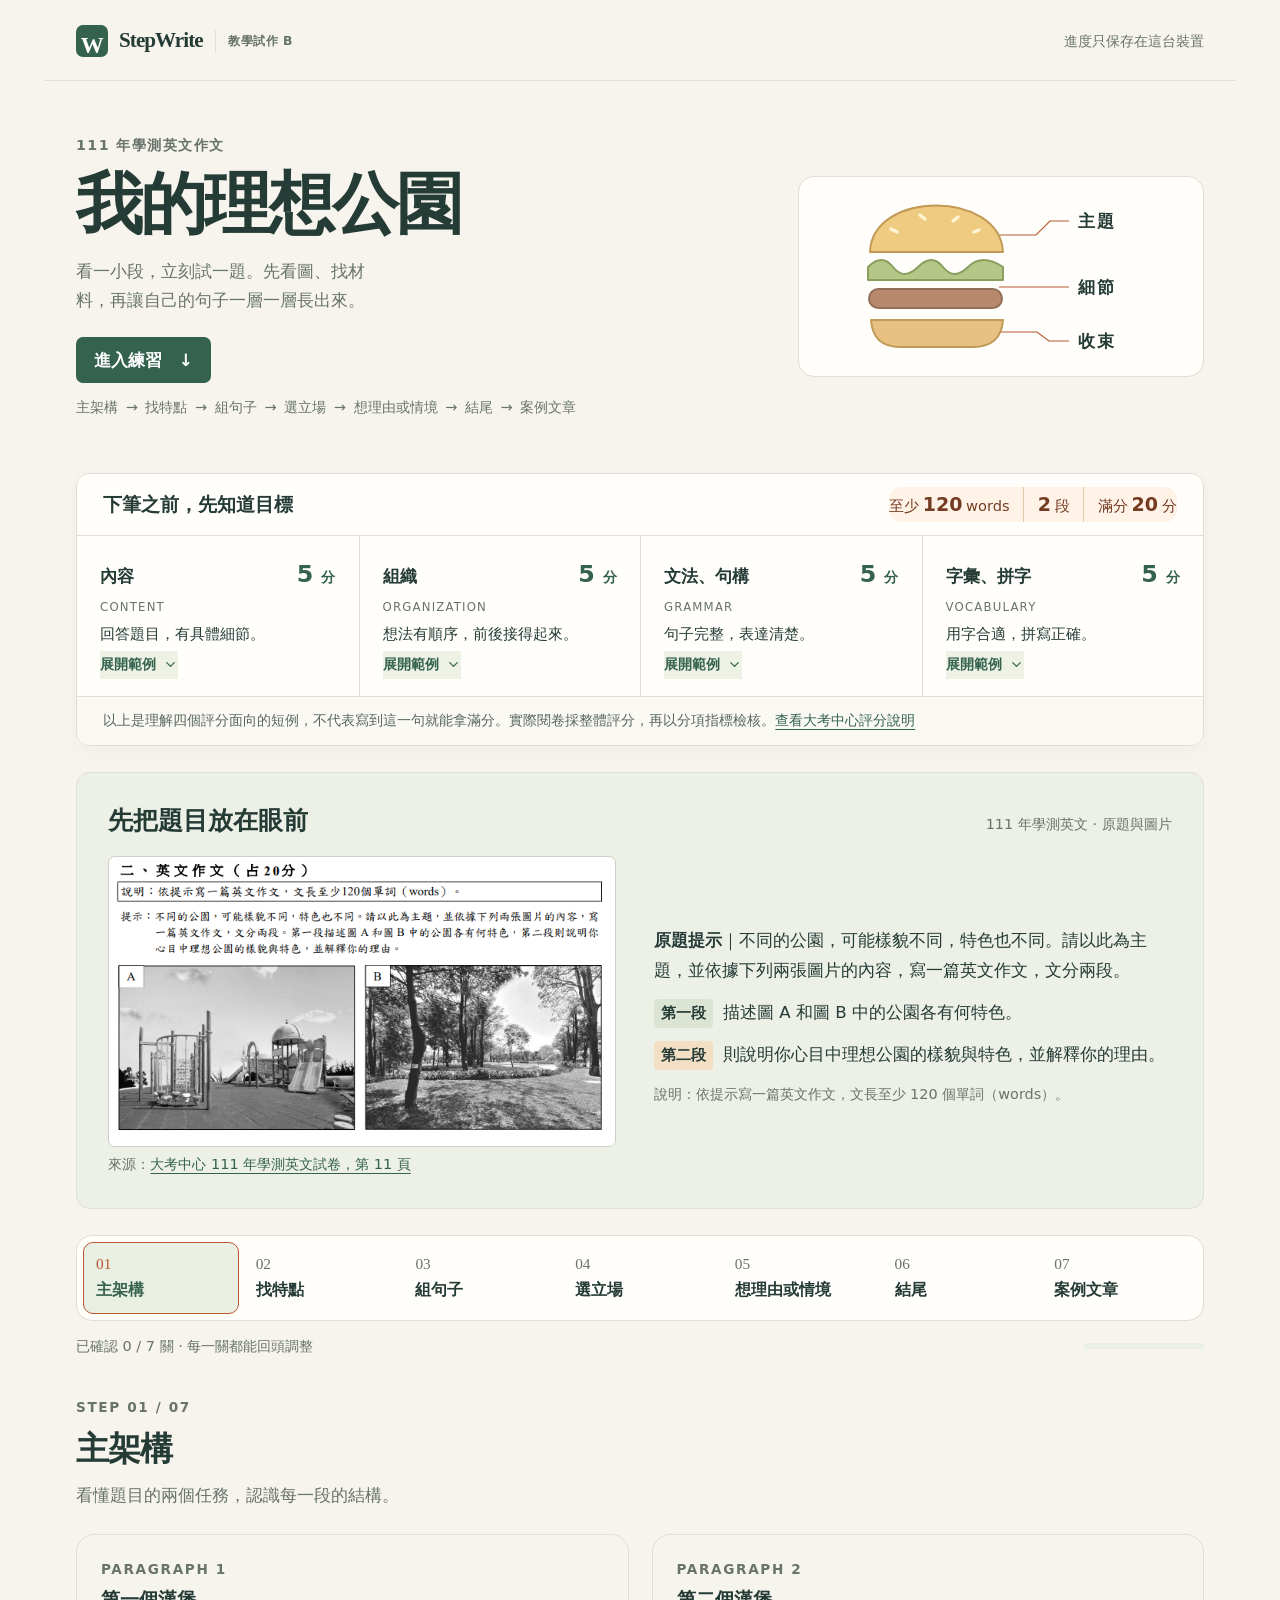
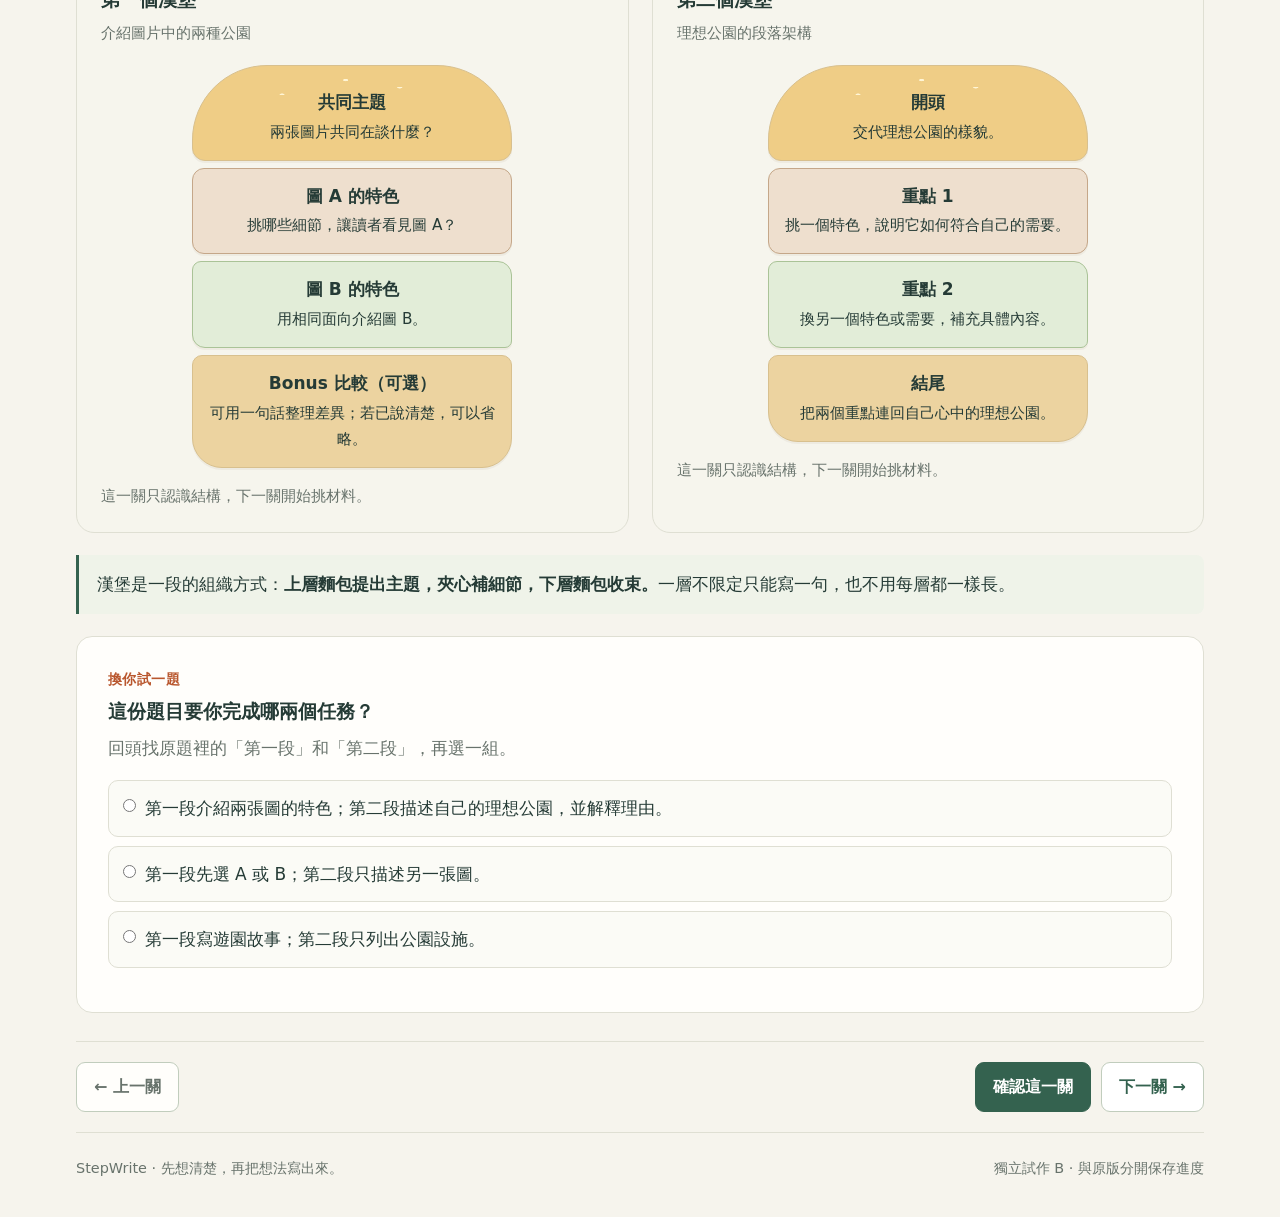
==== burger-lab.html @ 7f8b976a "整合七關漢堡作文教材並將首頁改為四個分頁" ====
<!doctype html>
<html lang="zh-Hant">
<head>
<meta charset="utf-8">
<meta name="viewport" content="width=device-width,initial-scale=1">
<meta name="description" content="用 111 年學測公園題，從看圖、5W1H 選材到兩段漢堡，逐步寫出自己的英文作文。">
<title>StepWrite 試作 B｜看一小段，立刻試一題</title>
<style>
:root {
  color-scheme: light;
  --paper: #f6f4ed;
  --white: #fffefb;
  --surface-light: #faf9f4;
  --surface-strong: #e9efe3;
  --ink: #253b36;
  --muted: #68736c;
  --green: #34624f;
  --orange: #b9572e;
  --line: #dfdfd3;
  --outline: #b85e32;
  --point-one-bg: #eedfce;
  --point-one-border: #c5a789;
  --point-two-bg: #e2edd8;
  --point-two-border: #aac397;
  --shadow: 0 6px 20px #23372d08;
  font: 17px Inter, "Noto Sans TC", "Microsoft JhengHei", system-ui, sans-serif;
}
*{box-sizing:border-box}
body{margin:0;background:var(--paper);color:var(--ink);line-height:1.75}
button,input,textarea{font:inherit}
button{cursor:pointer}
a{color:var(--green);text-underline-offset:4px}
button,a,input,textarea,summary{outline-offset:4px}
 :focus-visible{outline:3px solid #b85e32}
::selection{background:#e6ca94;color:#263c32}
[hidden]{display:none!important}
h1,h2,h3,h4,p{margin:0}
h1,h2,h3,h4{line-height:1.4}
button{color:inherit}
header,.wrap{max-width:1192px;margin:auto;padding-left:32px;padding-right:32px}
header{display:flex;align-items:center;justify-content:space-between;gap:16px;padding-top:22px;padding-bottom:20px;border-bottom:1px solid var(--line)}
.brand{display:flex;align-items:center;gap:10px;font-weight:850;letter-spacing:-.5px}
.brand-mark{display:grid;place-items:center;width:34px;height:34px;border-radius:11px 11px 6px 6px;background:var(--green);color:white;font-family:Georgia,serif;font-size:23px}
.edition,.eyebrow{font-size:.73rem;font-weight:800;letter-spacing:.12em;color:var(--muted)}
.edition{border:1px solid var(--line);border-radius:20px;padding:3px 11px;letter-spacing:.04em}
.save{font-size:.75rem;color:var(--muted);text-align:right}
.hero{padding:36px 0 24px;display:flex;justify-content:space-between;gap:24px;align-items:center}
.hero h1{font-size:clamp(1.8rem,4vw,2.65rem);letter-spacing:-.04em;margin:8px 0 12px}
.hero h1 em{font-style:normal;color:var(--orange)}
.hero p{color:var(--muted);max-width:650px}
.hero-art{width:148px;flex:0 0 148px;transform:rotate(-6deg)}
.exam-rules{background:var(--white);border:1px solid var(--line);border-radius:18px;overflow:hidden;box-shadow:var(--shadow);margin-bottom:26px}
.rule-top{padding:15px 22px;display:flex;flex-wrap:wrap;justify-content:space-between;gap:12px;border-bottom:1px solid var(--line)}
.rule-top strong{font-size:.92rem}
.rule-badges{display:flex;gap:18px;font-size:.85rem}
.rule-badges b{font-size:1.03rem}
.scores{display:grid;grid-template-columns:repeat(4,1fr);padding:16px 22px;gap:20px}
.score{border-right:1px solid var(--line);padding-right:12px}
.score:last-child{border:0}
.score-top{display:flex;align-items:baseline;justify-content:space-between;gap:8px}
.score strong{font-size:.9rem}
.score b{font-family:Georgia,serif;font-size:1.4rem;color:var(--green)}
.score small,.score p{display:block;font-size:.74rem;color:var(--muted)}
.score small{font-size:.65rem;letter-spacing:.07em;margin-bottom:6px}
.score:after{content:"";display:block;height:3px;background:#dce5d5;margin-top:12px;border-radius:5px}
.rules-note{border-top:1px solid var(--line);padding:9px 22px;font-size:.77rem;background:#faf9f4}
.rules-note summary{cursor:pointer;font-weight:700}
.rules-note p{margin-top:10px;color:var(--muted)}
.lesson-shell{min-width:0}
.reference{padding:23px 28px;background:#edf0e7;border-bottom:1px solid var(--line);scroll-margin-top:16px}
.section-label{display:flex;align-items:center;justify-content:space-between;gap:10px;margin-bottom:14px}
.section-label h2{font-size:1rem}
.section-label small{font-size:.72rem;color:var(--muted)}
.reference-grid{display:grid;grid-template-columns:1.02fr 1fr;align-items:center;gap:26px}
.original{display:block;width:100%;border:1px solid #cbd0c5;border-radius:7px;background:white}
.source{font-size:.69rem;margin-top:6px;color:var(--muted)}
.prompt{font-size:.86rem;line-height:1.9}
.prompt .task{display:block;margin-top:8px}
.prompt .task b{background:#dce5d4;padding:2px 6px;border-radius:4px;margin-right:5px;white-space:nowrap}
.prompt .task + .task b{background:#f3dfc4}
.lesson-nav{display:grid;grid-template-columns:repeat(7,minmax(0,1fr));padding:6px;border:1px solid var(--line);border-radius:16px;background:#fffefb;gap:4px}
.step-tab{min-width:0;border:1px solid transparent;border-radius:10px;background:transparent;padding:10px 12px;text-align:left;line-height:1.5}
.step-tab .num{display:block;font-family:Georgia,serif;font-size:.86rem;color:var(--muted);margin-bottom:3px}
.step-tab .name{font-weight:800;font-size:.82rem}
.step-tab:hover{background:#f6f7ef}
.step-tab[aria-selected=true]{background:var(--surface-strong);color:var(--green);border-color:var(--orange)}
.step-tab[aria-selected=true] .num{color:var(--orange)}
.step-tab.done .num:after{content:" ✓";color:var(--green)}
.progress-line{display:flex;justify-content:space-between;align-items:center;gap:1rem;padding:12px 0;font-size:.72rem;color:var(--muted)}
progress{width:120px;height:6px;flex-shrink:0;appearance:none;border:0;border-radius:8px;background:var(--surface-strong);accent-color:var(--green)}
progress::-webkit-progress-bar{background:var(--surface-strong);border-radius:8px}
progress::-webkit-progress-value{background:var(--green);border-radius:8px}
progress::-moz-progress-bar{background:var(--green);border-radius:8px}
.lesson-content{padding:24px 0 6px}
.stage-heading{margin-bottom:24px}
.stage-heading h2{font-size:clamp(1.35rem,3vw,1.75rem);letter-spacing:-.03em;margin:7px 0}
.stage-heading p{color:var(--muted);font-size:.9rem;max-width:780px}
.work-grid{display:grid;grid-template-columns:minmax(0,1fr) 300px;gap:28px;align-items:start}
.work-grid>*,.field,.observation-card{min-width:0}
.activity{min-width:0}
.card{padding:clamp(18px,2.4vw,32px);border:1px solid var(--line);background:var(--white);border-radius:16px;margin-bottom:22px}
.card h3{font-size:1.02rem;margin-bottom:8px}
.lead{color:var(--muted);font-size:.86rem;margin-bottom:17px}
.note{border-left:3px solid var(--green);background:#eff3e9;padding:14px 18px;font-size:.82rem;margin-bottom:22px;border-radius:0 8px 8px 0}
.note.orange{border-color:var(--orange);background:#fff2e6}
.note b{color:var(--ink)}
.field{display:block;margin:16px 0}
.field>span,.field-label{display:block;font-weight:750;font-size:.85rem;margin-bottom:6px}
.field small,.hint{display:block;color:var(--muted);font-size:.75rem;font-weight:400;line-height:1.65;margin-top:5px}
.field textarea,.field input[type=text]{display:block;width:100%;background:#fffefa;color:var(--ink);border:1px solid #c9cec4;border-radius:8px;padding:12px 14px;line-height:1.7;resize:vertical;min-height:84px;font-size:.9rem}
.field textarea::placeholder{color:var(--muted)}
.field textarea:focus{border-color:var(--green)}
.field .english{font-family:Georgia,"Microsoft JhengHei",serif;font-size:1rem}
.choices{display:grid;gap:9px;margin:13px 0}
.choice{display:flex;gap:9px;align-items:flex-start;border:1px solid var(--line);border-radius:10px;padding:12px 14px;background:#fbfbf6;font-size:.85rem;cursor:pointer}
.choice:has(input:checked){border-color:var(--green);background:#ecf1e5}
.choice input{margin:6px 0 0;accent-color:var(--green);flex:0 0 auto}
.choice small{display:block;color:var(--muted);font-size:.76rem}
.mini-switch{display:flex;flex-wrap:wrap;gap:8px;margin-bottom:18px}
.pill{border:1px solid var(--line);border-radius:9px;background:#fbfbf6;padding:8px 13px;font-size:.8rem;font-weight:700}
.pill[aria-pressed=true]{background:var(--green);color:white;border-color:var(--green)}
.observation-grid{display:grid;grid-template-columns:1fr 1fr;gap:12px}
.observation-card{padding:15px;border:1px solid var(--line);border-radius:12px;background:#fafbf5}
.observation-card .field{margin:0}
.observation-card .field textarea{min-height:76px;background:white;font-size:.85rem}
.observation-card .pick{display:flex;gap:6px;align-items:center;font-size:.75rem;margin-top:10px;cursor:pointer}
.pick input{accent-color:var(--green)}
.tag{display:inline-block;font-size:.68rem;letter-spacing:.03em;padding:2px 7px;border-radius:5px;background:#e5eddf;color:#3b5740}
.tag.guess{background:#f6e2cc;color:#855125}
.observation-status{display:flex;justify-content:space-between;gap:12px;align-items:center;margin-bottom:12px;font-size:.8rem}
.materials{padding:13px 15px;background:#f4f2e9;border-radius:10px;margin:15px 0;font-size:.83rem}
.materials strong{display:block;font-size:.73rem;color:var(--muted);margin-bottom:6px}
.materials ul{padding-left:20px;margin:0}
.materials li{overflow-wrap:anywhere}
.empty{color:var(--muted);font-style:italic;font-size:.8rem}
.example{margin:16px 0;border:1px dashed #d7b78c;border-radius:10px;background:#fff9ef}
.example summary{padding:12px 15px;cursor:pointer;font-size:.82rem;font-weight:750;color:#875129}
.example-content{padding:0 15px 15px;font-size:.85rem}
.example-content p+p{margin-top:9px}
.example-content .en{font-family:Georgia,serif;font-size:1.05rem;color:#394c3b}
.example-content .anatomy{display:flex;flex-wrap:wrap;gap:6px;margin:12px 0}
.anatomy span{padding:3px 8px;border-radius:5px;background:#e9eddd;font-size:.8rem}
.anatomy span:nth-child(2){background:#f4dfbd}
.btn{border:1px solid var(--green);background:var(--green);color:white;border-radius:9px;padding:10px 17px;font-size:.84rem;font-weight:750;min-height:42px}
.btn:hover{background:#264b3c}
.btn.secondary{background:white;color:var(--green);border-color:#c1cdbd}
.btn.secondary:hover{background:#f0f4e9}
.btn.preset{background:#ffe2c6;border-color:#d99f71;color:#743c20}
.btn.preset:not(:disabled):hover{background:#ffd5ad;border-color:#b87b4b}
.btn.soft{background:#edf2e5;color:var(--green);border-color:transparent;padding:7px 12px;min-height:36px;font-size:.78rem}
.btn:disabled{opacity:.45;cursor:default}
.place-row{display:flex;flex-wrap:wrap;align-items:center;gap:10px}
.placed-note{font-size:.74rem;color:var(--green)}
.burger-card{padding:22px 20px;background:#f6f5ed;border:1px solid var(--line);border-radius:18px}
.burger-card .eyebrow{font-size:.66rem}
.burger-card h3{font-size:1.04rem;margin:4px 0 7px}
.burger-card>p{font-size:.76rem;color:var(--muted)}
.burger-stack{display:grid;gap:7px;margin-top:22px}
.layer{position:relative;border:1px solid #d8c08e;background:#f4dba6;padding:13px 15px;text-align:center;line-height:1.45;width:100%;overflow-wrap:anywhere;box-shadow:0 2px 0 #72563210}
.layer strong{font-size:.8rem;display:block}
.layer small{display:block;font-size:.67rem;margin-top:4px;opacity:.8}
.layer.top{border-radius:75px 75px 13px 13px;padding-top:24px;background:radial-gradient(ellipse at 28% 30%,#fff5d5 0 2px,transparent 3px),radial-gradient(ellipse at 65% 23%,#fff5d5 0 2px,transparent 3px),radial-gradient(ellipse at 48% 15%,#fff5d5 0 2px,transparent 3px),#efcd86}
.layer.meat{border-color:var(--point-one-border);background:var(--point-one-bg);border-radius:12px}
.layer.leaf{border-color:var(--point-two-border);background:var(--point-two-bg);border-radius:9px 14px 7px 13px}
.layer.bottom{border-radius:10px 10px 30px 30px;background:#ecd3a0}
.layer.has-value{box-shadow:inset 3px 0 var(--green),0 2px 0 #72563210}
.layer .user-content{margin-top:9px;font-size:.8rem;line-height:1.65;font-weight:400}
.layer[aria-pressed=true]{outline:2px solid var(--green);outline-offset:2px}
.layer:focus-visible{outline:3px solid var(--outline);outline-offset:4px}
.layer button{font-size:inherit}
.layer-prompt{font-size:.77rem;padding:12px 13px;background:#fffef9;border:1px solid var(--line);border-radius:9px;margin-top:15px;line-height:1.75}
.burger-legend{font-size:.7rem;color:var(--muted);margin-top:15px}
.static-burgers{display:grid;grid-template-columns:1fr 1fr;gap:23px;margin-bottom:22px}
.static-burgers .burger-stack{max-width:320px;margin:18px auto 0}
.static-burgers .burger-card{padding:22px 24px}
.question-kicker{color:var(--orange);font-size:.72rem;font-weight:800;letter-spacing:.04em;margin-bottom:6px}
.route-grid{display:grid;grid-template-columns:1fr 1fr;gap:12px}
.route-grid .choice{height:100%;margin:0}
.route-description{padding:14px 16px;background:#f4f2e8;border-radius:10px;font-size:.84rem}
.reason-overview{display:grid;grid-template-columns:1fr 1fr;gap:12px;margin:16px 0}
.reason-overview>div{background:#f0f3e9;padding:14px 16px;border-radius:10px;font-size:.85rem;overflow-wrap:anywhere}
.reason-overview small{display:block;font-size:.7rem;color:var(--muted);margin-bottom:6px}
.checklist{display:grid;gap:9px;margin:15px 0}
.checklist label{display:flex;align-items:flex-start;gap:9px;font-size:.83rem}
.checklist input{accent-color:var(--green);margin-top:7px}
.message{padding:12px 15px;margin:18px 0 0;border-radius:9px;background:#eaf1e3;color:#36553e;font-size:.84rem;overflow-wrap:anywhere}
.message.error{background:#fff0e4;color:#914524}
.lesson-footer{display:flex;justify-content:space-between;gap:12px;align-items:center;border-block:1px solid var(--line);padding:20px 0}
.footer-actions{display:flex;flex-wrap:wrap;gap:10px}
.draft{margin-top:22px;border:1px solid #bfcbb6;border-radius:14px;padding:24px;background:#f7f8ee}
.draft h3{font-size:1.05rem}
.draft-text{font-family:Georgia,"Microsoft JhengHei",serif;font-size:1.03rem;line-height:1.95;white-space:pre-wrap;overflow-wrap:anywhere;margin:15px 0}
.word-count{font-size:.78rem;color:var(--muted)}
.footnote{padding:22px 0 36px;color:var(--muted);font-size:.74rem;display:flex;justify-content:space-between;gap:15px}
.study-trail{display:flex;gap:6px;align-items:center;font-size:.73rem;color:var(--muted);margin-top:12px}
.study-trail span{padding:2px 7px;background:#eef0e4;border-radius:5px}
.mini-photo{height:126px;overflow:hidden;border:1px solid var(--line);border-radius:10px;background:#f3f2ec;margin-bottom:16px;position:relative}
.mini-photo svg{height:100%;width:100%;display:block}
.mini-photo span{position:absolute;bottom:7px;left:9px;background:#fffdf2e8;font-size:.68rem;padding:1px 7px;border-radius:4px}
.file-note{font-size:.7rem;color:var(--muted)}
@media(min-width:1100px){.work-grid>aside{position:sticky;top:20px}}
@media(max-width:900px){.work-grid{grid-template-columns:minmax(0,1fr) 245px;gap:18px}.reference-grid{gap:18px}.lesson-content{padding:22px}.burger-card{padding:18px 14px}.lesson-nav{padding:0 16px}.step-tab .name{font-size:.76rem}.scores{gap:12px}}
@media(max-width:740px){header,.wrap{padding-left:18px;padding-right:18px}.hero{padding-top:26px}.hero-art{display:none}.hero h1{font-size:1.9rem}.hero p{font-size:.88rem}.scores{grid-template-columns:1fr 1fr;gap:18px}.score:nth-child(2){border-right:0}.score p{font-size:.72rem}.rule-top{padding:14px 18px}.reference{padding:19px}.reference-grid{grid-template-columns:1fr;gap:13px}.original{max-width:560px;margin:auto}.prompt{font-size:.82rem}.reference .section-label{align-items:flex-start}.lesson-nav{grid-template-columns:repeat(3,1fr);padding:0 12px}.step-tab{padding:11px 7px}.step-tab .num{display:inline;margin-right:5px;font-size:.76rem}.step-tab .name{font-size:.78rem}.work-grid{grid-template-columns:1fr}.work-grid>aside{order:2}.burger-stack{max-width:330px;margin-left:auto;margin-right:auto}.lesson-content{padding:20px 17px}.card{padding:17px}.static-burgers{gap:12px}.static-burgers .burger-card{padding:16px 10px}.static-burgers .burger-card h3{font-size:.9rem}.static-burgers .layer{padding-left:7px;padding-right:7px}.layer small{font-size:.65rem}.observation-grid{gap:10px}.observation-card{padding:12px}.lesson-footer{padding:18px;align-items:flex-start}.lesson-footer .btn{padding:9px 12px;font-size:.78rem}.footer-actions{justify-content:flex-end}.progress-line{padding:10px 18px}.route-grid{grid-template-columns:1fr}.footnote{display:block}.footnote>span{display:block;margin-top:7px}.edition{font-size:.64rem}.save{max-width:125px;font-size:.66rem}.rule-badges{gap:13px}.reason-overview{grid-template-columns:1fr}.mini-photo{height:155px}}
@media(max-width:420px){.observation-grid{grid-template-columns:1fr}.static-burgers{grid-template-columns:1fr}.static-burgers .burger-card{padding:19px}.scores{padding:15px}.section-label small{max-width:100px;text-align:right}.brand{font-size:.85rem}.edition{display:none}.rule-badges{font-size:.75rem}}
@media(prefers-reduced-motion:no-preference){.btn,.pill,.step-tab{transition:background .16s ease}.layer{transition:box-shadow .16s ease}}
/* Match the original lesson's readable type, including small teaching prompts. */
body{line-height:1.8}
.hero p,.prompt,.stage-heading p,.lead,.note,.field>span,.field-label,.choice,.materials,.example-content,.route-description,.reason-overview>div,.checklist label,.message{font-size:1rem}
.stage-heading h2{font-size:clamp(1.45rem,3vw,1.95rem);text-wrap:balance}
.card h3,.burger-card h3,.static-burgers .burger-card h3,.section-label h2{font-size:1.12rem}
.step-tab .name{font-size:.96rem}
.step-tab .num{font-size:.9rem}
.field textarea,.field input[type=text],.observation-card .field textarea{font-size:1rem;line-height:1.8}
.field .english,.example-content .en,.draft-text{font-size:1.08rem;line-height:1.85}
.field small,.hint,.choice small,.layer small,.layer-prompt,.burger-legend,.burger-card>p,.empty,.placed-note,.word-count{font-size:.9rem}
.route-grid + .mini-switch,.route-grid + .route-description{margin-top:12px}
.reason-overview strong{display:block;margin-bottom:6px;color:var(--green)}
.reason-overview p[lang=en]{font-family:Georgia,serif;line-height:1.65}
.layer strong,.layer .user-content{font-size:1rem}
.layer small{line-height:1.7;opacity:1}
.layer{padding:15px 16px}
.layer .user-content{line-height:1.8}
.pill,.btn,.btn.soft,.lesson-footer .btn,.observation-status,.observation-card .pick,.example summary,.anatomy span{font-size:.94rem}
.btn,.btn.soft,.pill{min-height:44px}
.source,.section-label small,.progress-line,.footnote,.save,.study-trail,.materials strong,.reason-overview small{font-size:.85rem}
.eyebrow,.burger-card .eyebrow,.question-kicker{font-size:.8rem}
.rule-top{align-items:center;gap:16px}
.rule-top>strong{font-size:1.06rem}
.rule-badges{display:flex;flex-wrap:wrap;align-items:center;justify-content:center;gap:8px 18px;padding:10px 16px;border:2px solid #e9783f;border-radius:12px;background:#fff3e8;font-size:.96rem;color:#743c23}
.rule-badges>span{white-space:nowrap}
.rule-badges b{font-size:1.12rem}
.scores{padding:22px;gap:20px}
.score{display:flex;flex-direction:column;min-width:0;padding-right:18px}
.score strong{font-size:1.02rem}
.score b{font-family:inherit;font-size:1.4rem}
.score b span{font-size:.82rem;font-weight:600}
.score small{font-size:.75rem;margin:3px 0 12px}
.score p{font-size:.94rem;color:var(--ink);line-height:1.8}
.score-example{margin-top:15px;padding:14px 12px;background:#f5f4eb;border-radius:10px;flex:1}
.score-example .example-label{display:block;margin-bottom:7px;font-size:.82rem;font-weight:800;color:var(--green)}
.score-example p+p{margin-top:8px}
.score-example strong{font-size:inherit}
.score-example .example-why{font-size:.85rem;color:#58675e}
.score-example .example-en{font-family:inherit;overflow-wrap:anywhere}
.score-example del{color:#79584a;text-decoration-thickness:1px}
.score:after{margin-top:18px}
.rubric-note{padding:13px 22px;border-top:1px solid var(--line);background:#faf9f4;font-size:.85rem;color:#58675e;line-height:1.8}
@media(min-width:1000px){.work-grid{grid-template-columns:minmax(0,1fr) 320px}}
@media(max-width:900px){.scores{grid-template-columns:1fr 1fr;gap:22px}.score:nth-child(2){border-right:0}.step-tab .name{font-size:.94rem}}
@media(max-width:740px){.rule-top{align-items:flex-start}.rule-badges{font-size:.96rem}.lesson-nav{row-gap:3px}.step-tab{padding:13px 7px}.step-tab .name{font-size:.94rem}.step-tab .num{font-size:.88rem}.save{font-size:.78rem}.hero p,.prompt{font-size:1rem}.layer small{font-size:.9rem}.score p{font-size:.94rem}.observation-grid{grid-template-columns:1fr}.static-burgers{grid-template-columns:1fr}.static-burgers .burger-stack{max-width:380px}.progress-line{gap:14px}.progress-line progress{flex:0 0 76px}.lesson-footer .btn{font-size:.94rem}.footer-actions{gap:9px}}
@media(max-width:480px){.scores{grid-template-columns:1fr;padding:20px;gap:22px}.score{padding-right:0;border-right:0}.rule-badges{width:100%;padding:10px 12px;gap:8px 12px}.rule-badges b{font-size:1.08rem}.score-example{padding:15px}.lesson-footer{flex-wrap:wrap}.footer-actions{margin-left:auto}.section-label small{font-size:.8rem}}
@media print{header,.hero-art,.lesson-nav,.lesson-footer,.footnote,.save,.example,button{display:none!important}.wrap{max-width:none;padding:0}.lesson-shell,.exam-rules{box-shadow:none}.reference{break-inside:avoid}body{background:white}.work-grid{display:block}.work-grid aside{margin-top:20px}.draft{break-inside:avoid}}
/* Each scoring example can be opened independently. */
.scores{align-items:start}
.score{display:block}
.score-summary{display:block;list-style:none;cursor:pointer;border-radius:8px}
.score-summary::-webkit-details-marker{display:none}
.score-summary::marker{content:""}
.score-brief{display:block;font-size:.94rem;line-height:1.8}
.score-toggle{display:flex;align-items:center;justify-content:space-between;gap:10px;margin-top:15px;padding:8px 11px;background:#edf2e5;color:var(--green);border-radius:8px;font-size:.88rem;font-weight:750}
.score-summary:hover .score-toggle{background:#dfead5}
.score-summary:focus-visible{outline:3px solid #b85e32;outline-offset:5px}
.score-caret{display:block;width:20px;height:20px;flex:0 0 20px;transform-origin:center;transition:transform .18s ease}
.score-close-label,.score[open] .score-open-label{display:none}
.score[open] .score-close-label{display:inline}
.score[open] .score-caret{transform:rotate(180deg)}
@media(prefers-reduced-motion:reduce){.score-caret{transition:none}}
/* Tablet material cards: uncover each fixed-size card and select the whole category. */
.material-photo{height:240px;margin-bottom:18px;background:#eeeee6;border-width:2px}
.material-workbench .material-photo{border-color:var(--point-border)}
.material-start{display:flex;flex-wrap:wrap;align-items:center;gap:12px;margin:18px 0}
.material-start .btn,.material-workbench .pill{min-height:48px}
.material-status{min-height:1.8em;font-size:.94rem;color:var(--green);margin:6px 0 0}
.material-status.error{color:#914524}
.material-workbench .observation-grid{grid-template-columns:1fr 1fr;align-items:stretch;gap:14px}
.material-workbench .answer-card{display:flex;flex-direction:column;margin:0;min-width:0;padding:0;border:1px solid #cbd2c4;border-radius:14px;background:#fffefb}
.answer-card:has(.category-choice input:checked){border-color:var(--green);box-shadow:inset 0 0 0 1px var(--green)}
.category-header{display:flex;align-items:center;gap:10px;padding:16px 16px 12px}
.category-header h4{flex:1;min-width:0;margin:0;line-height:1.5}
.category-header strong{display:inline-block;font-size:1.08rem;color:var(--green);background:var(--category-bg,#e8eedc);border:1px solid var(--category-border,#b6c59f);padding:1px 8px;border-radius:7px}
.category-header .category-title{display:block;font-size:.94rem;font-weight:700}
.category-reveal-toolbar{display:flex;align-items:center;justify-content:space-between;flex-wrap:wrap;gap:12px;margin:0 0 16px}
.category-reveal-toolbar p{font-size:.9rem;color:var(--muted)}
.category-reveal-toolbar .btn{min-height:48px;flex:none}
.category-reveal-toolbar .btn:disabled{opacity:1;background:#e7edde;border-color:#afbea0;color:#526646}
.category-choice{display:flex;align-items:center;gap:7px;align-self:center;min-height:48px;padding:10px 9px;border:1px solid #cbd2c4;border-radius:9px;background:#f7f9f0;font-size:.88rem;font-weight:700;white-space:nowrap;cursor:pointer}
.category-choice input{width:21px;height:21px;flex:0 0 21px;accent-color:var(--green);margin:0}
.category-choice:has(input:checked){color:var(--green);border-color:var(--green);background:#e7efdc}
.category-choice:has(input:focus-visible){outline:3px solid #b85e32;outline-offset:2px}
.category-body{position:relative;flex:1;padding:0 18px 18px;min-height:255px}
.category-answer{min-height:235px;outline-offset:3px;background:var(--category-bg,#e8eedc);border:1px solid var(--category-border,#b6c59f);border-radius:10px;padding:12px}
.category-answer[aria-hidden=true]{visibility:hidden}
.category-cover{position:absolute;inset:0 12px 12px;z-index:1;display:flex;flex-direction:column;align-items:center;justify-content:center;gap:5px;width:calc(100% - 24px);padding:22px;border:1px dashed #aabb9a;border-radius:10px;color:#3f563b;background:repeating-linear-gradient(135deg,#e5ebd9 0px,#e5ebd9 3px,#edf1e3 3px,#edf1e3 8px);text-align:center;line-height:1.7}
.category-cover:not(:disabled):hover{border-color:var(--green);background:repeating-linear-gradient(135deg,#dfe8d0 0px,#dfe8d0 3px,#eaf0de 3px,#eaf0de 8px)}
.category-cover:focus-visible{outline:3px solid #b85e32;outline-offset:3px}
.category-cover strong{font-size:1.04rem;font-weight:800}
.category-cover span{font-size:.9rem;color:#5b6b51}
.category-cover .cover-mark{display:grid;place-items:center;width:2.1rem;height:2.1rem;border:1px solid var(--line);border-radius:50%;background:var(--surface-light);line-height:1;margin-bottom:4px;color:#6b825b}
.category-hint{font-size:.88rem;color:var(--muted);margin:0 0 12px;line-height:1.65}
.material-badge{display:inline-block;background:#e4ecde;color:#3c573e;border-radius:5px;padding:2px 7px;font-size:.82rem;margin-bottom:8px}
.material-badge.possible{background:#f7e7d4;color:#795232}
.category-materials{margin:0;padding-left:26px;display:grid;gap:12px}
.category-materials>li{padding-left:4px;min-width:0;overflow-wrap:anywhere}
.category-materials>li+li{padding-top:10px;border-top:1px solid var(--category-border)}
.category-materials>li::marker{font-size:1.02rem;font-weight:800;color:var(--green)}
.category-materials .material-part{display:inline-block;font-size:.81rem;line-height:1.5;color:#5e6655;background:#edf0e6;border-radius:4px;padding:1px 6px;margin-bottom:4px}
.category-materials .material-english{font-family:Georgia,"Microsoft JhengHei",serif;font-size:1.12rem;line-height:1.55;color:var(--ink)}
.category-materials .material-translation{font-size:.94rem}
.opening-workbench{background:#f7f5e9;border-color:#c9c8a9}
.opening-workbench > .lead{margin-bottom:18px}
.opening-group{min-width:0;margin:0 0 20px;padding:0;border:0}
.opening-group legend{margin-bottom:8px;padding:0;font-size:1rem;font-weight:750}
.opening-options{display:grid;gap:8px}
.opening-focuses{grid-template-columns:repeat(3,minmax(0,1fr))}
.opening-option{display:flex;align-items:baseline;gap:10px;min-width:0;padding:11px 14px;border:1px solid #c5cbb6;border-radius:10px;background:#fffef8;cursor:pointer}
.opening-option:hover{border-color:var(--green)}
.opening-option:has(input:checked){background:#eaf0df;border-color:var(--green);box-shadow:inset 0 0 0 1px var(--green)}
.opening-option:has(input:focus-visible){outline:3px solid var(--outline);outline-offset:2px}
.opening-option input{margin:0;accent-color:var(--green);flex:none}
.opening-option strong,.opening-option .opening-template,.opening-option small{display:block}
.opening-option strong{font-size:.94rem}
.opening-option small{font-size:.85rem;color:var(--muted)}
.opening-template,.opening-complete{font-family:Georgia,"Microsoft JhengHei",serif;line-height:1.6;overflow-wrap:anywhere}
.opening-template{margin-top:2px;font-size:1.05rem}
.opening-slot{padding:0 .1em;border-radius:3px;background:#f4e5ca;color:#6d472e;box-decoration-break:clone;-webkit-box-decoration-break:clone}
.opening-result{padding:16px 18px;border:1px solid #c1cdb2;border-radius:12px;background:#fffef8}
.opening-result h4{margin:0 0 6px;color:#294e3b}
.opening-complete{font-size:1.2rem;color:#294e3b}
.opening-complete-zh{margin:6px 0 0;font-size:.95rem}
.opening-pending{color:var(--muted);font-size:.94rem}
.opening-actions{display:flex;align-items:center;flex-wrap:wrap;gap:12px;margin-top:14px}
.opening-actions .btn{min-height:44px}
.opening-actions .btn:disabled{opacity:1;background:#e2ead5;border-color:#a8ba90;color:#425a34}
.opening-placement-status{font-size:.9rem;color:var(--green)}
.opening-saved:empty{display:none}
.opening-saved{margin:14px 0 0;padding:12px 14px;border:1px solid #ceb98c;border-radius:10px;background:#f7edd7}
.opening-saved strong{display:block;font-size:.95rem;margin-bottom:4px}
.opening-saved .saved-opening-sentence{font-size:1rem;white-space:pre-wrap;overflow-wrap:anywhere}
.opening-saved .btn{margin-top:8px}
.opening-review .review-choice{margin-top:12px}
.opening-review .review-example{padding:14px 16px;border-radius:9px}
.opening-card-header{display:flex;align-items:flex-start;justify-content:space-between;flex-wrap:wrap;gap:.4rem 1rem}
.opening-card-header .btn{margin-left:auto}
.opening-focus-grid{display:flex;flex-wrap:wrap;gap:.5rem;margin:0}
.opening-focus-grid>div{min-width:0;max-width:100%;border:1px solid #799eb8;border-radius:7px;padding:.35rem .65rem}
.opening-focus-grid>.review-focus{border-color:#bd817d}
.opening-focus-grid dt{font-size:.85rem;font-weight:600}
.opening-focus-grid dd{margin:0;overflow-wrap:anywhere}
.opening-review .review-example{margin-top:12px;border-left:4px solid var(--green);background:#eaf1e3;color:#294e3b}
.opening-review h4{margin:0 0 7px;font-size:.96rem;line-height:1.5}
.review-example .opening-slot{background:#cde2c4;color:#234833}
.review-example .btn{margin-top:12px}
.review-example .btn:disabled{background:#dce8d5;border-color:#b8caac;color:#425a34;opacity:1}
.opening-review .opening-review-status:not(:empty){margin-top:8px;color:var(--green);font-size:.9rem}
@media(max-width:600px){.opening-focuses{grid-template-columns:1fr}.opening-option{padding:10px 12px}}
.material-selection-status{margin:0 0 16px;padding:13px 16px;background:#eef2e5;border:1px solid #c4cfb7;border-radius:12px}
.material-count{font-size:.96rem;font-weight:750}
.answer-reminder{margin-top:20px;margin-bottom:0;font-size:.9rem}
.material-legacy{margin-bottom:18px}
.material-legacy summary{font-weight:700;min-height:44px;display:flex;align-items:center;cursor:pointer}
.material-legacy ul{padding-left:22px;font-size:.9rem}
.material-legacy li{overflow-wrap:anywhere}
.material-legacy h4{font-size:.93rem;margin-top:12px}
.burger-material-list{list-style:none;padding:0;margin:0;text-align:left}
:root{--category-where-bg:#e4edda;--category-where-border:#adbf95;--category-what-bg:#f5e6cb;--category-what-border:#d8bb88;--category-who-bg:#e0ece8;--category-who-border:#a5bfb5;--category-when-bg:#e7e5f1;--category-when-border:#bbb4d1;--category-why-bg:#f2e1d5;--category-why-border:#d0af98;--category-how-bg:#e9edcf;--category-how-border:#b9c38d;}
[data-material-category=Where],[data-category-card=Where]{--category-bg:var(--category-where-bg);--category-border:var(--category-where-border)}
[data-material-category=What],[data-category-card=What]{--category-bg:var(--category-what-bg);--category-border:var(--category-what-border)}
[data-material-category=Who],[data-category-card=Who]{--category-bg:var(--category-who-bg);--category-border:var(--category-who-border)}
[data-material-category=When],[data-category-card=When]{--category-bg:var(--category-when-bg);--category-border:var(--category-when-border)}
[data-material-category=Why],[data-category-card=Why]{--category-bg:var(--category-why-bg);--category-border:var(--category-why-border)}
[data-material-category=How],[data-category-card=How]{--category-bg:var(--category-how-bg);--category-border:var(--category-how-border)}
.material-category{--category-bg:#e8eedc;--category-border:#b6c59f;border:1px solid var(--category-border);border-radius:12px;background:var(--category-bg);padding:13px 12px;margin:0 0 12px}
.material-category[data-material-category=Where]{--category-bg:var(--category-where-bg);--category-border:var(--category-where-border)}
.material-category[data-material-category=What]{--category-bg:var(--category-what-bg);--category-border:var(--category-what-border)}
.material-category[data-material-category=Who]{--category-bg:var(--category-who-bg);--category-border:var(--category-who-border)}
.material-category[data-material-category=When]{--category-bg:var(--category-when-bg);--category-border:var(--category-when-border)}
.material-category[data-material-category=Why]{--category-bg:var(--category-why-bg);--category-border:var(--category-why-border)}
.material-category[data-material-category=How]{--category-bg:var(--category-how-bg);--category-border:var(--category-how-border)}
.burger-material-list>.material-category:last-child{margin-bottom:0}
.material-category>b{display:block;font-size:1rem;line-height:1.6;margin-bottom:9px}
.material-category>b>.material-kind-label{display:block;margin:0;font-size:.85rem}
.materials>ul:has(>.material-category){list-style:none;padding:0;margin-top:12px}
.materials>ul>.material-category+li{margin-top:0}
.material-grid .layer-prompt{background:#e7eddf;border:1px solid #b9c6ab;padding:13px 12px;border-radius:12px}
.material-kind-label{font-size:.82rem;font-weight:400;color:#435546;margin-left:6px}
.material-english{display:block;white-space:normal;overflow-wrap:anywhere;line-height:1.6}
.material-translation{display:block;font-size:.9rem;color:#435546;line-height:1.6;margin-top:2px}
.material-category-points{padding-left:22px;margin:0}
.material-category-points>li+li{margin-top:9px}
.burger-layer-materials{max-height:620px;overflow:auto;overscroll-behavior:contain;margin-top:12px;padding-right:6px;font-size:.94rem;scrollbar-width:thin;scrollbar-color:#7d916b #dfe7d3}
.burger-layer-materials::-webkit-scrollbar{width:10px}
.burger-layer-materials::-webkit-scrollbar-track{background:#dfe7d3;border-radius:8px}
.burger-layer-materials::-webkit-scrollbar-thumb{background:#7d916b;border:2px solid #dfe7d3;border-radius:8px}
.burger-layer-materials::-webkit-scrollbar-thumb:hover{background:#61794e}
.material-summary{display:flex;flex-wrap:wrap;justify-content:center;gap:6px;font-size:.9rem;line-height:1.6}
.material-category-pill{display:inline-block;padding:3px 9px;border:1px solid #6d785a55;border-radius:999px;background:#fffef268;font-size:.9rem;font-weight:700}
.materials>ul>li+li{margin-top:15px}
.materials li b{display:block;margin-bottom:4px}

.material-category-pill[data-material-category]{background:var(--category-bg);border-color:var(--category-border);color:#2f4435}
.material-highlight{background:var(--category-bg);color:#263d32;border-radius:4px;padding:.08em .15em;box-decoration-break:clone;-webkit-box-decoration-break:clone;border-bottom:2px solid var(--category-border)}
.sentence-skeleton{background:#eceee8;color:#485249;border-radius:4px;padding:.08em .15em;box-decoration-break:clone;-webkit-box-decoration-break:clone}
.category-legend{display:flex;flex-wrap:wrap;gap:8px;margin:12px 0}
.category-legend-item{display:inline-block;background:var(--category-bg);border:1px solid var(--category-border);border-radius:7px;padding:4px 8px;font-size:.86rem;line-height:1.6;color:#334839}
.color-key-note{font-size:.86rem;color:var(--muted);line-height:1.7}
.category-toolbar-actions{display:flex;flex-wrap:wrap;gap:9px}
.material-original-tag{display:inline-block;font-size:.78rem;line-height:1.5;padding:1px 6px;margin:0 0 4px 5px;border:1px solid #a7b899;border-radius:5px;color:#405c34;background:#f7faef}
.material-alternative{display:block;margin-top:6px;font-size:.85rem;color:#52664b;line-height:1.6}
.model-fusion{border:1px solid #c9c3a9;background:#faf6ea;border-radius:12px;padding:17px;margin:18px 0}
.model-fusion .model-actions{display:flex;gap:10px;align-items:center;flex-wrap:wrap;margin:12px 0}
.model-fusion .btn{min-height:46px}
.model-fusion .model-output{margin:14px 0;padding:15px;border:1px solid #c9d2bb;border-radius:10px;background:#fffef6;line-height:2;font-family:Georgia,"Microsoft JhengHei",serif;font-size:1.08rem;overflow-wrap:anywhere}
.model-fusion-missing{font-size:.92rem;color:#83582e;margin:10px 0}
.sentence-example{padding:15px 0;border-top:1px solid #dec9ab}
.sentence-example:first-of-type{margin-top:12px}
.sentence-example h4{font-size:1rem;margin-bottom:7px}
.sentence-example .example-source{font-size:.86rem;color:#765331;margin-bottom:9px}
.sentence-example .example-frame{font-size:.86rem;color:var(--muted);margin-top:9px;line-height:1.7}
.sentence-example .en+.en{margin-top:8px}
.lesson-nav .step-tab .name{display:block;line-height:1.5}
@media(min-width:1101px){.material-grid{grid-template-columns:minmax(0,1fr) 260px;gap:22px}.material-grid>aside{position:sticky;top:18px}}
@media(max-width:1100px){.material-grid{grid-template-columns:1fr}.material-grid>aside{position:static;order:2}.material-grid .burger-card{max-width:460px;margin:0 auto}.lesson-nav{grid-template-columns:repeat(3,1fr)}}
@media(max-width:700px){.material-workbench .observation-grid{grid-template-columns:1fr}}
@media(max-width:600px){.material-photo{height:220px}.material-start .btn{flex:1 1 180px}.category-header{padding:8px}.category-body{padding:0 16px 16px}}


@media(max-width:900px){.work-grid{grid-template-columns:minmax(0,1fr)}.work-grid>aside{position:static;order:2}.work-grid>aside .burger-card{max-width:460px;margin:0 auto}}
.lesson-nav { padding: 6px; scroll-margin-block-start: 14px; }
@media(max-width:1100px){
  .lesson-nav .step-tab:last-child{grid-column:1/-1;display:flex;align-items:center;justify-content:center;gap:.5em}
  .lesson-nav .step-tab:last-child .num{margin:0}
}
.lesson-content, .progress-line, .lesson-footer { padding-inline: 0; }
.stage-heading { max-width: 78ch; }
.btn.secondary:disabled, .btn.soft:disabled { color: var(--muted); background: var(--white); opacity: 1; }
.btn.soft:not(:disabled):hover { border-color: var(--green); background: var(--green); color: white; }
.pill:not([aria-pressed=true]):hover { background: var(--surface-strong); }
.category-choice:hover { border-color: var(--outline); }
.category-header { padding: 16px; }
.material-highlight, .category-legend-item { border-bottom: 3px var(--key-line, solid) var(--category-border); }
[data-material-category=What], [data-material-category=Why] { --key-line: dashed; }
[data-material-category=When], [data-material-category=How] { --key-line: dotted; }
@media (max-width: 480px) {
  .lesson-nav { gap: 3px; }
  .lesson-nav .step-tab { padding: 8px; }
  .lesson-nav .step-tab .name { font-size: .84rem; }
  .step-tab .num { font-size: .78rem; }
  .category-body { padding: 0 12px 12px; }
  .category-header { gap: 6px; padding: 12px; }
}
/* Readable English examples and the student's finished paragraphs. */
.example {
  margin-block: 1.15rem;
  border: 1px solid #d7b78c;
  border-radius: 12px;
}
.example > summary {
  display: flex;
  align-items: center;
  justify-content: space-between;
  gap: 1rem;
  padding: .8rem 1rem;
  border-radius: 11px;
  list-style: none;
}
.example > summary::-webkit-details-marker { display: none; }
.example > summary::after {
  content: "";
  flex: none;
  width: .47rem;
  height: .47rem;
  margin-inline-end: .18rem;
  border: solid currentColor;
  border-width: 0 1.6px 1.6px 0;
  transform: translateY(-.12rem) rotate(45deg);
}
.example[open] > summary { border-radius: 11px 11px 0 0; }
.example[open] > summary::after { transform: translateY(.12rem) rotate(225deg); }
.example > summary:hover { background: #f7edd7; }
.example > summary:focus-visible { outline-color: var(--outline); }
.example-content {
  padding: 1rem;
  border-top: 1px solid #d7b78c;
  overflow-wrap: anywhere;
}
.example-content > .field:only-child { margin: 0; }
.sentence-parts {
  display: grid;
  grid-template-columns: max-content minmax(0, 1fr);
  gap: .45rem .8rem;
  margin: 0;
}
.sentence-parts dt { color: var(--green); font-weight: 750; }
.sentence-parts dd { margin: 0; }
.example-content > .en,
.sentence-example > .en,
.model-fusion .model-output {
  max-width: 64ch;
  font-family: Georgia, "Microsoft JhengHei", serif;
  font-size: 1.12rem;
  line-height: 1.65;
  color: var(--ink);
  overflow-wrap: anywhere;
}
.example-content > .en {
  padding-inline-start: .85rem;
  border-inline-start: 3px solid var(--outline);
}
.example-content > :not(:first-child).en { margin-block-start: .9rem; }
.draft-text {
  max-width: 66ch;
  margin-block: 1.35rem;
  font-size: 1.16rem;
  line-height: 1.8;
}
@media (max-width: 600px) {
  .example > summary, .example-content { padding: .78rem; }
  .sentence-parts { grid-template-columns: minmax(0, 1fr); gap: .2rem; }
  .sentence-parts dd + dt { margin-top: .6rem; }
}
/* Lesson cover, scoring guide and examination prompt */
header .brand { gap: .65rem; }
.brand .brand-mark { width: 32px; height: 32px; border-radius: 7px; background: var(--green); color: white; }
.brand > span:nth-child(2) { font-family: Georgia, serif; font-size: 1.24rem; letter-spacing: -.045em; }
.brand .edition { padding: 0 0 0 .7rem; margin-left: .1rem; border: 0; border-left: 1px solid var(--line); border-radius: 0; }
header .save { color: var(--muted); text-wrap: balance; }
.hero {
  display: grid;
  grid-template-columns: minmax(0, 1.35fr) minmax(240px, .85fr);
  align-items: center;
  gap: clamp(1.5rem, 6vw, 5.5rem);
  padding: clamp(1.8rem, 4.1vw, 3.4rem) 0;
}
.hero .eyebrow { color: var(--muted); font-size: .84rem; font-weight: 750; letter-spacing: .1em; }
.hero h1 {
  margin: .36rem 0 .68rem;
  font: 700 clamp(2.5rem, 5.2vw, 4rem)/1.2 "Noto Serif TC", "PMingLiU", serif;
  color: var(--ink);
  letter-spacing: -.045em;
}
.hero .hero-intro { max-width: 31em; color: var(--muted); font-size: 1rem; line-height: 1.75; text-wrap: balance; }
.hero-actions { display: flex; align-items: center; flex-wrap: wrap; gap: .65rem 1.2rem; margin-top: 1.2rem; }
.lesson-entry {
  display: inline-flex;
  align-items: center;
  justify-content: space-between;
  gap: 1rem;
  min-height: 44px;
  padding: .47rem 1.05rem;
  border-radius: 7px;
  background: var(--green);
  color: white;
  font-weight: 700;
  text-decoration: none;
}
.lesson-entry:hover { background: #264b3c; }
.lesson-entry:focus-visible { outline: 3px solid var(--outline); }
.hero .study-trail { flex-wrap: wrap; gap: .45rem; margin: 0; font-size: .85rem; color: var(--muted); }
.hero .study-trail span { padding: 0; background: none; }
.hero-diagram {
  display: grid;
  place-items: center;
  margin: 0;
  padding: .55rem clamp(.75rem, 2vw, 1.8rem);
  border: 1px solid var(--line);
  border-radius: 16px;
  background: var(--white);
}
.hero-diagram .hero-art { display: block; width: 100%; max-width: 310px; height: auto; transform: none; }
.diagram-guides { stroke: #b65c33; stroke-width: 1.2px; }
.diagram-bread { fill: #efca81; stroke: #c29a57; }
.diagram-bread:last-child { fill: #e7c082; }
.diagram-seeds { stroke: #fff5d5; }
.diagram-leaf { fill: #b4c786; stroke: #899f60; }
.diagram-filling { fill: #b9896d; stroke: #916e56; }
.diagram-labels { font: 650 17px "Microsoft JhengHei", system-ui, sans-serif; letter-spacing: .12em; fill: var(--ink); }

.exam-rules { margin-bottom: 1.55rem; border-radius: 14px; }
.exam-rules .rule-top { padding: .8rem clamp(1rem, 2.2vw, 1.55rem); background: var(--white); }
.rule-top > strong { color: var(--ink); font-size: 1.12rem; }
.exam-rules .rule-badges { gap: .4rem 0; width: auto; padding: 0; border: 0; font-size: .86rem; }
.rule-badges > span { display: inline-flex; align-items: baseline; gap: .25em; }
.rule-badges > span + span { margin-left: .8rem; padding-left: .8rem; border-left: 1px solid #dec9ab; }
.rule-badges b { color: inherit; font-variant-numeric: tabular-nums; }
.exam-rules .scores { gap: 0; padding: 0; }
.exam-rules .score {
  padding: 1rem clamp(.8rem, 1.8vw, 1.55rem);
  border: 0;
  border-inline-start: 1px solid var(--line);
}
.exam-rules .score:first-child { border-inline-start: 0; }
.exam-rules .score::after { content: none; }
.score-summary { border-radius: 2px; }
.score-summary .score-top { gap: .4rem; }
.score-top b { color: var(--green); font-variant-numeric: tabular-nums; }
.score-summary small { margin: .06rem 0 .25rem; font-size: .69rem; letter-spacing: .1em; }
.score-summary .score-brief { font-size: .89rem; line-height: 1.6; }
.score-summary .score-toggle {
  display: inline-flex; gap: .42rem; margin: .25rem 0 0; padding: .1rem 0;
  border-radius: 0; color: var(--green); font-size: .82rem;
}
.score-summary:hover .score-toggle, .score[open] .score-toggle { background: #dfead5; text-decoration: underline; text-underline-offset: .22em; }
.score-summary .score-caret { width: 15px; height: 15px; flex-basis: 15px; }
.score .score-example { margin-top: .7rem; padding: .72rem .8rem; border-radius: 6px; }
.exam-rules .rubric-note { padding: .65rem clamp(1rem, 2.2vw, 1.55rem); font-size: .83rem; }

.lesson-shell .reference { margin-bottom: 1.5rem; padding: clamp(1rem, 2.8vw, 1.85rem); border: 1px solid var(--line); border-radius: 14px; }
.reference .section-label { align-items: baseline; flex-wrap: wrap; gap: .25rem 1rem; margin-bottom: 1rem; }
.reference .section-label h2 { color: var(--ink); font-size: clamp(1.15rem, 2.3vw, 1.46rem); }
.reference .section-label small { max-width: none; text-align: left; color: var(--muted); }
.reference-grid { grid-template-columns: minmax(0, .98fr) minmax(0, 1fr); gap: clamp(1rem, 3vw, 2.2rem); }
.reference .original { width: 100%; height: auto; }
.reference .source { color: var(--muted); line-height: 1.6; }
.reference .prompt { color: var(--ink); font-size: .98rem; line-height: 1.8; }
.prompt .task { display: grid; grid-template-columns: auto minmax(0, 1fr); align-items: baseline; gap: .6rem; margin-top: .7rem; }
.prompt .task b { margin: 0; padding: .05rem .42rem; border-radius: 4px; color: var(--ink); font-size: .88rem; }
.prompt .source { margin-top: .8rem; }
#lessonNav { scroll-margin-top: .75rem; }

@media (max-width: 900px) {
  .exam-rules .score { border-block-start: 1px solid var(--line); }
  .exam-rules .score:nth-child(-n+2) { border-block-start: 0; }
  .exam-rules .score:nth-child(odd) { border-inline-start: 0; }
}
@media (max-width: 740px) {
  .hero { grid-template-columns: minmax(0, 1fr) 155px; gap: 1rem; }
  .hero-diagram { padding: .65rem .2rem; }
  .reference-grid { grid-template-columns: 1fr; }
  .rule-top { align-items: baseline; }
}
@media (max-width: 600px) {
  header .save { max-width: none; font-size: .75rem; }
  .hero { display: block; padding: 1.6rem 0 1.25rem; }
  .hero-copy { display: flow-root; }
  .hero-diagram { display: none; }
  .hero .hero-intro { max-width: 30em; }
  .hero-actions { gap: .6rem .9rem; }
  .hero .study-trail { font-size: .78rem; gap: .25rem; }
  .exam-rules .scores { grid-template-columns: repeat(2, minmax(0, 1fr)); }
  .exam-rules .rule-top { align-items: flex-start; gap: .5rem 1rem; }
}
@media (max-width: 380px) {
  .exam-rules .score { padding: .8rem .6rem; }
  .score-summary .score-top { flex-wrap: wrap; gap: .15rem .35rem; }
  .score-top strong { font-size: .94rem; }
  .score-top b { font-size: 1.12rem; }
}
@media print {
  .hero .hero-actions, .hero-diagram { display: none; }
  .hero { display: block; padding: .5rem 0; }
}
.bonus-block{border:1px solid var(--line);border-radius:15px;background:var(--white);padding:16px;margin-top:18px}
.bonus-toggle{display:flex;align-items:center;justify-content:space-between;gap:16px;width:100%;text-align:left;background:var(--surface-strong);color:var(--ink);border:1px solid var(--line);border-radius:11px;padding:16px;min-height:58px;font:inherit;font-weight:700;cursor:pointer}
.bonus-toggle-state{flex-shrink:0;font-size:.88rem;font-weight:400}
.bonus-summary-row{display:flex;align-items:center;justify-content:space-between;gap:12px;flex-wrap:wrap;margin-top:10px}
.bonus-summary{color:var(--muted);font-size:.88rem;line-height:1.7;margin:0;flex:1 1 220px}
.bonus-panel{padding-top:22px}.bonus-panel h3{margin-bottom:10px}
.bonus-source-grid{display:grid;grid-template-columns:repeat(2,minmax(0,1fr));gap:12px;margin:14px 0 0}
.bonus-source-card{min-width:0;background:var(--surface-light);border:1px solid var(--line);border-radius:11px;padding:14px}
.bonus-source-card h4{font-size:1rem;margin:0 0 10px}
.bonus-materials{display:grid;gap:6px;margin-top:8px}
.bonus-source-card summary{cursor:pointer;color:var(--green);font-size:.88rem;font-weight:650}
.bonus-source-card details{margin-top:12px}
.bonus-source-card .material-highlight{border-bottom:0}
.bonus-material-row{background:var(--category-bg);border:1px solid var(--category-border);border-radius:7px;padding:7px 9px;line-height:1.65;font-size:.87rem;overflow-wrap:anywhere}
.bonus-material-row b{display:block;font-size:.82rem}
.bonus-material-row ul{list-style:none;margin:0;padding:0}
.bonus-actual-sentence{white-space:pre-wrap;overflow-wrap:anywhere;line-height:1.8;font-size:.96rem;margin:9px 0 0;padding:10px;background:var(--surface-light);border:1px solid var(--line);border-radius:7px}
.bonus-source-status{display:inline-block;font-size:.8rem;font-weight:700;color:var(--muted);margin-left:5px}
.bonus-examples{display:grid;gap:16px;margin:16px 0 24px}
.bonus-example-card{border:1px solid var(--line);border-radius:12px;background:var(--surface-light);overflow:hidden}
.bonus-merge-arrow{position:relative;width:50%;height:32px;margin:6px auto 9px;color:var(--green)}
.bonus-merge-arrow::before{content:"";position:absolute;inset:0 0 auto;height:10px;border:2px solid currentColor;border-top:0;border-radius:0 0 5px 5px}
.bonus-merge-arrow span{position:absolute;top:12px;bottom:2px;left:50%;border-left:2px solid currentColor}
.bonus-merge-arrow span::after{content:"";position:absolute;bottom:0;left:-5px;width:8px;height:8px;border:solid currentColor;border-width:0 2px 2px 0;transform:rotate(45deg)}
.bonus-example-header{padding:13px 15px;border-bottom:1px solid var(--line);background:var(--white);font-weight:700;font-size:1rem}
summary.bonus-example-header{cursor:pointer}
summary.bonus-example-header:hover{background:var(--surface-strong)}
summary.bonus-example-header:focus-visible{outline-offset:-3px}
details.bonus-example-card:not([open])>.bonus-example-header{border-bottom:0}
.bonus-example-body{padding:14px}
.bonus-points{display:grid;grid-template-columns:repeat(2,minmax(0,1fr));gap:10px}
.bonus-point{min-width:0;border:1px solid var(--line);border-radius:8px;padding:12px;background:var(--white);line-height:1.6;overflow-wrap:anywhere}
.bonus-point h5{margin:0 0 5px;font-size:.85rem;color:var(--muted)}
.bonus-quote,.bonus-example-en{font-family:Georgia,"Microsoft JhengHei",serif}
.bonus-quote{margin:0;font-size:1.02rem}
.bonus-takeaway{display:flex;align-items:baseline;gap:6px;margin-top:8px;font-size:.92rem}
.bonus-example-cover{margin-top:12px}
.bonus-example-answer[aria-hidden="true"]{display:none}
.bonus-example-answer h5{margin:0 0 4px;color:var(--green);font-size:.94rem}
.bonus-rationale{margin:14px 0 12px;line-height:1.7}
.bonus-rationale p{margin:0;font-size:.95rem}
.bonus-result{padding:12px 15px;border-left:4px solid var(--green);border-radius:7px;background:#eaf1e3}
.bonus-example-en{font-size:1.12rem;line-height:1.75;margin:0;overflow-wrap:anywhere}
.bonus-example-zh{font-size:.9rem;color:var(--muted);line-height:1.75;margin:6px 0 0}
.bonus-example-answer .btn{margin-top:12px}
.bonus-while{color:var(--green);text-decoration:underline;text-underline-offset:4px}
@media(max-width:650px){.bonus-source-grid{grid-template-columns:1fr}.bonus-merge-arrow::before{display:none}.bonus-merge-arrow span{top:0}.bonus-merge-arrow{height:24px}.bonus-block{padding:12px}.bonus-toggle{padding:14px;gap:10px}.bonus-toggle-state{font-size:.82rem}.bonus-example-body{padding:10px}}
@media(max-width:480px){.bonus-points{grid-template-columns:1fr}.bonus-point{padding:10px}}
.stance-options{grid-template-columns:repeat(auto-fit,minmax(min(100%,12rem),1fr))}
.stance-options .opening-option{align-items:flex-start}
.stance-options input{margin-top:.35em}
.stance-materials{margin:1rem 0 0}
.stance-materials .hint{margin:0 0 .5rem}
.stance-part{display:inline-block;padding:.35rem .65rem;background:var(--surface-light);border:1px solid var(--line);border-radius:8px}
.stance-part small{display:block;color:var(--muted);font-size:.8rem}
.stance-result{margin-top:1rem;border-left:4px solid var(--green)}
.support-slots{margin:1rem 0 1.25rem}
.support-work .opening-group{margin:1rem 0}
.support-work h4{margin:1.25rem 0 .35rem}
.support-work .support-stance{padding:.7rem .9rem;border-left:3px solid var(--green);background:var(--surface-strong)}
.support-work .support-stance p{margin:0}
.point-practice{margin-top:1.25rem}
.point-material-heading{display:flex;align-items:center;justify-content:space-between;flex-wrap:wrap;gap:.5rem 1rem}
.point-material-heading h3{margin:0}
.point-actions{display:flex;align-items:center;flex-wrap:wrap;gap:.5rem}
.point-material-list{display:grid;gap:.4rem}
.point-material-group{border:1px solid var(--line);border-left:4px solid var(--category-border);border-radius:8px;background:var(--surface-light)}
.point-material-group summary{padding:.55rem .75rem;cursor:pointer;color:var(--ink);font-weight:700}
.point-material-group summary:hover{background:var(--category-bg)}
.point-material-group summary small{margin-left:.5em;color:var(--green);font-weight:500;overflow-wrap:anywhere}
.point-material-body{padding:0 .75rem .8rem}
.point-material-body fieldset{min-width:0;border:0;margin:.7rem 0 0;padding:0}
.point-material-body legend{padding:0;margin-bottom:.3rem;font-size:.86rem;color:var(--muted)}
.point-material-options{display:grid;grid-template-columns:repeat(auto-fit,minmax(min(100%,12rem),1fr));gap:.4rem}
.point-material-options .opening-option{align-items:flex-start;padding:.5rem .65rem}
.point-material-options input{margin-top:.35rem}
.point-material-options span{min-width:0;overflow-wrap:anywhere}
.point-modes{display:flex;flex-wrap:wrap;gap:.5rem}
.point-preview{margin:.7rem 0;padding:.75rem 1rem;background:var(--surface-strong);border-left:3px solid var(--green);border-radius:4px}
.point-preview p{margin:0}
.point-preview p[lang=en]{font:1.08rem/1.65 Georgia,serif;overflow-wrap:anywhere}
.point-preview p[lang=zh-Hant]{margin-top:.3rem;color:var(--ink)}
.point-preview .hint{margin-top:.35rem}
.guide-back{border:0;background:transparent;color:var(--green);text-decoration:underline;text-underline-offset:.18em;padding:.3rem 0;font:inherit;font-size:.88rem;cursor:pointer}
.guide-back:hover{text-decoration-thickness:2px}
.guide-frame{display:flex;flex-wrap:wrap;align-items:baseline;gap:.45rem .6rem;margin:.9rem 0 1rem;line-height:1.5}
.guide-frame>span,.guide-frame>b{max-width:100%;overflow-wrap:anywhere}
.guide-frame [lang=en]{font-family:Georgia,serif;font-size:1.08rem}
.guide-term{display:inline-flex;flex-direction:column;align-items:flex-start;padding:.2rem .45rem;border-radius:.3rem;background:var(--category-bg);border-bottom:2px var(--key-line,solid) var(--category-border);color:var(--ink)}
.guide-term small{line-height:1.55;font-family:inherit;font-weight:400;font-size:.78rem}
.guide-slot{padding:.14rem .28rem;color:var(--muted);border-bottom:1px dashed var(--line)}
.guide-frame>b{color:var(--green)}
.burger-card[data-burger-face] { cursor: pointer; }
.burger-face-action { margin-top: .3rem; }
.burger-face-action:hover { border-color: var(--green); }
.burger-sentence-status { color: var(--ink); }
.burger-material-face [data-burger-materials] > strong { text-align: left; }
.burger-material-face .material-summary { justify-content: flex-start; margin-top: 6px; }
.burger-material-face .material-category-pill {
  display: inline-flex; align-items: center; gap: 7px; min-height: 36px;
  padding: 4px 10px; font-size: .9rem; cursor: pointer;
}
.burger-material-face .material-category-pill:is(:hover, [aria-expanded=true]) { border-color: var(--green); }
.burger-material-face .material-category-pill[aria-expanded=true] { box-shadow: inset 0 0 0 1px var(--green); }
.burger-material-face .material-category-pill::after {
  content: ""; width: 7px; height: 7px; border: solid currentColor; border-width: 0 1.5px 1.5px 0;
  transform: translateY(-2px) rotate(45deg);
}
.burger-material-face .material-category-pill[aria-expanded=true]::after { transform: translateY(2px) rotate(225deg); }
.burger-material-face .burger-layer-materials {
  max-height: min(40vh, 19rem);
  padding: 3px 7px 3px 3px;
  cursor: auto;
}
.burger-material-face .layer.bottom { min-height: 24px; padding: 0; }
@media (prefers-reduced-motion: no-preference) {
  .burger-stack.is-turning { animation: turn-burger-face .3s ease-out; }
  .burger-card[data-burger-face="sentences"] { --turn-angle: 84deg; }
  .burger-card[data-burger-face="materials"] { --turn-angle: -84deg; }
  @keyframes turn-burger-face { from { transform: perspective(900px) rotateY(var(--turn-angle)); } }
}
.case-reading { max-width: 76ch; margin-inline: auto; }
.case-reading p[lang="en"] { font: 1.12rem/1.8 Georgia, "Times New Roman", serif; }
.case-reading p[lang="zh-Hant"] { font-size: 1rem; line-height: 1.85; }
.case-reading p + p { margin-top: 1em; }
.case-reading .example:last-child { margin-bottom: 0; }
[data-point-tone="1"],.material-workbench[data-picture=A],[data-bonus-source=A],[data-bonus-evidence=A]{
  --point-bg:var(--point-one-bg);--point-border:var(--point-one-border);
}
[data-point-tone="2"],.material-workbench[data-picture=B],[data-bonus-source=B],[data-bonus-evidence=B]{
  --point-bg:var(--point-two-bg);--point-border:var(--point-two-border);
}
[data-point-tone],.material-workbench[data-picture],[data-bonus-source],[data-bonus-evidence]{
  background-color:var(--point-bg);border-color:var(--point-border);
}
.material-highlight[data-point-tone]{border-bottom-color:var(--category-border)}
[data-point-tone="both"]{
  background-color:var(--point-one-bg);
  background-image:linear-gradient(to right,var(--point-one-bg) 50%,var(--point-two-bg) 50%);
}
.point-phrase{border-radius:.2em;box-decoration-break:clone;-webkit-box-decoration-break:clone}
#supportPart,.ending-phrase-options{padding:clamp(12px,2vw,20px);border:1px solid var(--point-border);border-radius:12px}
.ending-phrase-options .opening-group{margin-bottom:0}
.ending-phrase-options + .ending-phrase-options{margin-top:12px}
.ending-point + .ending-point{margin-top:24px}
.case-reading .essay-point{border-radius:.2em;box-decoration-break:clone;-webkit-box-decoration-break:clone}
.case-paragraph-title{margin:1em 0 .35em;color:var(--muted);font-size:.88rem}
#supportCaseReading .case-source { color: var(--muted); margin-bottom: .8rem; font-size: .9rem; }
#supportCaseReading [data-case-role] p[lang="en"] { font: 1.08rem/1.7 Georgia, "Times New Roman", serif; }
#supportCaseReading [data-case-role] p[lang="zh-Hant"] { margin-top: .25rem; color: var(--muted); font-size: .95rem; line-height: 1.7; }
#supportCaseReading .case-question { margin-top: .9rem; font-weight: 700; }
#supportCaseReading .example { margin: .55rem 0; }
#supportCaseReading .example .example-content { padding-inline: clamp(.6rem, 2vw, 1rem); }
.embedded-lesson body { display: flow-root; height: auto; min-height: 0; }
.embedded-lesson body > header, .embedded-lesson main.wrap { max-width: none; padding-inline: 0; }
.embedded-lesson body > header { justify-content: flex-end; padding-block: .3rem; border: 0; }
.embedded-lesson body > header .brand, .embedded-lesson .footnote { display: none; }
@media (min-width:1100px) {
  .embedded-lesson .work-grid > aside { top: calc(20px + var(--lesson-scroll-offset, 0px)); }
  .embedded-lesson .material-grid > aside { top: calc(18px + var(--lesson-scroll-offset, 0px)); }
}
</style>
</head>
<body>
<header><div class="brand"><span class="brand-mark" aria-hidden="true">W</span><span>StepWrite</span><span class="edition">教學試作 B</span></div><p class="save" id="saveStatus" role="status">進度只保存在這台裝置</p></header>
<main class="wrap">
<section class="hero" aria-labelledby="lessonTitle">
  <div class="hero-copy">
    <p class="eyebrow">111 年學測英文作文</p>
    <h1 id="lessonTitle">我的理想公園</h1>
    <p class="hero-intro">看一小段，立刻試一題。先看圖、找材料，再讓自己的句子一層一層長出來。</p>
    <div class="hero-actions">
      <a class="lesson-entry" href="#lessonNav">進入練習 <span aria-hidden="true">↓</span></a>
      <div class="study-trail" id="studyTrail"></div>
    </div>
  </div>
  <figure class="hero-diagram">
    <svg class="hero-art" viewBox="0 0 310 180" role="img" aria-labelledby="burgerDiagramTitle">
      <title id="burgerDiagramTitle">用漢堡理解段落結構：上層提出主題，夾心補充細節，下層收束段落。</title>
      <g class="diagram-guides" fill="none">
        <path d="M152 48h38l14-14h19M153 100h70M151 145h40l12 9h20"/>
      </g>
      <g class="diagram-layers" stroke-width="2" stroke-linejoin="round">
        <path class="diagram-bread" d="M24 65C26 3 154 3 157 65Z"/>
        <path class="diagram-seeds" d="m45 42 6 3m23-17 5 4m33-2-5 4m26 9-5 2" fill="none" stroke-width="3.4" stroke-linecap="round"/>
        <path class="diagram-leaf" d="M22 80q14-14 25 0t25 0 25 0 25 0 35 0v13H22Z"/>
        <rect class="diagram-filling" x="23" y="102" width="133" height="19" rx="9.5"/>
        <path class="diagram-bread" d="M25 133h132q-2 27-30 27H54q-27 0-29-27Z"/>
      </g>
      <g class="diagram-labels" aria-hidden="true">
        <text x="232" y="40">主題</text><text x="232" y="106">細節</text><text x="232" y="160">收束</text>
      </g>
    </svg>
  </figure>
</section>
<section class="exam-rules" aria-label="作文作答要求與評分">
  <div class="rule-top">
    <strong>下筆之前，先知道目標</strong>
    <div class="rule-badges" role="group" aria-label="作答要求：至少 120 個英文單詞、兩段、滿分 20 分">
      <span>至少 <b>120</b> words</span><span><b>2</b> 段</span><span>滿分 <b>20</b> 分</span>
    </div>
  </div>
  <div class="scores">
    <details class="score">
      <summary class="score-summary"><span class="score-top"><strong>內容</strong><b>5 <span>分</span></b></span><small>CONTENT</small><span class="score-brief">回答題目，有具體細節。</span><span class="score-toggle"><span class="score-open-label">展開範例</span><span class="score-close-label">收合範例</span><svg class="score-caret" viewBox="0 0 24 24" fill="none" aria-hidden="true" focusable="false"><path d="m6 9 6 6 6-6" stroke="currentColor" stroke-width="2" stroke-linecap="round" stroke-linejoin="round"/></svg></span></summary>
      <div class="score-example"><span class="example-label">例如 · 把特色說具體</span><p>「公園很好」<br>↓<br>「高大的樹木能提供遮蔭。」</p><p class="example-why">讓讀者知道好在哪裡，而不只是說「很好」。</p></div>
    </details>
    <details class="score">
      <summary class="score-summary"><span class="score-top"><strong>組織</strong><b>5 <span>分</span></b></span><small>ORGANIZATION</small><span class="score-brief">想法有順序，前後接得起來。</span><span class="score-toggle"><span class="score-open-label">展開範例</span><span class="score-close-label">收合範例</span><svg class="score-caret" viewBox="0 0 24 24" fill="none" aria-hidden="true" focusable="false"><path d="m6 9 6 6 6-6" stroke="currentColor" stroke-width="2" stroke-linecap="round" stroke-linejoin="round"/></svg></span></summary>
      <div class="score-example"><span class="example-label">例如 · 理由接上說明</span><p>想放鬆<br>↓<br>可以在樹蔭下散步<br>↓<br>暫時放下課業壓力</p><p class="example-why">用具體情境，說清楚理由和結果的關係。</p></div>
    </details>
    <details class="score">
      <summary class="score-summary"><span class="score-top"><strong>文法、句構</strong><b>5 <span>分</span></b></span><small>GRAMMAR</small><span class="score-brief">句子完整，表達清楚。</span><span class="score-toggle"><span class="score-open-label">展開範例</span><span class="score-close-label">收合範例</span><svg class="score-caret" viewBox="0 0 24 24" fill="none" aria-hidden="true" focusable="false"><path d="m6 9 6 6 6-6" stroke="currentColor" stroke-width="2" stroke-linecap="round" stroke-linejoin="round"/></svg></span></summary>
      <div class="score-example"><span class="example-label">例如 · 留意單複數</span><p class="example-en">修改前：<br>There <del>is</del> many trees.</p><p class="example-en">修改後：<br>There <strong>are</strong> many trees.</p><p class="example-why">trees 是複數，搭配 are。</p></div>
    </details>
    <details class="score">
      <summary class="score-summary"><span class="score-top"><strong>字彙、拼字</strong><b>5 <span>分</span></b></span><small>VOCABULARY</small><span class="score-brief">用字合適，拼寫正確。</span><span class="score-toggle"><span class="score-open-label">展開範例</span><span class="score-close-label">收合範例</span><svg class="score-caret" viewBox="0 0 24 24" fill="none" aria-hidden="true" focusable="false"><path d="m6 9 6 6 6-6" stroke="currentColor" stroke-width="2" stroke-linecap="round" stroke-linejoin="round"/></svg></span></summary>
      <div class="score-example"><span class="example-label">例如 · 字母順序不同，意思也不同</span><p class="example-en"><strong>quiet</strong> ＝ 安靜的<br><strong>quite</strong> ＝ 相當</p><p class="example-en">安靜的公園：<br>a <strong>quiet</strong> park</p><p class="example-why">不是 a quite park；選對字，也要拼對。</p></div>
    </details>
  </div>
  <p class="rubric-note">以上是理解四個評分面向的短例，不代表寫到這一句就能拿滿分。實際閱卷採整體評分，再以分項指標檢核。<a href="https://www.ceec.edu.tw/xcepaper/cont?qperoid=0M096363415298462880&amp;sid=0M102340734727041623&amp;xsmsid=0J066588036013658199" target="_blank" rel="noopener">查看大考中心評分說明</a></p>
</section>
<section class="lesson-shell" aria-label="七關公園作文教學">
<section class="reference" id="question" aria-labelledby="questionTitle"><div class="section-label"><h2 id="questionTitle">先把題目放在眼前</h2><small>111 年學測英文 · 原題與圖片</small></div><div class="reference-grid"><figure style="margin:0"><img id="originalImage" class="original" src="[data-uri]" width="659" height="377" alt="111 年英文作文原題。圖 A：溜滑梯、攀爬設施及鋪面。圖 B：高樹、草地與樹影。完整題目文字在旁邊。"><figcaption class="source">來源：<a href="https://www.ceec.edu.tw/files/file_pool/1/0m053357638065462325/02-111學測英文試卷.pdf#page=12" target="_blank" rel="noopener">大考中心 111 年學測英文試卷，第 11 頁</a></figcaption></figure><div class="prompt"><p><strong>原題提示</strong>｜不同的公園，可能樣貌不同，特色也不同。請以此為主題，並依據下列兩張圖片的內容，寫一篇英文作文，文分兩段。</p><span class="task"><b>第一段</b>描述圖 A 和圖 B 中的公園各有何特色。</span><span class="task"><b>第二段</b>則說明你心目中理想公園的樣貌與特色，並解釋你的理由。</span><p class="source">說明：依提示寫一篇英文作文，文長至少 120 個單詞（words）。</p></div></div></section>
<nav class="lesson-nav" id="lessonNav" role="tablist" aria-label="七個教學步驟" tabindex="-1"></nav>
<div class="progress-line"><span id="progressText">已確認 0 / 7 關 · 每一關都能回頭調整</span><progress id="progress" max="7" value="0" aria-label="教學完成進度"></progress></div>
<div class="lesson-content" id="stage" role="tabpanel" aria-labelledby="step-0"></div>
<div class="lesson-footer"><button class="btn secondary" id="prev" type="button">← 上一關</button><div class="footer-actions"><button class="btn" id="confirm" type="button">確認這一關</button><button class="btn secondary" id="next" type="button">下一關 →</button></div></div>
</section>
<footer class="footnote"><span>StepWrite · 先想清楚，再把想法寫出來。</span><span>獨立試作 B · 與原版分開保存進度</span></footer>
<noscript><p>請開啟 JavaScript 使用七關練習。你仍可閱讀上方原題與評分說明。</p></noscript>
</main>
<script>
(() => {
'use strict';
const KEY='stepwrite-burger-lab-b-v1';
const $=id=>document.getElementById(id);
const isEmbedded=window.parent && window.parent!==window && window.location.hash==='#embedded';
const parentOrigin=isEmbedded && (window.location.protocol==='file:' || window.location.origin==='null'?'*':window.location.origin);
let lastEmbeddedHeight=0;
function reportLessonHeight(force=false){
  const height=Math.ceil(document.body.getBoundingClientRect().height);
  if(height>0 && (force || height!==lastEmbeddedHeight)){
    lastEmbeddedHeight=height;
    window.parent.postMessage({type:'stepwrite:lesson-height',height},parentOrigin);
  }
}
function scrollLessonTarget(element,block){
  if(!['start','center','nearest'].includes(block))return;
  if(!isEmbedded){
    element.scrollIntoView({block,behavior:'auto'});
    return;
  }
  reportLessonHeight(true);
  const rect=element.getBoundingClientRect(), style=window.getComputedStyle(element);
  const top=Math.max(0,Math.floor(rect.top+window.scrollY-(parseFloat(style.scrollMarginTop)||0)));
  const bottom=Math.ceil(rect.bottom+window.scrollY+(parseFloat(style.scrollMarginBottom)||0));
  window.parent.postMessage({type:'stepwrite:lesson-scroll',top,bottom,block},parentOrigin);
}
const escape=s=>String(s??'').replace(/[&<>"']/g,c=>({'&':'&amp;','<':'&lt;','>':'&gt;','"':'&quot;',"'":'&#39;'}[c]));
const names=['主架構','找特點','組句子','選立場','想理由或情境','結尾','案例文章'];
const subtitles=['看懂題目的兩個任務，認識每一段的結構。','先用一句話帶出兩張圖的比較重點，再從圖 A、圖 B 的 5W1H 勾選細節。','看看所選材料如何組成英文句子，再為兩張圖各選一個示範。','從「我想要什麼樣的公園」出發，把自己的選擇寫成第二段的第一句。','從五個 Why 選一個理由，再用前面兩關的 5W1H 寫出自己的解釋或例子。','用前面談過的兩個重點，說明這座公園為什麼適合你。','讀完兩段，看看作者怎麼從兩座公園的差異，寫到自己想要什麼樣的公園。'];
const qs=[
 ['Where','場景與位置','環境／設施與所在位置分開標示；可以保留原句用字，也可以使用位置的替換片語。'],
 ['What','動作與活動','從原例句的動作和延伸活動中，挑適合這次組句的材料。'],
 ['Who','誰可能來？','只放人物；活動交給 What。照片裡沒有清楚可辨的人物。'],
 ['When','可能什麼時候來？','時間可不選。這是自訂的使用情境，不是猜照片拍攝時間。'],
 ['Why','為什麼想來？','選想做這件事的動機或目的，讓活動有原因。'],
 ['How','氣氛與感受','先分清楚是在描述場所的氣氛，還是人在這裡的感受。']
];
const materialKinds={Where:'圖上可見／位置',What:'可能的活動',Who:'可能的使用者',When:'自訂時間情境',Why:'動機與目的',How:'氣氛與感受'};
const openingFocuses = {
  features: {label: '公園特色', cue: '遊樂設施與自然景觀'},
  activities: {label: '遊園活動', cue: '玩溜滑梯、在樹下散步'},
  atmosphere: {label: '公園氛圍', cue: '熱鬧的遊樂區、寧靜的綠地'}
};
const segment=(t,q,materialId)=>q?{t,q,materialId}:{t};
const openingPatterns = {
  contrast: {
    label: '先找共同點，再帶出對比',
    template: 'Although both pictures depict [共同主題], they present two contrasting [情況／行為／生活方式].',
    examples: {
      features: {slots: ['parks', 'approaches to park design'], zh: '雖然兩張圖都描繪公園，但呈現了兩種截然不同的公園設計方式。'},
      activities: {slots: ['parks', 'ways to spend time outdoors'], zh: '雖然兩張圖都描繪公園，但呈現了兩種截然不同的戶外活動方式。'},
      atmosphere: {slots: ['parks', [segment('atmospheres, one '), segment('lively','How','model-how-lively'), segment(' and the other '), segment('peaceful','How','model-how-quiet')]], zh: '雖然兩張圖都描繪公園，但氣氛截然不同，一座顯得熱鬧，另一座則很寧靜。'}
    }
  },
  activity: {
    label: '從人們的做法切入',
    template: 'The two pictures illustrate different ways in which people [進行某種活動].',
    examples: {
      features: {slots: [[segment('design parks for '), segment('play','What','model-what-playing'), segment(' or for quiet '), segment('walks','What','model-what-walk')]], zh: '這兩張圖呈現了人們設計公園的不同方式，有的適合玩耍，有的適合悠閒散步。'},
      activities: {slots: [[segment('can enjoy a park, from '), segment('playing on slides','What','what-slide'), segment(' to '), segment('walking','What','model-what-walk'), segment(' '), segment('under trees','Where','model-where-there')]], zh: '這兩張圖呈現了人們在公園裡可以做的不同活動，從玩溜滑梯到在樹下散步都有。'},
      atmosphere: {slots: [[segment('can create a '), segment('lively','How','model-how-lively'), segment(' or '), segment('peaceful','How','model-how-quiet'), segment(' atmosphere in a park')]], zh: '這兩張圖呈現了人們如何用不同方式，讓公園顯得熱鬧或寧靜。'}
    }
  },
  approaches: {
    label: '先點出主題，再引入兩張圖',
    template: 'When it comes to [主題], people may have different approaches, as illustrated in the two pictures.',
    examples: {
      features: {slots: ['choosing features for a park'], zh: '談到為公園選擇設施與景觀，人們可能有不同做法，這兩張圖就是例子。'},
      activities: {slots: ['spending free time in a park'], zh: '談到怎麼在公園度過空閒時間，人們可能有不同做法，這兩張圖就是例子。'},
      atmosphere: {slots: ['shaping the atmosphere of a park'], zh: '談到如何營造公園的氛圍，人們可能有不同做法，這兩張圖就是例子。'}
    }
  },
  trend: {
    label: '從近年的生活現象切入',
    template: 'In recent years, [某種現象] has become increasingly common in our daily lives.',
    examples: {
      features: {slots: ['seeing a wider variety of play equipment in local parks'], zh: '近年來，在社區公園看到更多樣的遊樂設施，已是日常生活中越來越常見的事。'},
      activities: {slots: [[segment('taking an evening '), segment('walk','What','model-what-walk'), segment(' in the park')]], zh: '近年來，傍晚到公園散步已成為日常生活中越來越常見的活動。'},
      atmosphere: {slots: [[segment('seeking out '), segment('peaceful','How','model-how-quiet'), segment(' parks for a break from city noise')]], zh: '近年來，找一座寧靜的公園，暫時遠離城市的喧囂，已成為越來越常見的生活習慣。'}
    }
  },
  attitudes: {
    label: '從日常生活帶出不同看法',
    template: 'In our daily lives, we often encounter situations that reflect different attitudes toward [主題].',
    examples: {
      features: {slots: ['what features a neighborhood park should have'], zh: '日常生活中，我們常遇到一些情況，反映出大家對社區公園應該有哪些設施與景觀有不同看法。'},
      activities: {slots: [[segment('using park '), segment('lawns','Where','model-where-lawn'), segment(' for games and '), segment('picnics','What','what-picnic')]], zh: '日常生活中，我們常遇到一些情況，反映出大家對在公園草坪上玩遊戲、野餐有不同看法。'},
      atmosphere: {slots: [[segment('how '), segment('lively','How','model-how-lively'), segment(' or '), segment('quiet','How','model-how-quiet'), segment(' a park should be')]], zh: '日常生活中，我們常遇到一些情況，反映出大家對公園應該熱鬧還是寧靜有不同看法。'}
    }
  }
};
const answerOptions={
 A:{
  Where:[['model-where-playground','a colorful playground','一座色彩繽紛的遊樂場','環境／設施',true],['model-where-slides','slides and climbing frames','溜滑梯與攀爬設施','環境／設施',true],['model-where-there','in the playground','在遊樂場裡','所在位置',true]],
  What:[['model-what-playing','are playing','正在玩耍','',true],['what-slide','play on the slides','玩溜滑梯'],['what-climb','climb on the climbing frames','在攀爬設施上攀爬']],
  Who:[['model-who-children','Children','孩子們','',true],['who-family','parents and children','父母與孩子']],
  When:[['when-school','after school','放學後'],['when-weekend','on weekends','週末']],
  Why:[['why-fun','to have fun','為了玩得開心'],['why-family','to spend time with family','為了陪伴家人']],
  How:[['model-how-lively','looks lively','看起來熱鬧有活力','場所氣氛',true],['how-happy','feel happy','感到開心','人的感受'],['how-excited','feel excited','感到興奮','人的感受']]
 },
 B:{
  Where:[['model-where-trees','tall trees','高大的樹木','環境／設施',true],['model-where-lawn','a large green lawn','一大片綠色草坪','環境／設施',true],['model-where-there','under the trees','在樹下','所在位置',true],['where-on-grass','on the grass','在草地上','所在位置']],
  What:[['model-what-walk','walk','散步','',true],['model-what-rest','rest','休息','',true],['what-picnic','have a picnic','野餐']],
  Who:[['model-who-people','People','人們','',true],['who-visitors','visitors','遊客'],['who-families','families','家庭']],
  When:[['when-school','after school','放學後'],['when-weekend','on weekends','週末']],
  Why:[['why-nature','to enjoy nature','為了親近自然'],['why-break','to take a break from schoolwork','為了暫時放下課業']],
  How:[['model-how-quiet','looks quiet','看起來寧靜','場所氣氛',true],['how-relaxed','feel relaxed','感到放鬆','人的感受'],['how-refreshed','feel refreshed','感到精神舒暢','人的感受']]
 }
};
const MODEL_CATEGORIES=['Where','Who','What','How'];
let openBurgerCategory = null;
function categoryPicksFor(p){return s.categoryPicks[p]}
function categoryOpenFor(p){return s.categoryOpen[p]}
function setCategoryPicks(p,values){
 s.categoryPicks[p]=values;
 if(openBurgerCategory?.picture===p && !values.includes(openBurgerCategory.category))openBurgerCategory=null;
 if(s.stancePlan[p] && !chosenStanceMaterial(p)){
  s.stancePlan[p]='';
  if(guidePictures().includes(p))s.stancePlan.placed=false;
 }
}
function materialCategoryTitle(p,q){return qs.find(([name])=>name===q)?.[1]||q}
function materialItems(p){return Object.entries(answerOptions[p]).flatMap(([q,options])=>options.map(([id,en,zh,part,original,alternatives],index)=>({id,en,zh,q,part:part||'',number:index+1,kind:part||materialKinds[q],original:original===true,alternatives:alternatives||''})))}
const pointMaterials=['A','B'].flatMap(p=>materialItems(p).map(item=>({...item,picture:p,key:p+':'+item.id})));
function chosenPointMaterials(keys){
 const selected=Array.isArray(keys)?keys:[];
 return qs.map(([q])=>pointMaterials.find(item=>item.q===q && selected.includes(item.key))).filter(Boolean);
}
function pointSelection(draft){
  return {materials:chosenPointMaterials(draft.materials).map(item=>item.key),mode:draft.mode==='explain'?'explain':'example'};
}
function validCategories(values){return Array.isArray(values)?[...new Set(values.filter(q=>qs.some(([name])=>q===name)))]:[]}
const legacyV2Options={
 A:{
  WhereEnvironment:[['where-slides','slides','溜滑梯'],['where-climbing','climbing frames','攀爬設施'],['where-ground','paved ground','鋪設過的地面']],
  WherePosition:[['where-playground','in the playground','在遊樂場裡'],['where-beside-slides','beside the slides','在溜滑梯旁'],['where-on-ground','on the paved ground','在鋪設過的地面上']],
  What:[['what-slide','play on the slides','玩溜滑梯'],['what-climb','climb on the climbing frames','在攀爬設施上攀爬'],['what-play','play with friends','和朋友一起玩']],
  Who:[['who-children','children','孩子們'],['who-family','parents and children','父母與孩子'],['who-friends','a group of friends','一群朋友']],
  When:[['when-school','after school','放學後'],['when-weekend','on weekends','週末']],
  Why:[['why-fun','to have fun','為了玩得開心'],['why-exercise','to get some exercise','為了活動身體'],['why-family','to spend time with family','為了陪伴家人']],
  How:[['how-happy','feel happy','感到開心'],['how-excited','feel excited','感到興奮']]
 },
 B:{
  WhereEnvironment:[['where-trees','tall trees','高大的樹木'],['where-grass','grass','草地'],['where-shadows','tree shadows','樹影']],
  WherePosition:[['where-under-trees','under the trees','在樹下'],['where-on-grass','on the grass','在草地上'],['where-park','in the park','在公園裡']],
  What:[['what-walk','take a walk','散步'],['what-picnic','have a picnic','野餐'],['what-talk','talk with friends','和朋友聊天']],
  Who:[['who-families','families','家人'],['who-friends','friends','朋友'],['who-visitors','visitors','遊客']],
  When:[['when-weekend','on weekends','週末'],['when-school','after school','放學後'],['when-morning','early in the morning','清晨']],
  Why:[['why-nature','to enjoy nature','為了親近自然'],['why-break','to take a break from schoolwork','為了暫時放下課業'],['why-friends','to spend time with friends','為了和朋友相處']],
  How:[['how-relaxed','feel relaxed','感到放鬆'],['how-refreshed','feel refreshed','感到精神舒暢']]
 }
};
function legacyV2Items(p){return Object.entries(legacyV2Options[p]).flatMap(([group,options])=>options.map(([id,en,zh])=>({id,en,zh,q:group.startsWith('Where')?'Where':group,kind:group==='WhereEnvironment'?'環境／設施':group==='WherePosition'?'所在位置':materialKinds[group]})))}
function legacySnapshot(raw){
 if(raw.materialVersion===2){const snapshot={version:2,picks:{A:[],B:[]},placed:{A:[],B:[]}};for(const p of ['A','B']){const items=legacyV2Items(p);for(const [kind,key] of [['picks','materialPicks'],['placed','materialPlaced']]){const ids=Array.isArray(raw[key]?.[p])?raw[key][p]:[];snapshot[kind][p]=items.filter(item=>ids.includes(item.id))}}return snapshot}
 const old=raw.legacyMaterials;if(!old||old.version!==2)return null;
 const snapshot={version:2,picks:{A:[],B:[]},placed:{A:[],B:[]}};
 for(const kind of ['picks','placed'])for(const p of ['A','B'])if(Array.isArray(old[kind]?.[p]))snapshot[kind][p]=old[kind][p].slice(0,50).filter(item=>item&&typeof item==='object').map(item=>Object.fromEntries(['id','q','en','zh','kind'].map(key=>[key,typeof item[key]==='string'?item[key].slice(0,4000):''])));
 return snapshot;
}
const MODEL_EXAMPLE={
 opening:'The pictures show two different types of parks.',
 openingZh:'這兩張圖呈現了兩種不同類型的公園。',
 A:{text:'In Picture A, there is a colorful playground with slides and climbing frames. Children are playing in the playground, and the park looks lively.',zh:'圖 A 中有一座色彩繽紛的遊樂場，裡面有溜滑梯和攀爬架。孩子們在遊樂場裡玩耍，公園看起來很熱鬧。',parts:[segment('In Picture A, there is '),segment('a colorful playground','Where','model-where-playground'),segment(' with '),segment('slides and climbing frames','Where','model-where-slides'),segment('. '),segment('Children','Who','model-who-children'),segment(' '),segment('are playing','What','model-what-playing'),segment(' '),segment('in the playground','Where','model-where-there'),segment(', and the park '),segment('looks lively','How','model-how-lively'),segment('.')]},
 B:{text:'In contrast, Picture B shows tall trees and a large green lawn. People can walk or rest under the trees, and the park looks quiet.',zh:'相較之下，圖 B 呈現高大的樹木和一大片綠色草地。人們可以在樹下散步或休息，公園看起來很安靜。',parts:[segment('In contrast, Picture B shows '),segment('tall trees','Where','model-where-trees'),segment(' and '),segment('a large green lawn','Where','model-where-lawn'),segment('. '),segment('People','Who','model-who-people'),segment(' can '),segment('walk','What','model-what-walk'),segment(' or '),segment('rest','What','model-what-rest'),segment(' '),segment('under the trees','Where','model-where-there'),segment(', and the park '),segment('looks quiet','How','model-how-quiet'),segment('.')]}
};
function modelMissingCategories(p){return MODEL_CATEGORIES.filter(q=>!categoryPicksFor(p).includes(q))}
function modelSignature(p){return !modelMissingCategories(p).length?MODEL_CATEGORIES.join('|'):''}
function modelFusionReady(p){const signature=modelSignature(p);return !!signature&&s.modelFusion[p]===signature}
function supplementalExample(id,title,translations,categories,materialIds,parts,frame,subject){return {id,title,translations,categories,materialIds,parts,sentences:parts.map(row=>row.map(part=>part.t).join('')),frame,subject}}
const exampleBank={
 A:[
  supplementalExample('combined','把動作和位置接起來',['孩子們正在遊樂場裡玩耍。','他們可以玩溜滑梯，或在攀爬架上攀爬。'],['Where','What'],['model-where-there','model-what-playing','what-slide','what-climb'],[[segment('Children','Who','model-who-children'),segment(' '),segment('are playing','What','model-what-playing'),segment(' '),segment('in the playground','Where','model-where-there'),segment('.')],[segment('They can '),segment('play on the slides','What','what-slide'),segment(' or '),segment('climb on the climbing frames','What','what-climb'),segment('.')]],'第一句保留原例句的動作；第二句提供延伸活動。They 指前一句的人物。可挑需要的一句，不必全寫。','Children'),
  supplementalExample('where','Where：環境、設施與位置',['圖 A 中有一座色彩繽紛的遊樂場，裡面有溜滑梯和攀爬架。','孩子們可以在遊樂場裡碰面。'],['Where'],['model-where-playground','model-where-slides','model-where-there'],[[segment('In Picture A, there is '),segment('a colorful playground','Where','model-where-playground'),segment(' with '),segment('slides and climbing frames','Where','model-where-slides'),segment('.')],[segment('Children','Who','model-who-children'),segment(' could meet '),segment('in the playground','Where','model-where-there'),segment('.')]],'第一句用 there is 介紹設施。第二句用 in the playground 指出孩子們碰面的地點。','Children'),
  supplementalExample('what','What：原句動作與延伸活動',['孩子們正在玩耍。','孩子們可以玩溜滑梯，或在攀爬架上攀爬。'],['What'],['model-what-playing','what-slide','what-climb'],[[segment('Children','Who','model-who-children'),segment(' '),segment('are playing','What','model-what-playing'),segment('.')],[segment('Children','Who','model-who-children'),segment(' can '),segment('play on the slides','What','what-slide'),segment(' or '),segment('climb on the climbing frames','What','what-climb'),segment('.')]],'are playing 保留原例句的現在進行式；can 後接延伸的動詞原形。兩句可以擇用。','Children'),
  supplementalExample('who','Who：人物作主詞',['孩子們可以來這座公園。','家長和孩子可以來這座公園。'],['Who'],['model-who-children','who-family'],[[segment('Children','Who','model-who-children'),segment(' could visit this park.')],[segment('Parents and children','Who','who-family'),segment(' could visit this park.')]],'could visit this park 是補上的來訪情境。換一種人物就能試另一句，不必兩句都寫。'),
  supplementalExample('when','When：補上來訪時間',['人們可以在放學後或週末來這座公園。'],['When'],['when-school','when-weekend'],[[segment('People could visit this park '),segment('after school','When','when-school'),segment(' or '),segment('on weekends','When','when-weekend'),segment('.')]],'People could visit this park 是句子骨架；這是可能的使用時間，不是照片拍攝時間。'),
  supplementalExample('why','Why：交代目的',['人們可以來這座公園玩樂，或和家人共度時光。'],['Why'],['why-fun','why-family'],[[segment('People could visit this park '),segment('to have fun','Why','why-fun'),segment(' or '),segment('to spend time with family','Why','why-family'),segment('.')]],'People could visit this park 是句子骨架；兩種目的可以擇用，也可以分句說明。'),
  supplementalExample('how','How：分清楚場所與人的感受',['這座公園看起來很熱鬧。','人們在這裡可能會感到開心或興奮。'],['How'],['model-how-lively','how-happy','how-excited'],[[segment('The park '),segment('looks lively','How','model-how-lively'),segment('.')],[segment('People might '),segment('feel happy','How','how-happy'),segment(' or '),segment('feel excited','How','how-excited'),segment(' here.')]],'第一句描述公園的氣氛；第二句描述人的感受。選哪種材料，就搭配相應的主詞。')
 ],
 B:[
  supplementalExample('combined','把活動和位置接起來',['人們可以在樹下散步或休息。','他們也可以在草地上野餐。'],['Where','What'],['model-where-there','where-on-grass','model-what-walk','model-what-rest','what-picnic'],[[segment('People','Who','model-who-people'),segment(' can '),segment('walk','What','model-what-walk'),segment(' or '),segment('rest','What','model-what-rest'),segment(' '),segment('under the trees','Where','model-where-there'),segment('.')],[segment('They can also '),segment('have a picnic','What','what-picnic'),segment(' '),segment('on the grass','Where','where-on-grass'),segment('.')]],'第一句寫在樹下散步或休息，第二句寫在草地上野餐。挑一個符合你想法的畫面。','People'),
  supplementalExample('where','Where：景物與位置',['圖 B 呈現高大的樹木和一大片綠色草地。','人們可以坐在樹下或草地上。'],['Where'],['model-where-trees','model-where-lawn','model-where-there','where-on-grass'],[[segment('Picture B shows '),segment('tall trees','Where','model-where-trees'),segment(' and '),segment('a large green lawn','Where','model-where-lawn'),segment('.')],[segment('People','Who','model-who-people'),segment(' could sit '),segment('under the trees','Where','model-where-there'),segment(' or '),segment('on the grass','Where','where-on-grass'),segment('.')]],'第一句介紹樹木和草地。第二句用 under the trees 和 on the grass 指出人們可以坐在哪裡。','People'),
  supplementalExample('what','What：散步、休息或野餐',['人們可以散步或休息。','遊客可以野餐。'],['What'],['model-what-walk','model-what-rest','what-picnic'],[[segment('People','Who','model-who-people'),segment(' can '),segment('walk','What','model-what-walk'),segment(' or '),segment('rest','What','model-what-rest'),segment('.')],[segment('Visitors','Who','who-visitors'),segment(' can '),segment('have a picnic','What','what-picnic'),segment('.')]],'People／Visitors 是主詞，can 表示可以做的活動。若選了 Who，也能在人物卡找到這兩種主詞；活動可以擇用。'),
  supplementalExample('who','Who：選擇要介紹的人物',['人們可以在這座公園活動。','遊客可以在這座公園活動。','一家人可以在這座公園活動。'],['Who'],['model-who-people','who-visitors','who-families'],[[segment('People','Who','model-who-people'),segment(' could use this park.')],[segment('Visitors','Who','who-visitors'),segment(' could use this park.')],[segment('Families','Who','who-families'),segment(' could use this park.')]],'could use this park 是句子骨架。三句分別換一種使用者，挑適合的一句就好。'),
  supplementalExample('when','When：補上來訪時間',['人們可以在放學後或週末來這座公園。'],['When'],['when-school','when-weekend'],[[segment('People','Who','model-who-people'),segment(' could visit this park '),segment('after school','When','when-school'),segment(' or '),segment('on weekends','When','when-weekend'),segment('.')]],'could visit this park 是句子骨架；時間是可能的使用情境，不是判斷拍攝時間。','People'),
  supplementalExample('why','Why：交代來訪目的',['人們可以來這座公園親近自然，或暫時放下課業、休息一下。'],['Why'],['why-nature','why-break'],[[segment('People','Who','model-who-people'),segment(' could visit this park '),segment('to enjoy nature','Why','why-nature'),segment(' or '),segment('to take a break from schoolwork','Why','why-break'),segment('.')]],'could visit this park 是句子骨架；兩種目的可擇用或分句補充。','People'),
  supplementalExample('how','How：寧靜氣氛與放鬆感受',['這座公園看起來很安靜。','人們在這裡可能會感到放鬆或精神舒暢。'],['How'],['model-how-quiet','how-relaxed','how-refreshed'],[[segment('The park '),segment('looks quiet','How','model-how-quiet'),segment('.')],[segment('People','Who','model-who-people'),segment(' might '),segment('feel relaxed','How','how-relaxed'),segment(' or '),segment('feel refreshed','How','how-refreshed'),segment(' here.')]],'第一句描述公園的氣氛；第二句描述人的感受。主詞與所選材料要搭配。')
 ]
};
function renderMaterialParts(parts,categories){
  return parts.map(part=>{
    const text=escape(part.t);
    const source=part.pointTone;
    const tone=source?` data-point-tone="${source}"`:'';
    const sourceLabel=source==='both'?'重點一與重點二':source===1?'重點一':'重點二';
    if(!part.q)return source?`<span class="point-phrase"${tone} title="${sourceLabel}">${text}</span>`:text;
    if(categories && !categories.includes(part.q)){
      return `<span class="sentence-skeleton" data-skeleton="${part.q}" title="組句時補上的主詞">${text}</span>`;
    }
    return `<mark class="material-highlight" data-material-category="${part.q}" data-material-id="${escape(part.materialId||'')}"${tone} title="${source?sourceLabel+' · ':''}${part.q}">${text}</mark>`;
  }).join('');
}
function renderSentenceParts(p,parts){return renderMaterialParts(parts,categoryPicksFor(p))}
function categoryLegend(p){const labels={Where:'場景與位置',What:'動作',Who:'人物',When:'時間',Why:'目的',How:'氣氛與感受'};return '<div class="category-legend" aria-label="材料底色對照">'+qs.filter(([q])=>categoryPicksFor(p).includes(q)).map(([q])=>'<span class="category-legend-item" data-material-category="'+q+'">'+q+'｜'+labels[q]+'</span>').join('')+'</div><p class="color-key-note">同類材料用同一種底色；文字標籤也會說明來源。沒有底色的部分是句子骨架；灰底主詞是組句時補上的。</p>'}
function sentenceExamples(p){return exampleBank[p].filter(item=>item.categories.every(q=>categoryPicksFor(p).includes(q)))}
const chevron=()=>'<svg class="score-caret" viewBox="0 0 24 24" fill="none" aria-hidden="true" focusable="false"><path d="m6 9 6 6 6-6" stroke="currentColor" stroke-width="2" stroke-linecap="round" stroke-linejoin="round"/></svg>';
const layerLabels=[['共同主題','圖 A 的特色','圖 B 的特色','Bonus 比較（可選）'],['開頭','重點 1','重點 2','結尾']];
const layerHints=[['兩張圖片共同在談什麼？','挑哪些細節，讓讀者看見圖 A？','用相同面向介紹圖 B。','可用一句話整理差異；若已說清楚，可以省略。'],['交代理想公園的樣貌。','挑一個特色，說明它如何符合自己的需要。','換另一個特色或需要，補充具體內容。','把兩個重點連回自己心中的理想公園。']];
const supportReasons={
 relax:{label:'我想在放學後放鬆心情。',en:'I want to relax after school.'},
 family:{label:'我想跟家人待在一起。',en:'I want to spend time with my family.'},
 active:{label:'我想有個地方運動。',en:'I want a place to exercise.'},
 nature:{label:'我想親近大自然。',en:'I want to be close to nature.'},
 friends:{label:'我想有個地方和朋友見面、一起玩。',en:'I want a place where my friends and I can meet and play.'}
};
// Older saves stored a material ID; these sentences reconstruct the student's saved wording.
const legacySupportReasons={
 relax:{label:'放鬆心情',en:'this park would help me relax',zh:'這座公園能讓我放鬆心情',effect:'I would go home feeling calmer and ready to concentrate again.',effectZh:'這樣休息過後，我回家時心情會比較平靜，也更能專心。'},
 family:{label:'和家人相處',en:'this park would give my family a place to spend time together',zh:'這座公園能讓我和家人共度時光',effect:'Sharing moments like this would bring us closer.',effectZh:'一起度過這些時刻，能讓我們更親近。'},
 active:{label:'讓身體動起來',en:'this park would help me stay active',zh:'這座公園讓我有機會多運動',effect:'Having a place to do this would make it easier for me to exercise regularly.',effectZh:'有個能這樣活動的地方，讓我更容易養成規律運動的習慣。'}
};
function emptySupportPlans(){
 const points=()=>Array.from({length:2},()=>({why:'',drafts:{},placed:false}));
 return {A:points(),B:points(),blend:points(),pending:points()};
}
const stanceStarters={
 prefer:{en:'I would prefer',gloss:'我比較喜歡……',finish:'',translate:park=>'我比較喜歡'+park+'。'},
 believe:{en:'I firmly believe that',gloss:'我深信……',finish:'would suit me best',translate:park=>'我深信，'+park+'最適合我。'},
 perspective:{en:'From my perspective',gloss:'在我看來，……',finish:'would be ideal',translate:park=>'在我看來，'+park+'最理想。'}
};
const defaults=()=>({active:0,done:names.map(()=>false),f:{},materialVersion:4,supportVersion:2,categoryPicks:{A:[],B:[]},categoryOpen:{A:{},B:{}},legacyMaterialSelections:null,modelFusion:{A:'',B:''},pictureSentenceSources:{},materialMigration:false,legacyMaterials:null,openingPattern:'',openingFocus:'',bonusOpen:false,bonusRevealed:[false,false],bonusNeedsReview:false,themeChoice:'',picture:'A',sentence:'A',route:'blend',stancePlan:{chosen:false,A:'',B:'',starter:'prefer',placed:false},supportSlot:1,supportPlans:emptySupportPlans(),endingPlans:{},supportMethod:'reason',savedWriting:null,placed:{},checks:{},layer:0});
const essayParagraphs=[['openEn','aEn','bEn','bridgeEn'],['stanceEn','reason1','reason2','endingEn']];
const oldNotes={directionZh:'公園的方向',r1Zh:'重點一',plan1:'重點一的構思',why1Zh:'重點一的說明',r2Zh:'重點二',plan2:'重點二的構思',why2Zh:'重點二的說明',endingZh:'結尾的構思'};
function snapshotWriting(source){
 const fields=source.f||{};
 const keys=[...essayParagraphs.flat().map(placementField),...Object.keys(oldNotes),'detail1En','detail2En'];
 const f={};
 for(const key of keys){
  if(typeof fields[key]==='string'&&fields[key].trim())f[key]=fields[key].slice(0,/^reason[12]En$/.test(key)?8001:4000);
 }
 if(!Object.keys(f).some(key=>!essayParagraphs[0].includes(key)))return null;
 const placed={};
 for(const key of essayParagraphs.flat())placed[key]=source.placed?.[key]===true;
 return {f,placed};
}
let s=defaults(),storageOK=true;
try{const raw=JSON.parse(localStorage.getItem(KEY)||'null');if(raw&&typeof raw==='object'){
 s.active=Number.isInteger(raw.active)&&raw.active>=0&&raw.active<names.length?raw.active:0;
 s.done=s.done.map((_,i)=>raw.done?.[i]===true);
 if(raw.f&&typeof raw.f==='object')for(const [k,v] of Object.entries(raw.f)){
  if(typeof v!=='string')continue;
  const limit=raw.supportVersion===2&&/^reason[12]En$/.test(k)?8001:4000;
  s.f[k]=v.slice(0,limit);
 }
 for(const k of ['picture','sentence'])s[k]=['A','B'].includes(raw[k])?raw[k]:'A';
 for(const p of ['A','B']){
  const source=raw.pictureSentenceSources?.[p];
  const sentence=value(p.toLowerCase()+'En');
  if(sentence && source?.text===sentence && Array.isArray(source.categories)){
   s.pictureSentenceSources[p]={text:sentence,categories:validCategories(source.categories)};
  }
 }
 s.route=['blend','A','B'].includes(raw.route)?raw.route:'blend';
 s.supportMethod=raw.supportMethod==='scene'?'scene':'reason';
 s.supportSlot=raw.supportSlot===2?2:1;
 for(const route of Object.keys(s.supportPlans)){
  const plan=raw.endingPlans?.[route];
  if(!Array.isArray(plan?.sources))continue;
  const sources=[0,1].map(i=>{
   const source=plan.sources[i];
   return source && Object.hasOwn(supportReasons,source.why) && typeof source.text==='string'
    ? {why:source.why,text:source.text.slice(0,4000)} : null;
  });
  const readChoices=choices=>[0,1].map(i=>[0,1].includes(choices?.[i])?choices[i]:null);
  s.endingPlans[route]={sources,choices:readChoices(plan.choices),placed:readChoices(plan.placed)};
 }
 for(const [route,points] of Object.entries(s.supportPlans)){
  points.forEach((point,i)=>{
   const saved=raw.supportPlans?.[route]?.[i];
   if(!saved || !Object.hasOwn(supportReasons,saved.why))return;
   point.why=saved.why;
   for(const why of Object.keys(supportReasons)){
    const draft=saved.drafts?.[why];
    if(draft && typeof draft==='object')point.drafts[why]={
     thought:typeof draft.thought==='string'?draft.thought.slice(0,4000):'',
     english:typeof draft.english==='string'?draft.english.slice(0,4000):'',
     placedSentence:typeof draft.placedSentence==='string'?draft.placedSentence.slice(0,4000):'',
     ...pointSelection(draft),
     placedSelection:draft.placedSelection?pointSelection(draft.placedSelection):null
    };
   }
   if(!saved.drafts && typeof saved.detail==='string' && saved.detail)point.legacyDetail=saved.detail.slice(0,90);
   point.placed=saved.placed===true;
  });
 }
 for(const k of ['placed','checks'])if(raw[k]&&typeof raw[k]==='object')for(const [n,v] of Object.entries(raw[k]))s[k][n]=v===true;
 if(raw.supportVersion!==2){
  // Old drafts kept the reason and its supporting details in separate fields.
  for(const n of [1,2]){
   const key='reason'+n+'En',detail='detail'+n+'En';
   const combined=[value(key),value(detail)].filter(Boolean).join(' ');
   if(combined)s.f[key]=combined;
  }
 }
 // Keep the archived essay intact when the student later revises the first paragraph.
 s.savedWriting=snapshotWriting(raw.savedWriting||s);
 const oldPictureModels={
  A:'In Picture A, there is a colorful playground with slides and climbing frames. Children are playing there, and the park looks lively.',
  B:'In contrast, Picture B shows tall trees and a large green lawn. People can walk or rest there, and the park looks quiet.'
 };
 for(const [picture,oldText] of Object.entries(oldPictureModels)){
  const field=picture.toLowerCase()+'En';
  if(s.f[field]!==oldText)continue;
  const updated=MODEL_EXAMPLE[picture].text;
  s.f[field]=updated;
  if(s.pictureSentenceSources[picture])s.pictureSentenceSources[picture].text=updated;
 }
 s.themeChoice=typeof raw.themeChoice==='string'?raw.themeChoice.slice(0,80):''; // Retain legacy metadata without using it as a progress gate.
 if(typeof raw.openingPattern==='string'&&Object.hasOwn(openingPatterns,raw.openingPattern))s.openingPattern=raw.openingPattern;
 if(typeof raw.openingFocus==='string'&&Object.hasOwn(openingFocuses,raw.openingFocus))s.openingFocus=raw.openingFocus;
 s.bonusOpen=typeof raw.bonusOpen==='boolean'?raw.bonusOpen:!!(s.f.bridgeEn||'').trim();
 s.bonusRevealed=[0,1].map(i=>raw.bonusRevealed?.[i]===true);
 s.bonusNeedsReview=raw.bonusNeedsReview===true;
 s.legacyMaterials=legacySnapshot(raw);
 if(raw.materialVersion===3||raw.materialVersion===4){
  for(const p of ['A','B']){const wasModel=raw.materialVersion===3&&raw.materialSource?.[p]==='model';s.categoryPicks[p]=validCategories(wasModel?raw.modelPicks?.[p]:raw.categoryPicks?.[p]);for(const [q] of qs)s.categoryOpen[p][q]=raw.categoryOpen?.[p]?.[q]===true||(raw.materialVersion===3&&raw.modelOpen?.[p]?.[q]===true);const fusion=typeof raw.modelFusion?.[p]==='string'?raw.modelFusion[p]:'';s.modelFusion[p]=fusion===MODEL_CATEGORIES.join('|')&&MODEL_CATEGORIES.every(q=>s.categoryPicks[p].includes(q))?fusion:''}
  if(raw.materialVersion===3&&raw.materialSource){s.legacyMaterialSelections={source:{A:raw.materialSource.A==='model'?'model':'free',B:raw.materialSource.B==='model'?'model':'free'},freePicks:{A:validCategories(raw.categoryPicks?.A),B:validCategories(raw.categoryPicks?.B)},modelPicks:{A:validCategories(raw.modelPicks?.A),B:validCategories(raw.modelPicks?.B)}}}else if(raw.legacyMaterialSelections&&typeof raw.legacyMaterialSelections==='object')s.legacyMaterialSelections=raw.legacyMaterialSelections;
  s.materialMigration=raw.materialMigration===true;
 }else{
  // Preserve old writing and selections for reference; never expand old word choices into whole categories.
  s.materialMigration=Object.keys(s.f).some(k=>/^[AB](What|Where|Who|When|Why|How)$/.test(k))||['A','B'].some(p=>(raw.picks?.[p]?.length||0)>0||(raw.materialPicks?.[p]?.length||0)>0||(raw.materialPlaced?.[p]?.length||0)>0);
  for(const i of [1,2])s.done[i]=false;
 }
 if(raw.stancePlan && typeof raw.stancePlan==='object'){
  s.stancePlan.chosen=raw.stancePlan.chosen===true && raw.route===s.route;
  if(Object.hasOwn(stanceStarters,raw.stancePlan.starter))s.stancePlan.starter=raw.stancePlan.starter;
  for(const p of ['A','B']){
   const match=stanceMaterials(p).find(item=>item.key===raw.stancePlan[p]);
   if(match)s.stancePlan[p]=match.key;
  }
  s.stancePlan.placed=raw.stancePlan.placed===true && !!stanceOpening();
 }else{
  s.stancePlan.chosen=s.route!=='blend' || s.done[3];
 }
 if(s.active===1)s.layer=s.picture==='A'?1:2;
 if(s.active===4)s.layer=s.supportSlot;
}}catch{storageOK=false}
function save(){try{localStorage.setItem(KEY,JSON.stringify(s));storageOK=true;$('saveStatus').textContent='已自動保存於這台裝置'}catch{storageOK=false;$('saveStatus').textContent='暫時無法保存；請保留分頁，完成後複製全文'}}
function invalidate(i){for(let j=i;j<3;j++)s.done[j]=false;updateProgress();$('confirm').textContent='確認這一關'}
function updateProgress(){const n=s.done.filter(Boolean).length;$('progressText').textContent=`已確認 ${n} / ${names.length} 關 · 每一關都能回頭調整`;$('progress').value=n;document.querySelectorAll('.step-tab').forEach((b,i)=>b.classList.toggle('done',s.done[i]))}
function field(key,label,hint='',english=false){const limit=Math.max(4000,(s.f[key]||'').length);return `<label class="field" for="f-${key}"><span>${label}</span><textarea id="f-${key}" data-field="${key}" maxlength="${limit}" rows="2" class="${english?'english':''}" placeholder="${english?'寫下你組合的英文句子。':'先記下你自己的想法。'}">${escape(s.f[key])}</textarea>${hint?`<small>${hint}</small>`:''}</label>`}
function example(title,content,expanded=false){return `<details class="example"${expanded?' open':''}><summary>${title}</summary><div class="example-content">${content}</div></details>`}
function place(key,label='把這句放進漢堡'){return `<div class="place-row"><button class="btn soft" type="button" data-place="${key}">${label}</button><span class="placed-note" id="placed-${key}">${s.placed[key]?'✓ 已放入；修改後請重新放入':''}</span></div>`}
function switcher(type,values,current){const labels={picture:'觀察圖片',sentence:'組句圖片',supportMethod:'展開想法的方法'};return `<div class="mini-switch" role="group" aria-label="${labels[type]}">${values.map(([v,t])=>`<button class="pill" type="button" data-switch="${type}" data-value="${v}" aria-pressed="${String(v)===String(current)}">${t}</button>`).join('')}</div>`}
function value(key){return (s.f[key]||'').trim()}
function selectedMaterials(p){return materialItems(p).filter(item=>categoryPicksFor(p).includes(item.q))}
function materialCategoryRow(p,q){
 const points=materialItems(p).filter(item=>item.q===q).map(item=>'<li>'+(item.part?'<span class="material-kind-label">'+item.part+'</span>':'')+(item.original?'<span class="material-original-tag">原例句</span>':'')+'<span class="material-english">'+escape(item.en)+'</span><span class="material-translation">'+escape(item.zh)+'</span>'+(item.alternatives?'<small class="material-alternative">'+escape(item.alternatives)+'</small>':'')+'</li>').join('');
 return '<li class="material-category" data-material-category="'+q+'"><b>'+q+'<span class="material-kind-label">'+materialCategoryTitle(p,q)+'</span></b><ol class="material-category-points">'+points+'</ol></li>';
}
function materialList(p){return qs.filter(([q])=>categoryPicksFor(p).includes(q)).map(([q])=>materialCategoryRow(p,q)).join('')}
function materialSummary(p){const categories=qs.filter(([q])=>categoryPicksFor(p).includes(q)).map(([q])=>q);return categories.length?'<span class="material-summary">'+categories.map(q=>'<span class="material-category-pill" data-material-category="'+q+'">'+q+'</span>').join('')+'</span>':''}
function materialBox(p){const list=materialList(p);return '<div class="materials" data-selected-materials="'+p+'"><strong>圖 '+p+' · 上一關選用的材料</strong>'+(list?'<ul>'+list+'</ul>':'<p class="empty">還沒有選用材料。回第 2 關勾選一類，就會加入漢堡並帶到這裡。</p>')+'</div>'}
function photo(p){const x=p==='A'?12:334;return `<div class="mini-photo material-photo"><svg viewBox="${x} 141 308 214" role="img" aria-label="原題圖 ${p}：${p==='A'?'遊樂設施與鋪面':'高樹、草地與樹影'}"><defs><clipPath id="parkCrop${p}"><rect x="${x}" y="141" width="308" height="214"/></clipPath></defs><image href="${$('originalImage').src}" width="659" height="377" clip-path="url(#parkCrop${p})"/></svg><span>原題圖 ${p}</span></div>`}
function pictureSentenceMaterialSource(p,text){
  const model=MODEL_EXAMPLE[p];
  if(text===model.text)return model;
  for(const example of exampleBank[p]){
    const index=example.sentences.findIndex((_,i)=>exampleChoiceText(example,i)===text);
    if(index===-1)continue;
    const parts=example.id==='combined' ? example.parts.flatMap((row,i)=>i?[segment(' '),...row]:row) : example.parts[index];
    const saved=s.pictureSentenceSources[p];
    const categories=saved?.text===text ? saved.categories : [...example.categories,...categoryPicksFor(p)];
    const zh=example.id==='combined' ? example.translations.join('') : example.translations[index];
    return {parts,categories,zh};
  }
  return null;
}
function firstParagraphSentenceSource(key,text) {
  if(key==='openEn'){
    if(text===MODEL_EXAMPLE.opening)return {zh:MODEL_EXAMPLE.openingZh};
    for(const focuses of Object.values(openingExamples)){
      const sample=Object.values(focuses).find(example=>example.en===text);
      if(sample)return sample;
    }
  }else if(key==='bridgeEn'){
    return BONUS_EXAMPLES.find(example=>example.text===text);
  }else if(key==='aEn' || key==='bEn'){
    return pictureSentenceMaterialSource(key==='aEn'?'A':'B',text);
  }
  return null;
}
function renderFirstParagraphSentence(key,text) {
  const source=firstParagraphSentenceSource(key,text);
  return source?.parts ? renderMaterialParts(source.parts,source.categories) : escape(text);
}
function firstParagraphEssay(){
  return ['openEn','aEn','bEn','bridgeEn'].map((key,index)=>{
    const en=value(key);
    if(!s.placed[key] || !en)return null;
    const source=firstParagraphSentenceSource(key,en);
    const row={en,zh:source?.zh||''};
    if(index===1 || index===2)row.tone=index;
    if(source?.parts){
      row.parts=source.categories
        ? source.parts.map(part=>part.q && !source.categories.includes(part.q) ? segment(part.t) : part)
        : source.parts;
    }
    return row;
  });
}
let paragraphBurgerFace = 'sentences';
function paragraphBurger() {
 const sentences = paragraphBurgerFace === 'sentences';
 const title = sentences ? '例句面' : '5W1H 素材面';
 const destination = sentences ? '5W1H 素材面' : '例句面';
 let layers;
 if (sentences) {
  const keys = ['openEn', 'aEn', 'bEn', 'bridgeEn'];
  const classes = ['top', 'meat', 'leaf', 'bottom'];
  layers = keys.map((key, i) => {
   const optional = key === 'bridgeEn';
   const sentence = !optional || s.placed[key] ? value(key) : '';
   const status = s.placed[key] ? '已放入漢堡' : '先前保存 · 尚未放入';
   return `<div class="layer ${classes[i]}${sentence && s.placed[key] ? ' has-value' : ''}" data-layer="${i}" data-burger-sentence="${key}">
    <strong>${layerLabels[0][i]}</strong>
    ${sentence ? `<small class="burger-sentence-status">${status}</small><p class="user-content" lang="en">${renderFirstParagraphSentence(key,sentence)}</p>` : `<p class="user-content empty">${optional ? '可略過' : '這一層等你完成'}</p>`}
   </div>`;
  }).join('');
 } else {
  const pictures = ['A', 'B'].map(p => {
   const categories = qs.filter(([q]) => categoryPicksFor(p).includes(q));
   const active = openBurgerCategory?.picture === p ? openBurgerCategory.category : null;
   const buttons = categories.map(([q]) => `<button type="button" class="material-category-pill" data-material-category="${q}" data-burger-category="${q}" data-picture="${p}" id="burgerCategory-${p}-${q}" aria-controls="burgerDetails-${p}-${q}" aria-expanded="${active === q}">${q}</button>`).join('');
   const panels = categories.map(([q]) => `<div id="burgerDetails-${p}-${q}" data-burger-details-panel class="burger-layer-materials" ${active === q ? '' : 'hidden'} tabindex="0" role="region" aria-labelledby="burgerMaterialTitle-${p} burgerCategory-${p}-${q}">
     <ul class="burger-material-list">${materialCategoryRow(p,q)}</ul>
    </div>`).join('');
   return `<section class="layer ${p === 'A' ? 'meat' : 'leaf'}" data-burger-materials="${p}">
    <strong id="burgerMaterialTitle-${p}">圖 ${p} 的素材</strong>
    ${categories.length ? `<div class="material-summary" role="group" aria-labelledby="burgerMaterialTitle-${p}">${buttons}</div>${panels}` : '<p class="user-content empty">第二關尚未勾選素材</p>'}
   </section>`;
  }).join('');
  layers = `<div class="layer top"><strong>第二關已勾選的類別</strong><small>圖 A · ${categoryPicksFor('A').length} 類　圖 B · ${categoryPicksFor('B').length} 類</small></div>${pictures}<div class="layer bottom" aria-hidden="true"></div>`;
 }
 return `<section class="burger-card" data-burger-face="${paragraphBurgerFace}" aria-labelledby="paragraphBurgerTitle">
  <div class="eyebrow">PARAGRAPH 1</div><h3 id="paragraphBurgerTitle">第一個漢堡 · ${title}</h3>
  <button type="button" class="btn secondary burger-face-action" data-burger-flip aria-controls="paragraphBurgerLayers">點漢堡翻到 ${destination} <span aria-hidden="true">↻</span></button>
  <div id="paragraphBurgerLayers" class="burger-stack${sentences ? '' : ' burger-material-face'}">${layers}</div>
 </section>`;
}
function burger(which,interactive=true){
 if(which===0 && interactive && s.active===2)return paragraphBurger();
 const classes=['top','meat','leaf','bottom'];
 const guide=which===1&&interactive;
 const route=s.route==='blend'?'綜合圖 A、B 的特色':'聚焦圖 '+s.route;
 const stanceLabel=s.stancePlan.chosen?route:'選出你想要的公園';
 const adopted=guide&&s.stancePlan.placed?stanceOpening():null;
 const supports=guide?currentSupportPlans().map((point,i)=>point.placed?supportPassage(i+1):null):[];
 const ending=guide?endingWork().placed:null;
 const guideRoles=[adopted?.sentence||stanceLabel,supports[0]?.text||'第一個理由與例子',supports[1]?.text||'第二個理由與例子',ending?.en||'把兩個重點連回理想公園'];
 const guideHints=[stanceLabel+'，介紹理想公園的樣貌。','這樣的公園為什麼適合我？選一個理由，說說自己的想法。','這座公園還能帶給我什麼？再從另一個角度寫一個重點。',layerHints[1][3]];
 const layers=layerLabels[which].map((t,i)=>{
  let v='',materialHtml='';
  if(interactive){
   if(which===0){
    const key=['openEn','aEn','bEn','bridgeEn'][i];
    if(s.active===1 && (i===1 || i===2)){
     materialHtml=materialSummary(i===1?'A':'B');
     v=materialHtml;
    }else if(s.placed[key]){
     v=value(key);
     materialHtml=renderFirstParagraphSentence(key,v);
    }
   }else{
    v=guideRoles[i];
    const parts=i===0?adopted?.sentenceParts:i===3?ending?.parts:supports[i-1]?.parts;
    if(parts)materialHtml=renderMaterialParts(parts);
   }
  }
  const tag=interactive?'button':'div';
  return '<'+tag+' '+(interactive?'type="button" data-layer="'+i+'" aria-pressed="'+(s.layer===i)+'"':'')+' class="layer '+classes[i]+' '+(v&&!guide?'has-value':'')+'"><strong>'+t+'</strong>'+(interactive?'<div class="user-content">'+(materialHtml||escape(v)||(which===0&&i===3?'<span class="empty">可略過</span>':'<span class="empty">這一層等你完成</span>'))+'</div>':'<small>'+layerHints[which][i]+'</small>')+'</'+tag+'>';
 }).join('');
 const p=s.layer===1?'A':s.layer===2?'B':null;
 const detail=interactive&&s.active===1&&p&&selectedMaterials(p).length?'<div class="burger-layer-materials" tabindex="0" aria-label="圖 '+p+' 已放入的材料"><ul class="burger-material-list">'+materialList(p)+'</ul></div>':'';
 const prompt=guide?guideHints[s.layer]:layerHints[which][s.layer];
 const legend=guide?'點一層，看它在第二段的作用。':s.active===1?'點一層，看它的任務。勾選一類，這裡就加入該類材料；取消勾選就移除。':'點一層，看它的任務。按「放進漢堡」，才加入你寫好的內容。';
 return '<div class="burger-card"><div class="eyebrow">PARAGRAPH '+(which+1)+'</div><h3>第'+(which===0?'一':'二')+'個漢堡</h3><p>'+(which===0?'介紹圖片中的兩種公園':'理想公園的段落架構')+'</p><div class="burger-stack">'+layers+'</div>'+(interactive?'<div class="layer-prompt"><b>'+(guide?'這一層的作用':'這一層的小任務')+'</b><br>'+prompt+detail+'</div><div class="burger-legend">'+legend+'</div>':'<div class="burger-legend">這一關只認識結構，下一關開始挑材料。</div>')+'</div>';
}
function renderBurger(face){
 if(s.active===2 && (face==='sentences' || face==='materials'))paragraphBurgerFace=face;
 if($('liveBurger'))$('liveBurger').innerHTML=burger(s.active<3?0:1);
}
function grid(content){return `<div class="work-grid ${s.active===1?'material-grid':''}"><div class="activity">${content}</div><aside id="liveBurger">${burger(s.active<3?0:1)}</aside></div>`}
function stage0(){return `<div class="static-burgers">${burger(0,false)}${burger(1,false)}</div><div class="note">漢堡是一段的組織方式：<b>上層麵包提出主題，夾心補細節，下層麵包收束。</b>一層不限定只能寫一句，也不用每層都一樣長。</div><section class="card"><div class="question-kicker">換你試一題</div><h3>這份題目要你完成哪兩個任務？</h3><p class="lead">回頭找原題裡的「第一段」和「第二段」，再選一組。</p><div class="choices">${[['describe','第一段介紹兩張圖的特色；第二段描述自己的理想公園，並解釋理由。'],['choose','第一段先選 A 或 B；第二段只描述另一張圖。'],['story','第一段寫遊園故事；第二段只列出公園設施。']].map(([v,t])=>`<label class="choice"><input type="radio" name="task" data-field="task" value="${v}" ${s.f.task===v?'checked':''}><span>${t}</span></label>`).join('')}</div></section>`}
function answerCard(p,q,title,hint){
 const points=materialItems(p).filter(item=>item.q===q),open=categoryOpenFor(p)[q]===true,panelId='category-'+p+'-'+q,titleId='category-title-'+p+'-'+q;
 return '<section class="answer-card" data-category-card="'+q+'"><div class="category-header"><h4 id="'+titleId+'"><strong>'+q+'</strong><span class="category-title">'+title+'</span></h4><label class="category-choice"><input type="checkbox" data-category-pick="'+q+'" data-picture="'+p+'" '+(categoryPicksFor(p).includes(q)?'checked':'')+'><span>選用 '+q+'</span></label></div><div class="category-body"><div class="category-answer" id="'+panelId+'" tabindex="-1" role="region" aria-labelledby="'+titleId+'" aria-hidden="'+!open+'" '+(open?'':'inert')+'><p class="category-hint">'+hint+'</p><ol class="category-materials">'+points.map(item=>'<li>'+(item.part?'<span class="material-part">'+item.part+'</span>':'')+(item.original?'<span class="material-original-tag">原例句</span>':'')+'<span class="material-english" lang="en">'+item.en+'</span><span class="material-translation">'+item.zh+'</span>'+(item.alternatives?'<small class="material-alternative">'+item.alternatives+'</small>':'')+'</li>').join('')+'</ol></div><button type="button" class="category-cover" data-category-reveal="'+q+'" data-picture="'+p+'" aria-controls="'+panelId+'" aria-label="揭開 '+q+' 的材料" '+(open?'hidden':'')+'><span class="cover-mark" aria-hidden="true">✦</span><strong>點一下揭開材料</strong><span>'+q+' · '+points.length+' 點中英材料</span></button></div></section>';
}
function allCategoriesOpen(p){return qs.every(([q])=>categoryOpenFor(p)[q]===true)}
function revealAllButton(){
 const p=s.picture, open=allCategoriesOpen(p);
 const panels=qs.map(([q])=>'category-'+p+'-'+q).join(' ');
 return `<div class="category-reveal-toolbar"><p>六類材料都可以選，也可以先依照原例句勾選。</p><div class="category-toolbar-actions"><button type="button" class="btn secondary" data-reveal-all aria-controls="${panels}" aria-expanded="${open}">${open?'全部收合':'全部打開'}</button><button type="button" class="btn preset" data-model-preset data-picture="${p}">依照例句勾選</button></div></div>`;
}
function materialReminder(){return '<div class="note answer-reminder"><b>選一類，不表示每一點都要寫。</b>「原例句」標記指出還原範例時使用的材料；其他點可以用來延伸。How 要分清楚「場所氣氛」與「人的感受」，再搭配適合的主詞。</div>'}
function makeOpeningExample(template,row) {
  let index=0;
  const parts=[];
  const html=template.split(/(\[[^\]]+\])/).map(piece=>{
    if(!piece.startsWith('[')){
      parts.push(segment(piece));
      return escape(piece);
    }
    const slot=row.slots[index++];
    const inserted=Array.isArray(slot)?slot:[segment(slot)];
    parts.push(...inserted);
    const text=inserted.map(part=>part.t).join('');
    return `<mark class="opening-slot">${escape(text)}</mark>`;
  }).join('');
  return {en:parts.map(part=>part.t).join(''), zh:row.zh, html, parts};
}
const openingExamples=Object.fromEntries(Object.entries(openingPatterns).map(([patternKey,pattern])=>[
  patternKey,Object.fromEntries(Object.entries(pattern.examples).map(([focus,row])=>[focus,makeOpeningExample(pattern.template,row)]))
]));
function currentOpeningExample() {
  return openingExamples[s.openingPattern]?.[s.openingFocus] || null;
}
function openingTemplateHtml(template) {
  return escape(template).replace(/\[[^\]]+\]/g, slot => `<mark class="opening-slot" lang="zh-Hant">${slot}</mark>`);
}
function openingExampleHtml(sample) {
  return `<p class="opening-complete" lang="en">${sample.html}</p><p class="opening-complete-zh">${escape(sample.zh)}</p>`;
}
function savedOpeningHtml(sample) {
  const current = value('openEn');
  if (!current || current === sample?.en) return '';
  if(current===MODEL_EXAMPLE.opening && s.placed.openEn && !sample)return '';
  const action = s.placed.openEn
    ? '<p class="hint">這句已放進漢堡，可以直接繼續選材。</p>'
    : '<button type="button" class="btn secondary" data-opening-keep>沿用原句，放進漢堡</button>';
  const title=current===MODEL_EXAMPLE.opening?'第 07 關基礎範文的簡易開頭':'你先前保存的開頭';
  return `<strong>${title}</strong><p class="saved-opening-sentence" lang="en">${escape(current)}</p>${action}`;
}
function basicOpeningHtml(){
  return `<p class="opening-complete" lang="en">${escape(MODEL_EXAMPLE.opening)}</p><p class="opening-complete-zh">${escape(MODEL_EXAMPLE.openingZh)}</p>`;
}
function basicOpeningPresetLabel(){
  const current=value('openEn');
  if(current===MODEL_EXAMPLE.opening && s.placed.openEn)return '✓ 已套用第 07 關簡易開頭';
  return current && current!==MODEL_EXAMPLE.opening?'改用第 07 關簡易開頭':'套用第 07 關簡易開頭';
}
function openingPreviewHtml(sample) {
  if (sample) return openingExampleHtml(sample);
  if(value('openEn')===MODEL_EXAMPLE.opening && s.placed.openEn)return basicOpeningHtml();
  const pending = s.openingPattern ? '再選一個寫作重點，就能看到例句。'
    : s.openingFocus ? '再選一個句型，就能看到例句。' : '選好句型和寫作重點後，例句會出現在這裡。';
  return `<p class="opening-pending">${pending}</p>`;
}
function openingActionsHtml(sample) {
  if (!sample) return '';
  const current = value('openEn');
  const placed = current === sample.en && s.placed.openEn;
  const label = placed ? '已放進漢堡' : current && current !== sample.en ? '改用這句開頭，放進漢堡' : '把這句開頭放進漢堡';
  return `<div class="opening-actions"><button type="button" class="btn" data-opening-place ${placed ? 'disabled' : ''}>${label}</button>
    <span class="opening-placement-status" id="openingPlacementStatus" tabindex="-1">${placed ? '到「組句子」可以回看這句開頭。' : ''}</span></div>`;
}
function openingFlow() {
  const sample = currentOpeningExample();
  const patterns = Object.entries(openingPatterns).map(([key, pattern]) => `
    <label class="opening-option"><input type="radio" name="openingPattern" data-opening-choice="pattern" value="${key}" ${s.openingPattern === key ? 'checked' : ''}>
      <span><strong>${pattern.label}</strong><span class="opening-template" lang="en">${openingTemplateHtml(pattern.template)}</span></span></label>`).join('');
  const focuses = Object.entries(openingFocuses).map(([key, focus]) => `
    <label class="opening-option"><input type="radio" name="openingFocus" data-opening-choice="focus" value="${key}" ${s.openingFocus === key ? 'checked' : ''}>
      <span><strong>${focus.label}</strong><small>${focus.cue}</small></span></label>`).join('');
  return `<section class="card opening-workbench" aria-labelledby="openingFlowTitle">
    <div class="opening-card-header">
      <div><div class="question-kicker">第一段 · 上層麵包</div><h3 id="openingFlowTitle">怎麼寫兩張圖的開頭？</h3></div>
      <button type="button" class="btn preset" data-model-opening-adopt id="openingModelPreset" aria-pressed="${value('openEn')===MODEL_EXAMPLE.opening && s.placed.openEn===true}">${basicOpeningPresetLabel()}</button>
    </div>
    <p class="lead">先用一句話交代兩張圖要比較什麼，再分別描述圖 A 和圖 B 的細節。</p>
    <fieldset class="opening-group"><legend>1 · 選一個萬用句型</legend><div class="opening-options">${patterns}</div></fieldset>
    <fieldset class="opening-group"><legend>2 · 你想比較什麼？</legend><div class="opening-options opening-focuses">${focuses}</div></fieldset>
    <div class="opening-result"><h4>公園題開頭例句</h4><div id="openingPreview" aria-live="polite" aria-atomic="true">${openingPreviewHtml(sample)}</div>
      <div id="openingActions">${openingActionsHtml(sample)}</div></div>
    <div class="opening-saved" id="openingSaved" tabindex="-1">${savedOpeningHtml(sample)}</div>
  </section>`;
}
function legacyMaterialNote(){
 const fields=Object.entries(s.f).filter(([k,v])=>/^[AB](What|Where|Who|When|Why|How)$/.test(k)&&v.trim());
 let snapshot='';
 if(s.legacyMaterials)for(const p of ['A','B'])for(const kind of ['picks','placed']){const items=s.legacyMaterials[kind][p];if(items.length)snapshot+='<h4>圖 '+p+' · '+(kind==='picks'?'先前勾選的單詞':'先前已放入的單詞')+'</h4><ul>'+items.map(item=>'<li><b>'+escape(item.q)+'</b> '+escape(item.en)+' — '+escape(item.zh)+'</li>').join('')+'</ul>'}
 if(!s.materialMigration&&!snapshot&&!fields.length)return '';
 return '<div class="note '+(s.materialMigration?'orange ':'')+'material-legacy" id="legacyMaterialNote">'+(s.materialMigration?'<p id="materialMigrationNotice"><b>現在改成整類選用，請重新選擇圖 A、圖 B 的材料。</b>原本寫的句子都保留；先前選過的單詞留在下方供你對照。</p>':'')+((snapshot||fields.length)?'<details><summary>查看先前保存的選材</summary>'+snapshot+(fields.length?'<h4>先前自由輸入的材料</h4><ul>'+fields.map(([k,v])=>'<li><b>圖 '+k[0]+' · '+k.slice(1)+'</b> '+escape(v)+'</li>').join('')+'</ul>':'')+'</details>':'')+'</div>';
}
function materialStatusText(p){const count=categoryPicksFor(p).length;return count?'已選用 '+categoryPicksFor(p).join('、')+'，已同步加入「圖 '+p+' 的特色」。':'點遮罩揭開材料，勾選「選用」就會立刻加入漢堡。'}
function materialSelectionCount(p){return '圖 '+p+'：已選 '+categoryPicksFor(p).length+' 類，共 '+selectedMaterials(p).length+' 點材料'}
function stage1(){
 const p=s.picture;
 return grid(legacyMaterialNote()+openingFlow()+'<div class="note"><b>每類可挑合用的詞組。</b>點遮罩揭開材料，勾選整類就會加入漢堡；取消勾選會移除。標記「原例句」的材料用於還原範例，其他點可自由延伸；不必把同類的每一點都寫進句子。</div><section class="card material-workbench" data-picture="'+p+'"><h3>看圖找材料 · 5W1H</h3><p class="lead">六類材料一直保留。可以依照例句勾選，也可以自己搭配，或再加入 When、Why 等延伸材料。</p>'+switcher('picture',[['A','觀察圖 A'],['B','觀察圖 B']],p)+photo(p)+revealAllButton()+'<div class="material-selection-status"><p class="material-count" id="pickCount">'+materialSelectionCount(p)+'</p><p class="material-status" id="materialNotice" role="status" aria-live="polite">'+materialStatusText(p)+'</p></div><div class="observation-grid">'+qs.map(([q,t,h])=>answerCard(p,q,t,h)).join('')+'</div>'+materialReminder(p)+'<div class="material-start">'+(p==='A'?'<button type="button" class="btn secondary" data-switch="picture" data-value="B">接著觀察圖 B</button>':'<button type="button" class="btn secondary" data-switch="picture" data-value="A">回看圖 A</button><button type="button" class="btn" data-material-next>確認選材，前往組句</button>')+'</div></section>');
}
function openingReviewMain() {
  const sample = currentOpeningExample();
  const pattern = openingPatterns[s.openingPattern];
  const focus = openingFocuses[s.openingFocus];
  const current = value('openEn');
  const basicPlaced=current===MODEL_EXAMPLE.opening && s.placed.openEn;
  const boxes=[
    pattern?`<div><dt>萬用句型</dt><dd>${escape(pattern.label)}</dd></div>`:'',
    focus?`<div class="review-focus"><dt>比較重點</dt><dd>${escape(focus.label)}</dd></div>`:''
  ].join('');
  const choice=boxes?`<div class="review-choice"><h4>寫作重點</h4><dl class="opening-focus-grid">${boxes}</dl></div>`:'';
  const result = sample ? `<div class="review-example"><h4>開頭例句</h4>${openingExampleHtml(sample)}
    ${reviewOpeningButton('data-reviewed-opening-adopt',sample.en)}</div>`
    : basicPlaced?`<div class="review-example"><h4>開頭例句</h4>${basicOpeningHtml()}</div>`
    : '<p class="hint">回到第二關選好句型和比較重點，就能在這裡看到對應的例句。</p><button type="button" class="guide-back" data-return-to-opening>回第二關選擇</button>';
  return choice+result;
}
function openingExample() {
  const current=value('openEn');
  const simple = `<div class="review-example">${basicOpeningHtml()}
    ${reviewOpeningButton('data-model-opening-adopt',MODEL_EXAMPLE.opening)}</div>`;
  const saved = current && !s.placed.openEn ? `<div class="opening-saved" id="reviewSavedOpening">
    <strong>先前保存、尚未放入的開頭</strong><p class="saved-opening-sentence" lang="en">${escape(current)}</p>
    <button type="button" class="btn secondary" data-opening-keep>沿用原句，放進漢堡</button></div>` : '';
  return `<div id="openingChoiceReview">${openingReviewMain()}</div>` + example('簡易示範 · 第 07 關基礎範文',simple) + saved +
    '<p class="opening-review-status" id="reviewOpeningStatus" role="status" tabindex="-1"></p>';
}
function reviewOpeningLabel(sentence) {
  const current = value('openEn');
  if (current === sentence && s.placed.openEn) return '已放進漢堡';
  return current && current !== sentence ? '改用這句，放進漢堡' : '帶入這句，放進漢堡';
}
function reviewOpeningButton(attribute,sentence) {
  const disabled = value('openEn') === sentence && s.placed.openEn;
  return `<button type="button" class="btn secondary" ${attribute}${disabled ? ' disabled' : ''}>${reviewOpeningLabel(sentence)}</button>`;
}
function exampleChoiceText(item,index) {
  if (item.id === 'combined') return index === 0 ? item.sentences.join(' ') : '';
  return item.sentences[index] || '';
}
function pictureChoiceLabel(p,text) {
  const key=p.toLowerCase()+'En', current=value(key);
  if (current===text && s.placed[key]) return '✓ 已放進漢堡';
  return current && current!==text ? '改用這個示範，放進漢堡' : '把這個示範放進漢堡';
}
function pictureChoiceButton(p,text,attributes) {
  const key=p.toLowerCase()+'En';
  return `<button type="button" class="btn secondary" ${attributes} data-picture="${p}" aria-pressed="${s.placed[key]===true && value(key)===text}">${pictureChoiceLabel(p,text)}</button>`;
}
function exampleChoices(p,item) {
  const sentences=item.parts.map(parts=>'<p class="en" lang="en">'+renderSentenceParts(p,parts)+'</p>');
  const button=index=>pictureChoiceButton(p,exampleChoiceText(item,index),`data-example-adopt="${item.id}" data-example-index="${index}"`);
  if (item.id==='combined') return sentences.join('')+button(0);
  return sentences.map((sentence,index)=>sentence+button(index)).join('');
}
function renderSentenceExamples(p){
 const examples=sentenceExamples(p),items=materialItems(p);
 if(!examples.length)return renderModelFusion(p)+'<p class="hint">在第二關選用材料後，這裡就會出現對應的補充示範。</p>';
 const content='<p>以下只示範你選用的類別；每則處理一個意思，不必把所有材料擠進同一句。</p>'+categoryLegend(p)+examples.map(item=>{
  const source=item.categories.map(q=>{const numbers=item.materialIds.map(id=>items.find(m=>m.id===id)).filter(m=>m?.q===q).map(m=>m.number);return q+' '+numbers.map(n=>['','①','②','③'][n]).join('')}).join(' ＋ ');
  const subject=item.subject?(categoryPicksFor(p).includes('Who')?'主詞 '+item.subject+' 取自你選用的 Who。':'補上的主詞：'+item.subject+'。你未選 Who，這裡只用它示範句子骨架。')+' ':'';
  return '<section class="sentence-example" data-sentence-example="'+item.id+'"><h4>'+item.title+'</h4><p class="example-source">使用材料：'+source+'</p>'+exampleChoices(p,item)+'<p class="example-frame">'+subject+item.frame+'</p></section>';
 }).join('');
 return renderModelFusion(p)+example('看圖 '+p+' 的補充組句示範',content);
}

function bonusSourcePart(picture,part){
  return part.q ? {...part,pointTone:picture==='A'?1:2} : part;
}
const bonusLively=bonusSourcePart('A',segment('lively','How','model-how-lively'));
const bonusQuiet=bonusSourcePart('B',segment('quiet','How','model-how-quiet'));
const BONUS_EXAMPLES = [
  {
    title: '比較氣氛：熱鬧與安靜',
    evidence: {
      A: {original: 'the park looks lively', point: 'a lively park', zh: '熱鬧的公園',
        clause: /^(?:(?:the|this) park (?:looks|feels|seems|is) lively|picture a shows a lively park)$/i},
      B: {original: 'the park looks quiet', point: 'a quiet one', zh: '安靜的公園',
        clause: /^(?:(?:the|this) park (?:looks|feels|seems|is) (?:quiet|peaceful)|picture b shows a quiet park)$/i}
    },
    why: [segment('比較句用 '),bonusLively,segment(' 和 '),bonusQuiet,segment(' 形容兩座公園的氣氛。用 while（而）連起兩邊的描述，就能看出熱鬧與安靜的差異。句末的 one 代替前面用過的 park。')],
    parts: [segment('Overall, Picture A shows a '),bonusLively,segment(' park, '),{t:'while',connect:true},segment(' Picture B shows a '),bonusQuiet,segment(' one.')],
    text: 'Overall, Picture A shows a lively park, while Picture B shows a quiet one.',
    zh: '整體而言，圖 A 呈現熱鬧的公園，圖 B 則呈現安靜的公園。'
  },
  {
    title: '比較用途：玩耍與散步休息',
    evidence: {
      A: {original: 'Children are playing in the playground', point: 'a place for play', zh: '玩耍的場所',
        clause: /^(?:children|kids) (?:are playing|can play)(?: there| in (?:the|this) park| in the playground| on the slides)?$/i},
      B: {original: 'People can walk or rest under the trees', point: 'space for walking and resting', zh: '散步和休息的空間',
        clause: /^(?:people|visitors|families) can (?:walk (?:or|and) rest|rest (?:or|and) walk)(?: there| under the trees| in (?:the|this) park)?$/i}
    },
    why: [segment('兩句寫的都是人在公園裡做的活動。把公園當主詞，「孩子在玩」就成了「公園提供玩耍的場所」，「可以散步、休息」也變成另一座公園的用途。用 while（而）把兩種用途連起來。')],
    parts: [segment('One park provides a place for '),bonusSourcePart('A',segment('play','What','model-what-playing')),segment(', '),{t:'while',connect:true},segment(' the other offers space for '),bonusSourcePart('B',segment('walking','What','model-what-walk')),segment(' and '),bonusSourcePart('B',segment('resting','What','model-what-rest')),segment('.')],
    text: 'One park provides a place for play, while the other offers space for walking and resting.',
    zh: '一座公園提供玩耍的場所，另一座則提供散步和休息的空間。'
  }
];
function renderBonusSources(){
  const cards=['A','B'].map(p=>{
    const key=p.toLowerCase()+'En',sentence=value(key);
    const items=selectedMaterials(p);
    const rows=qs.filter(([q])=>categoryPicksFor(p).includes(q)).map(([q])=>{
      const terms=items.filter(item=>item.q===q).map(item=>`<li>${escape(item.en)}</li>`).join('');
      return `<div class="bonus-material-row" data-material-category="${q}"><b>${q}</b><ul lang="en">${terms}</ul></div>`;
    }).join('');
    const status=s.placed[key]?'已放入漢堡':'尚未放入漢堡';
    return `<section class="bonus-source-card" data-bonus-source="${p}"><h4>圖 ${p} 的句子${sentence?` <small class="bonus-source-status">${status}</small>`:''}</h4>
      <p class="bonus-actual-sentence" lang="${sentence?'en':'zh-Hant'}">${sentence?renderFirstParagraphSentence(key,sentence):'尚未完成'}</p>
      ${rows?`<details><summary>回看圖 ${p} 已選的素材</summary><div class="bonus-materials">${rows}</div></details>`:''}</section>`;
  });
  return '<div class="bonus-source-grid">'+cards.join('')+'</div>';
}
function renderBonusSentence(parts){
  return parts.map(part=>part.connect?'<strong class="bonus-while" title="而">'+escape(part.t)+'</strong>':renderMaterialParts([part])).join('');
}
function renderBonusExcerpt(source,excerpt){
  if(!source)return escape(excerpt);
  const start=source.parts.map(part=>part.t).join('').indexOf(excerpt);
  if(start<0)return escape(excerpt);
  let offset=0;
  const parts=[];
  for(const part of source.parts){
    const from=Math.max(0,start-offset);
    const to=Math.min(part.t.length,start+excerpt.length-offset);
    if(from<to)parts.push({...part,t:part.t.slice(from,to)});
    offset+=part.t.length;
  }
  return renderMaterialParts(parts,source.categories);
}
function bonusAdoptLabel(index){
  if(!s.placed.bridgeEn)return '把這句放進漢堡';
  return value('bridgeEn')===BONUS_EXAMPLES[index].text?'✓ 已放進漢堡':'改用這句，放進漢堡';
}
function bonusSummaryText(){
  if(s.placed.bridgeEn)return '✓ 已放入漢堡；收起只隱藏練習區，句子仍保留在漢堡。';
  if(s.bonusNeedsReview)return '圖 A／B 的句子已修改，請核對後重新選擇比較句。';
  return '可略過。有需要時，再用一句話整理兩圖差異。';
}
function retainedBonus(){
  const sentence=value('bridgeEn');
  if(!sentence || s.placed.bridgeEn || BONUS_EXAMPLES.some(item=>item.text===sentence))return '';
  return `<div class="opening-saved"><strong>先前保存的 Bonus 比較句</strong>
    <p lang="en">${escape(sentence)}</p><button type="button" class="btn secondary" data-bonus-restore>沿用這句，放進漢堡</button></div>`;
}
function bonusEvidenceHtml(item) {
  return ['A','B'].map(picture => {
    const source = item.evidence[picture];
    const draft = value(picture.toLowerCase()+'En');
    // Match a complete affirmative clause so an isolated word in a negated sentence is not credited.
    const excerpt = draft.split(/[.!?;\n]+|,\s*(?:and|but|while)\s+/i)
      .map(clause => clause.trim()).find(clause => source.clause.test(clause.replace(/\s+/g,' ')));
    const label = excerpt ? '我的原句' : '教材示範原句';
    const materials=pictureSentenceMaterialSource(picture,excerpt?draft:MODEL_EXAMPLE[picture].text);
    return `<div class="bonus-point" data-bonus-evidence="${picture}" data-evidence-source="${excerpt ? 'student' : 'model'}">
      <h5>圖 ${picture} · ${label}</h5><p class="bonus-quote" lang="en">${renderBonusExcerpt(materials,excerpt || source.original)}</p>
      <div class="bonus-takeaway"><span aria-hidden="true">→</span><div><span>重點是「${source.zh}」</span><br><strong lang="en">${renderBonusExcerpt(item,source.point)}</strong></div></div>
    </div>`;
  }).join('');
}
function bonusExampleCard(item,index) {
  const open = s.bonusRevealed[index];
  const n = index+1;
  const card = n===2 ? 'details' : 'section';
  const heading = n===2 ? 'summary' : 'h4';
  return `<${card} class="bonus-example-card">
    <${heading} class="bonus-example-header" id="bonusExampleTitle-${n}">示範 ${n} · ${item.title}</${heading}>
    <div class="bonus-example-body">
      <div class="bonus-points" id="bonusEvidence-${n}">${bonusEvidenceHtml(item)}</div>
      <button type="button" class="btn secondary bonus-example-cover" data-bonus-reveal="${n}" aria-controls="bonusExample-${n}" ${open ? 'hidden' : ''}>揭開合句的理由與例句 <span aria-hidden="true">↓</span></button>
      <div class="bonus-example-answer" id="bonusExample-${n}" role="region" aria-labelledby="bonusExampleTitle-${n}" tabindex="-1" aria-hidden="${!open}" ${open ? '' : 'inert'}>
        <div class="bonus-rationale" id="bonusRationale-${n}"><h5>為什麼可以合成一句？</h5><p>${renderMaterialParts(item.why)}</p></div>
        <div class="bonus-result"><h5>比較句</h5><p class="bonus-example-en" lang="en">${renderBonusSentence(item.parts)}</p><p class="bonus-example-zh">${item.zh}</p></div>
        <button type="button" class="btn secondary" data-bonus-adopt="${n}" aria-pressed="${!!s.placed.bridgeEn && value('bridgeEn')===item.text}">${bonusAdoptLabel(index)}</button>
      </div>
    </div>
  </${card}>`;
}
function renderBonus() {
  return `<section class="bonus-block">
    <button type="button" class="bonus-toggle" data-bonus-toggle aria-expanded="${s.bonusOpen}" aria-controls="bonusPanel">
      <span>③ Bonus：用一句話整理差異（可選）</span><span class="bonus-toggle-state" id="bonusToggleState">${s.bonusOpen ? '收起練習區' : '打開練習區'}</span>
    </button>
    <div class="bonus-summary-row"><p class="bonus-summary" id="bonusSummary" role="status" tabindex="-1">${bonusSummaryText()}</p>
      <button type="button" class="btn secondary" data-bonus-remove ${s.placed.bridgeEn ? '' : 'hidden'}>不使用這句 Bonus</button></div>
    <div class="bonus-panel" id="bonusPanel" ${s.bonusOpen ? '' : 'hidden'}>
      <h3>先並排看自己的圖 A 和圖 B</h3><p class="hint">比較兩張圖選用的材料和句子，找出兩邊都提到的特色或活動。</p>
      <div id="bonusSources">${renderBonusSources()}</div>
      <div class="bonus-merge-arrow" aria-hidden="true"><span></span></div>
      <h3>各取一個重點，連成比較句</h3>
      <p class="hint">先看兩邊原句各取了什麼，再揭開合句的理由。標示「教材示範原句」的片段，可以用來對照自己的寫法。</p>
      <div class="bonus-examples">${BONUS_EXAMPLES.map(bonusExampleCard).join('')}</div>
      <div id="bonusRetained">${retainedBonus()}</div>
    </div></section>`;
}
function updateBonusSources() {
  if (s.active!==2 || !$('bonusSources')) return;
  $('bonusSources').innerHTML = renderBonusSources();
  BONUS_EXAMPLES.forEach((item,index) => {
    $('bonusEvidence-'+(index+1)).innerHTML = bonusEvidenceHtml(item);
  });
}
function updateBonusStatus(){
  if(s.active!==2||!$('bonusSummary'))return;
  $('bonusSummary').textContent=bonusSummaryText();
  $('stage').querySelector('[data-bonus-remove]').hidden=!s.placed.bridgeEn;
  for(const [i,item] of BONUS_EXAMPLES.entries()){
    const button=$('stage').querySelector('[data-bonus-adopt="'+(i+1)+'"]');
    button.textContent=bonusAdoptLabel(i);
    button.setAttribute('aria-pressed',String(!!s.placed.bridgeEn && value('bridgeEn')===item.text));
  }
  $('bonusRetained').innerHTML=retainedBonus();
}
function invalidateBonusForSentenceChange(){if(s.placed.bridgeEn){s.placed.bridgeEn=false;s.bonusNeedsReview=true}}
function handleBonusAction(b){
 if(s.active!==2)return false;
 if(b.hasAttribute('data-bonus-toggle')){s.bonusOpen=!s.bonusOpen;$('bonusPanel').hidden=!s.bonusOpen;b.setAttribute('aria-expanded',String(s.bonusOpen));$('bonusToggleState').textContent=s.bonusOpen?'收起練習區':'打開練習區';updateBonusSources();updateBonusStatus();save();return true}
 if(b.hasAttribute('data-bonus-reveal')){const index=Number(b.dataset.bonusReveal)-1;if(!s.bonusOpen||!Number.isInteger(index)||index<0||index>1)return true;if(!s.bonusRevealed[index]){s.bonusRevealed[index]=true;const answer=$('bonusExample-'+(index+1));answer.inert=false;answer.setAttribute('aria-hidden','false');b.hidden=true;save();answer.focus({preventScroll:true})}return true}
 if(b.hasAttribute('data-bonus-adopt') || b.hasAttribute('data-bonus-restore')){
  if(!s.bonusOpen)return true;
  const restore=b.hasAttribute('data-bonus-restore');
  const index=Number(b.dataset.bonusAdopt)-1;
  if(!restore && (!BONUS_EXAMPLES[index] || !s.bonusRevealed[index]))return true;
  const text=restore?value('bridgeEn'):BONUS_EXAMPLES[index].text;
  if(!text || (s.placed.bridgeEn && value('bridgeEn')===text))return true;
  s.f.bridgeEn=text;s.placed.bridgeEn=true;s.bonusNeedsReview=false;
  invalidateOpeningDraft();save();renderBurger('sentences');updateBonusStatus();
  if(restore)$('bonusSummary').focus({preventScroll:true});
  return true;
 }
 if(b.hasAttribute('data-bonus-remove')){
  if(s.placed.bridgeEn){
   s.placed.bridgeEn=false;s.bonusNeedsReview=false;
   invalidateOpeningDraft();save();renderBurger();updateBonusStatus();$('bonusSummary').focus({preventScroll:true});
  }
  return true;
 }
 return false;
}

function sentenceCard(key,label,hint,ex){return `<section class="card"><h3>${label}</h3>${hint?`<p class="lead">${hint}</p>`:''}${ex||''}${field(key,'我的英文句子','可以先寫簡單句，再補充細節。',true)}${place(key)}</section>`}
function stage2() {
  const p = s.sentence;
  const pictureKey = p.toLowerCase()+'En';
  return grid(`<section class="card opening-review">
    <div class="question-kicker">回頭看第二關描寫開頭</div><h3>我的第一段開頭</h3>
    ${openingExample()}
  </section>
  <section class="card" data-point-tone="${p==='A'?1:2}"><div class="question-kicker">漢堡夾心 · 兩張圖分開練</div>
    <p class="lead">為每張圖挑選合適的示範，放進第一段的漢堡。</p>
    ${switcher('sentence',[['A','① 圖 A 選句'],['B','② 圖 B 選句']],p)}
    ${materialBox(p)}${renderSentenceExamples(p)}
    ${value(pictureKey) && !s.placed[pictureKey] ? `<div id="savedPictureSentence"><h4>圖 ${p} 先前保存的句子</h4><p class="en" lang="en">${escape(value(pictureKey))}</p><button type="button" class="btn secondary" data-place="${pictureKey}">沿用這句，放進漢堡</button></div>` : ''}
  </section>${renderBonus()}`);
}
function guidePictures(){
  return s.route==='blend'?['A','B']:[s.route];
}
function guideBack(p){
  return `<button type="button" class="guide-back" data-guide-materials="${p}">回「找特點」看圖 ${p}</button>`;
}
function guideTerm(p,item,placeholder){
  if(!item)return `<span class="guide-slot">〔${escape(placeholder)}〕</span>`;
  if(item.sample)return `<span class="guide-term" data-material-category="${item.q}"><span lang="en">${escape(item.en)}</span><small>圖 ${p} · 練習用詞 · ${escape(item.zh)}</small></span>`;
  return `<span class="guide-term" data-guide-picture="${p}" data-material-category="${item.q}" data-material-id="${escape(item.id)}"><span lang="en">${escape(item.en)}</span><small>圖 ${p} · ${item.q} · ${escape(item.zh)}</small></span>`;
}
function openingMaterial(p){
  if(s.stancePlan.chosen)return chosenStanceMaterial(p);
  const selected=selectedMaterials(p);
  return selected.find(item=>item.q==='Where'&&item.part==='環境／設施')||supportFrameTerms(p).activity;
}
function stanceMaterials(p){
  const pool=materialItems(p).filter(item=>item.q==='What' || (item.q==='Where' && item.part==='環境／設施'));
  const selected=pool.filter(item=>categoryPicksFor(p).includes(item.q));
  const sample=selected.length===0;
  const options=sample?[pool.find(item=>item.q==='Where'), pool.find(item=>item.q==='What' && !item.en.startsWith('are '))]:selected;
  return options.map(item=>({...item, sample, key:sample?'sample:'+item.id:item.id}));
}
function chosenStanceMaterial(p){
  return stanceMaterials(p).find(item=>item.key===s.stancePlan[p]);
}
function stanceOpening(){
  if(!s.stancePlan.chosen)return null;
  const pictures=guidePictures();
  const items=pictures.map(chosenStanceMaterial);
  if(items.some(item=>!item))return null;
  const mixed=items.length===2 && items[0].q!==items[1].q;
  const parts=items.map((item,i)=>{
    const noun=item.q==='Where';
    const term=item.id==='model-what-playing'?{...item,en:'play',zh:'玩耍'}:item;
    let link=i===0?(noun?'with':'where I could'):'and';
    if(mixed)link=(i===0?'that ':'and ')+(noun?'has':'lets me');
    const meaning=(noun?'有':'能讓我')+term.zh;
    return {term,picture:pictures[i],link,meaning,changedForm:term.en!==item.en};
  });
  const starter=stanceStarters[s.stancePlan.starter];
  const intro=starter.en+(s.stancePlan.starter==='perspective'?',':'');
  const sentenceParts=[segment(intro+' a park')];
  for(const {link,term} of parts){
    sentenceParts.push(segment(' '+link+' '),segment(term.en,term.q,term.id));
  }
  sentenceParts.push(segment(starter.finish?' '+starter.finish+'.':'.'));
  const sentence=sentenceParts.map(part=>part.t).join('');
  const zh=starter.translate('一座'+parts.map(part=>part.meaning).join('、也')+'的公園');
  const rule=mixed?'用 that 引出公園的兩個特色。has 後面放設施或景物，lets me 後面放你想做的動作，再用 and 連起這兩部分。':
    items[0].q==='Where'?'先寫 a park，再用 with 接上設施或景物的名稱，告訴讀者這座公園裡有什麼。':
    '先寫 a park，再用 where I could 接動詞原形，告訴讀者你想在那裡做什麼。';
  return {parts,sentenceParts,sentence,zh,rule,intro,finish:starter.finish};
}
function stanceMaterialPicker(p){
  const options=stanceMaterials(p);
  const buttons=options.map(item=>`<label class="opening-option"><input type="radio" name="stance-material-${p}" data-stance-material data-picture="${p}" value="${item.key}" ${s.stancePlan[p]===item.key?'checked':''}>
    <span><small>${item.q} · ${item.q==='Where'?'設施或景物':'想做的活動'}</small><strong lang="en">${escape(item.en)}</strong>${escape(item.zh)}</span></label>`).join('');
  return `<fieldset class="opening-group stance-materials"><legend>圖 ${p} · 我想保留哪一項？</legend>
    <p class="hint">${options[0].sample?'這張圖還沒勾選設施或活動，可以先用下列練習用詞，也可以回第二關選材。':'這些詞來自你在第二關勾選的類別。'}</p>
    <div class="opening-options stance-options">${buttons}</div>${guideBack(p)}</fieldset>`;
}
function stanceResult(){
  const opening=stanceOpening();
  if(!opening){
    const missing=guidePictures().filter(p=>!chosenStanceMaterial(p)).map(p=>'圖 '+p);
    return `<p class="opening-pending">請從${missing.join(' 和 ')}${missing.length>1?' 各':' '}選一項，就能看到你的完整觀點句。</p>`;
  }
  const detail=opening.parts.map(({link,term,picture})=>`<span lang="en">${link}</span> ${guideTerm(picture,term)}`).join(' ');
  const wordChange=opening.parts.some(part=>part.changedForm)?' 圖 A 的 are playing 表示「正在玩」，放到這句時改用原形 play。':'';
  return `<div class="guide-frame" data-guide-frame="opening"><span class="stance-part"><small>我的開頭</small><b lang="en">${opening.intro}</b></span>
    <span class="stance-part"><small>我想要的公園</small><b lang="en">a park</b></span>${detail}
    ${opening.finish?`<span class="stance-part"><small>說出我的看法</small><b lang="en">${opening.finish}</b></span>`:''}</div>
    <p class="hint">${opening.rule}${wordChange}</p>
    <div class="opening-result stance-result"><h4>我的第二段開頭</h4><p class="opening-complete" id="stanceSentence" lang="en">${renderMaterialParts(opening.sentenceParts)}</p>
    <p class="opening-complete-zh">${escape(opening.zh)}</p>
    <div class="opening-actions"><button class="btn soft" type="button" data-stance-place aria-disabled="${s.stancePlan.placed}">${s.stancePlan.placed?'✓ 已放進第二個漢堡':'把觀點句放進第二個漢堡'}</button></div></div>
    <p class="hint">下一關再問 Why：「這樣的公園為什麼適合我？」答案可以接成下一句。</p>`;
}
function stage3(){
  const routes=[['A','我想去玩遊樂設施','聚焦圖 A'],['B','我想親近自然、放鬆一下','聚焦圖 B'],['blend','我希望既能玩，也能接近自然','綜合圖 A 和圖 B']];
  const choices=routes.map(([route,label,note])=>`<label class="opening-option"><input type="radio" name="route" data-route="${route}" ${s.stancePlan.chosen && s.route===route?'checked':''}><span><strong>${label}</strong><small>${note}</small></span></label>`).join('');
  const starters=Object.entries(stanceStarters).map(([key,starter])=>`<label class="opening-option"><input type="radio" name="stance-starter" data-stance-starter="${key}" value="${key}" ${s.stancePlan.starter===key?'checked':''}><span><strong lang="en">${starter.en}</strong><small>${starter.gloss}</small></span></label>`).join('');
  return grid(`<section class="card"><div class="question-kicker">1 · 選立場</div><h3 id="stanceQuestion">What · 我想要什麼樣的公園？</h3>
    <p class="lead">想像你可以設計一座公園。少了遊樂設施，你會覺得可惜，還是更捨不得樹蔭和草地？如果兩張圖各有一樣你想留下，就選綜合。</p>
    <div class="opening-options stance-options" role="radiogroup" aria-labelledby="stanceQuestion">${choices}</div></section>
    ${s.stancePlan.chosen?`<section class="card"><div class="question-kicker">2 · 選素材</div><h3>哪個細節能說清楚我的選擇？</h3>
    <p class="lead">想寫「公園裡有什麼」，從 Where 挑設施或景物；想寫「我可以做什麼」，就從 What 挑活動。${s.route==='blend'?'你想結合兩種公園，請從兩張圖各挑一項。':''}</p>
    ${guidePictures().map(stanceMaterialPicker).join('')}</section>
    <section class="card"><div class="question-kicker">3 · 組觀點句</div><h3 id="stanceStarterQuestion">選擇想要的開頭句</h3>
    <div class="opening-options stance-options" role="radiogroup" aria-labelledby="stanceStarterQuestion">${starters}</div>
    <div id="stancePreview" aria-live="polite">${stanceResult()}</div></section>`:''}`);
}
function supportFrameTerms(p){
  const items=selectedMaterials(p);
  const benefit=items.find(item=>item.q==='Why')||items.find(item=>item.q==='How'&&item.part==='人的感受');
  const activity=items.find(item=>item.q==='What'&&!/^(?:am|is|are)\b/i.test(item.en));
  const who=items.find(item=>item.q==='Who');
  const place=items.find(item=>item.q==='Where'&&item.part==='所在位置');
  const time=items.find(item=>item.q==='When');
  const points=s.supportMethod==='scene'?[activity||who,time||place]:[benefit,activity];
  return {benefit,activity,who,place,time,points};
}
function currentSupportPlans(){
  return s.supportPlans[s.stancePlan.chosen?s.route:'pending'];
}
function restoreSupportDrafts(){
  for(const [route,points] of Object.entries(s.supportPlans)){
    points.forEach((point,i)=>{
      if(point.legacyDetail){
        const [picture,id]=point.legacyDetail.split(':');
        const reason=legacySupportReasons[point.why];
        if(reason && ['A','B'].includes(picture) && (route==='blend' || route===picture)){
          const example=supportDetailOptions(picture,point.why).find(option=>option.item.id===id);
          if(example)point.drafts[point.why]={thought:'',english:(i===0?'First, ':'Second, ')+reason.en+'. '+example.en+' '+reason.effect};
        }
        delete point.legacyDetail;
      }
      if(!placedPointText(point))point.placed=false;
      const draft=point.drafts[point.why];
      if(point.placed && draft.placedSentence && !draft.placedSelection){
        if(pointPreview(point.why,draft).text===draft.placedSentence)draft.placedSelection=pointSelection(draft);
      }
    });
  }
}
function placedPointText(point){
  const draft=point.drafts[point.why];
  return (draft?.placedSentence || draft?.english || '').trim();
}
function supportPassage(slot){
  const point=currentSupportPlans()[slot-1];
  const text=placedPointText(point);
  if(!text)return null;
  const selection=point.drafts[point.why]?.placedSelection;
  const preview=selection?pointPreview(point.why,selection):null;
  const placedPreview=preview?.text===text?preview:null;
  return {reason:supportReasons[point.why],text,parts:placedPreview?.parts||null,zh:placedPreview?.zh||''};
}
function pointMaterialPicker(draft){
  const chosen=chosenPointMaterials(draft.materials);
  const pictures=s.stancePlan.chosen && s.route==='B'?['B','A']:['A','B'];
  const groups=qs.map(([q,title,hint])=>{
    const pick=chosen.find(item=>item.q===q);
    const choices=pictures.map(p=>{
      const items=pointMaterials.filter(item=>item.picture===p && item.q===q);
      const options=items.map(item=>`<label class="opening-option">
        <input type="checkbox" data-point-material="${item.key}" ${pick?.key===item.key?'checked':''}>
        <span><span lang="en">${escape(item.en)}</span><small>${escape(item.zh)}</small>${item.alternatives?`<small>${escape(item.alternatives)}</small>`:''}</span></label>`).join('');
      return `<fieldset><legend>圖 ${p} · ${categoryPicksFor(p).includes(q)?'第 2 關已選此類':'可補選的素材'}</legend><div class="point-material-options">${options}</div></fieldset>`;
    }).join('');
    return `<details class="point-material-group" data-material-category="${q}"><summary>${q} · ${title}<small id="pointPick-${q}">${pick?'圖 '+pick.picture+' · '+escape(pick.en):''}</small></summary>
      <div class="point-material-body"><p class="hint">${escape(hint)}</p>${choices}</div></details>`;
  }).join('');
  return `<section data-point-materials aria-labelledby="pointMaterialsTitle">
    <div class="point-material-heading"><h3 id="pointMaterialsTitle">用前兩關的 5W1H 組成一句話</h3>
      <div class="point-actions">
        <button class="btn preset" type="button" data-point-preset>依例句勾選</button>
        <button class="btn secondary" type="button" id="pointToggleAll" data-point-toggle-all aria-controls="pointMaterialGroups" aria-expanded="false">全部展開</button>
      </div></div>
    <p>按「依例句勾選」可找出這個理由的例句用了哪些素材。也可以自己搭配，每類可選一項。</p>
    <div class="point-material-list" id="pointMaterialGroups">${groups}</div></section>`;
}
function pointWritingModes(draft){
  return `<fieldset class="opening-group"><legend>我想怎麼接在理由後面？</legend><div class="point-modes">
    ${[['example','舉一個例子'],['explain','解釋這個理由']].map(([mode,label])=>`<label class="opening-option"><input type="radio" name="pointMode" data-point-mode="${mode}" value="${mode}" ${(draft.mode||'example')===mode?'checked':''}><span>${label}</span></label>`).join('')}
    </div></fieldset>`;
}
function exampleMaterialKeys(why){
  const example=supportExampleMaterials[why];
  const scene=example.source?.scene || example;
  return scene.parts.filter(part=>part.q).map(part=>example.picture+':'+part.materialId);
}
function pointPreview(why,draft={}){
  const chosen=chosenPointMaterials(draft.materials);
  const keys=exampleMaterialKeys(why);
  if(draft.mode!=='explain' && chosen.length===keys.length && chosen.every(item=>keys.includes(item.key))){
    const example=supportExampleMaterials[why];
    const scene=example.source?.scene || example;
    return {text:scene.en, zh:scene.zh, parts:scene.parts, note:example.detail||''};
  }
  return {...buildPointSentence(why,chosen,draft.mode||'example'),note:''};
}
function pointSentenceResult(point){
  const {text,zh,parts,note}=pointPreview(point.why,point.drafts[point.why]);
  const placed=point.placed && placedPointText(point)===text;
  const slotName=s.supportSlot===1?'重點一':'重點二';
  return `<div class="point-preview" aria-live="polite">
    ${text?`<p lang="en" id="pointSentencePreview">${renderMaterialParts(parts)}</p>`:'<p id="pointSentencePreview">勾選素材後，這裡會顯示組成的句子。</p>'}
    ${zh?`<p id="pointSentenceTranslation" lang="zh-Hant">${escape(zh)}</p>`:''}
    ${note?`<p class="hint">${escape(note)}</p>`:''}</div>
    <div class="point-actions">
      <button type="button" class="btn soft" data-support-place ${!text?'disabled':''} aria-disabled="${placed||!text}">${placed?'✓ 已放進漢堡':'放進漢堡'} · ${slotName}</button>
      ${s.supportSlot===1?`<button type="button" class="btn secondary" data-support-next-slot aria-controls="supportPart" ${placed?'':'hidden'}><span aria-hidden="true">→</span> 重新前進重點二</button>`:''}
    </div>`;
}
function supportDetails(){
  const point=currentSupportPlans()[s.supportSlot-1];
  if(!point.why)return '';
  const draft=point.drafts[point.why]||{};
  const previous=draft.english || draft.thought
    ? example('查看之前保存的草稿',
      (draft.thought?`<p>${escape(draft.thought)}</p>`:'')+
      (draft.english?`<p lang="en">${escape(draft.english)}</p>`:''))
    : '';
  return `${supportCaseReading(point.why)}
    <div class="point-practice">
      ${pointMaterialPicker(draft)}
      ${pointWritingModes(draft)}
      <div id="pointSentenceResult">${pointSentenceResult(point)}</div>${previous}
    </div>`;
}
function supportBuilder(){
  const slot=s.supportSlot,point=currentSupportPlans()[slot-1];
  const buttons=[1,2].map(n=>`<button class="pill" type="button" data-support-slot="${n}" aria-pressed="${slot===n}" aria-controls="supportPart">重點 ${n}</button>`).join('');
  const reasons=Object.entries(supportReasons).map(([why,reason])=>`<label class="opening-option"><input type="radio" name="support-why-${slot}" data-support-why value="${why}" ${point.why===why?'checked':''}><span>${reason.label}${why==='relax'||why==='family'?'<small>第 7 關原文示範</small>':''}</span></label>`).join('');
  return `<div class="mini-switch support-slots" role="group" aria-label="選擇練習的重點">${buttons}</div>
    <section id="supportPart" data-point-tone="${slot}" aria-labelledby="pointWhyQuestion"><fieldset class="opening-group">
      <legend id="pointWhyQuestion">重點 ${slot} · Why｜這樣的公園為什麼適合我？</legend>
      <div class="opening-options stance-options">${reasons}</div></fieldset>
      <div id="supportAfterWhy">${supportDetails()}</div>
    </section>`;
}
function stage4(){
  const opening=stanceOpening();
  const route=s.route==='blend'?'結合圖 A 和圖 B 的特色':'聚焦圖 '+s.route;
  const stance=s.stancePlan.chosen?`<div class="support-stance"><b>第四關的立場 · ${route}</b>${opening?`<p lang="en">${escape(opening.sentence)}</p>`:''}</div>`:'<button class="guide-back" type="button" data-support-stance>回第四關選立場</button>';
  return grid(`<section class="card support-work">${stance}<div id="supportBuilder">${supportBuilder()}</div></section>`);
}
const endingPhrases={
  relax:[['relax','放鬆'],['take a break from schoolwork','暫時放下課業']],
  family:[['enjoy time with my family','享受和家人相處的時光'],['spend time together as a family','和家人一起度過時光']],
  active:[['stay active','保持活力'],['get regular exercise','規律運動']],
  nature:[['enjoy nature','親近大自然'],['spend more time outdoors','多花些時間待在戶外']],
  friends:[['spend time with my friends','和朋友相處'],['get together with friends','和朋友相聚']]
};
const endingScenePhrases={
  relax:{'model-what-walk':['unwind on a walk','散步放鬆心情'],'model-what-rest':['enjoy a quiet rest','安靜地休息一下']},
  family:{'what-picnic':['share a picnic with my family','和家人一起野餐'],'model-what-walk':['take walks with my family','和家人一起散步']},
  active:{'model-what-walk':['get some exercise by walking','透過走路來運動'],'what-climb':['exercise on the climbing frames','在攀爬架上鍛鍊身體']},
  nature:{'model-where-trees':['spend time among the trees','享受與樹木為伴的時光'],'model-what-walk':['explore nature on foot','步行探索大自然']},
  friends:{'what-picnic':['enjoy picnics with my friends','和朋友一起野餐'],'model-what-playing':['play games with my friends','和朋友一起玩遊戲']}
};
function endingParts(first,second){
  if(first.t===second.t)return [
    segment('To sum up, this would be my ideal park because it would give me more than one way to '),
    {...first,pointTone:'both'},segment('.')
  ];
  return [segment('To sum up, my ideal park would offer space to '),{...first,pointTone:1},
    segment(' and '),{...second,pointTone:2},segment('.')];
}
function endingSentence(points,choices){
  const phrases=points.map((point,i)=>point?.phrases[choices?.[i]]);
  if(phrases.some(phrase=>!phrase))return null;
  const [[first,firstZh],[second,secondZh]]=phrases;
  const firstPart=segment(first,'Why',points[0].phraseKeys[choices[0]]);
  const secondPart=segment(second,'Why',points[1].phraseKeys[choices[1]]);
  const parts=endingParts(firstPart,secondPart);
  const en=parts.map(part=>part.t).join('');
  let zh=`總結來說，我心中的理想公園會給我空間，讓我能${firstZh}，也能${secondZh}。`;
  if(first===second)zh=`總結來說，這座公園能讓我用不同的方式${firstZh}，所以它會是我心中的理想公園。`;
  if(en===basicParkSecond.closing.en)zh=basicParkSecond.closing.zh;
  return {en,zh,parts};
}
function endingWork(){
  const route=s.stancePlan.chosen?s.route:'pending';
  const stored=s.endingPlans[route];
  const points=currentSupportPlans().map((point,i)=>{
    const passage=point.placed?supportPassage(i+1):null;
    if(!passage)return null;
    const [general,alternative]=endingPhrases[point.why];
    const scene=endingScenePhrases[point.why];
    const source=passage.parts?.find(part=>scene[part.materialId])?.materialId;
    return {...passage,why:point.why,phrases:[general,scene[source]||alternative],
      phraseKeys:['ending-'+point.why+'-general','ending-'+point.why+'-'+(source||'alternative')]};
  });
  const matches=points.map((point,i)=>!!point && stored?.sources[i]?.why===point.why && stored.sources[i].text===point.text);
  const choices=matches.map((match,i)=>match?stored.choices[i]:null);
  const repeated=points.every(Boolean) && points[0].why===points[1].why &&
    points[0].text.replace(/\s+/g,' ').toLowerCase()===points[1].text.replace(/\s+/g,' ').toLowerCase();
  return {route,points,choices,repeated,preview:repeated?null:endingSentence(points,choices),
    placed:!repeated && matches.every(Boolean)?endingSentence(points,stored.placed):null};
}
function endingSources(points){
  return points.map(point=>point?{why:point.why,text:point.text}:null);
}
function secondParagraphEssay(){
  const opening=s.stancePlan.placed?stanceOpening():null;
  const {points,placed:ending}=endingWork();
  const supports=points.map((point,i)=>{
    if(!point)return null;
    const tone=i+1, transition=i===0?'First, ':'Second, ', transitionZh=i===0?'首先，':'其次，';
    const model=supportExampleMaterials[point.why];
    const scene=model.source?.scene||model;
    const detail=point.parts?point:(scene.en===point.text?scene:null);
    if(detail){
      const reason=transition+point.reason.en+' ';
      return {en:reason+point.text,zh:transitionZh+point.reason.label+detail.zh,
        parts:[segment(reason),...detail.parts],tone};
    }
    // Earlier exercises stored the whole supporting passage, including the reason.
    const legacy=legacySupportReasons[point.why];
    const example=legacy && Object.values(supportDetailScenes).flatMap(picture=>picture[point.why]||[])
      .find(scene=>transition+legacy.en+'. '+scene.en+' '+legacy.effect===point.text);
    const zh=example?transitionZh+legacy.zh+'。'+example.zh+legacy.effectZh:'';
    return {en:point.text,zh,tone};
  });
  return [opening?{en:opening.sentence,zh:opening.zh,parts:opening.sentenceParts}:null,...supports,ending];
}
function endingPreview(work){
  if(work.repeated)return '<p class="hint">換好第二個例子後，就能在這裡合成結尾。</p>';
  if(!work.points.every(Boolean))return '<p class="hint">把第五關的兩個重點都放進漢堡，就可以把它們接成結尾。</p>';
  if(!work.preview)return '<p class="hint">為上面的兩個重點各選一個短語，就能看到完整的結尾。</p>';
  const {en,zh}=work.preview;
  const placed=work.placed?.en===en;
  const duplicate=work.points[0].phrases[work.choices[0]][0]===work.points[1].phrases[work.choices[1]][0];
  return `${duplicate?'<p class="hint">兩個例子帶來相同的好處，可以用 more than one way to 把它們收在一起。</p>':''}
    <p id="endingSentence" class="opening-complete" lang="en">${renderMaterialParts(work.preview.parts)}</p>
    <p id="endingTranslation" lang="zh-Hant">${escape(zh)}</p>
    <button type="button" class="btn soft" data-ending-place aria-disabled="${placed}">${placed?'✓ 已放進漢堡':'把結尾放進漢堡'}</button>`;
}
function closingGuideMaterials(){
  const pictures=guidePictures();
  const points=[];
  for(const p of pictures){
    const opening=openingMaterial(p);
    const support=supportFrameTerms(p);
    const idea=support.points.find(Boolean);
    if(pictures.length===2){
      points.push(guideTerm(p,idea||opening||support.activity,`圖 ${p} 前面談過的重點`));
    }else{
      const mentioned=[opening,idea,support.activity].filter(Boolean);
      const first=mentioned[0];
      const second=mentioned.find(item=>item.id!==first.id);
      points.push(guideTerm(p,first,'前面談過的第一個重點'),guideTerm(p,second,'前面談過的另一個重點'));
    }
  }
  return `<details class="example"><summary>回看前面選過的公園素材</summary><div class="example-content">
    <p class="lead">${s.route==='blend'?'從兩張圖各抓一個已經談過的重點。':`回看你選圖 ${s.route} 的特色，以及前面提過的好處或活動。`}這兩點合在一起，為什麼讓這座公園適合你？</p>
    <div class="guide-frame" data-guide-frame="ending">${points.join('<b>＋</b>')}<b>→</b><span>我的理想公園</span></div>
    <p class="hint">口頭試著用自己的話，把這兩點連回開頭的選擇。</p>
  </div></details>`;
}
function stage5(){
  const work=endingWork();
  const points=work.points.map((point,i)=>{
    const slot=i+1;
    const name=slot===1?'重點一':'重點二';
    return `<section class="opening-result ending-point" data-point-tone="${slot}"><h4>${name}</h4>${point
      ?`<b>${escape(point.reason.label)}</b><p lang="en">${point.parts?renderMaterialParts(point.parts):escape(point.text)}</p>`
      :`<p class="hint">這一層還沒有放入句子。</p><button class="guide-back" type="button" data-ending-support="${slot}">回第五關完成${name}</button>`}</section>`;
  }).join('');
  const picks=work.points.map((point,i)=>point?`<div class="ending-phrase-options" data-point-tone="${i+1}"><fieldset class="opening-group"><legend>重點${i===0?'一':'二'} · ${escape(point.reason.label)}</legend>
    <div class="opening-options">${point.phrases.map(([en,zh],option)=>`<label class="opening-option">
      <input type="radio" name="endingPhrase${i+1}" data-ending-phrase="${i+1}" data-ending-key="${point.phraseKeys[option]}" value="${option}" ${work.choices[i]===option?'checked':''}>
      <span><strong lang="en">${escape(en)}</strong><small>${escape(zh)}</small></span></label>`).join('')}</div></fieldset></div>`:'').join('');
  const model=basicParkSecond;
  const revise=work.repeated?`<div class="note"><p>兩個重點用了相同的理由和例句。試著替重點二換一個活動、情境或理由，讓結尾有兩件事可以回顧。</p>
    <button type="button" class="guide-back" data-ending-support="2">回第五關調整重點二</button></div>`:'';
  const demo=work.points.every(Boolean) && !work.repeated?'':`<details class="example"><summary>看範文怎麼從兩個例子寫到結尾</summary><div class="example-content">
    <p>在樹下散步、聽鳥鳴 → <b lang="en">${renderMaterialParts(model.closing.parts.filter(part=>part.pointTone===1))}</b>（放鬆）</p>
    <p>週末和家人在草地野餐 → <b lang="en">${renderMaterialParts(model.closing.parts.filter(part=>part.pointTone===2))}</b>（享受和家人相處的時光）</p>
    <p lang="en">${renderMaterialParts(model.closing.parts)}</p><p lang="zh-Hant">${escape(model.closing.zh)}</p></div></details>`;
  const previousMaterials=!work.points.some(Boolean) && guidePictures().some(p=>selectedMaterials(p).length)?closingGuideMaterials():'';
  return grid(`<section class="card"><div class="question-kicker">1 · 回看例子</div><h3>把兩個重點帶回自己的立場</h3>
    <p>讀一遍自己放進漢堡的兩個例子。你為什麼想在公園裡做這些事？</p>${points}${revise}${demo}${previousMaterials}</section>
    <section class="card"><div class="question-kicker">2 · 整理好處</div><h3>用短語說出每個例子對你的意義</h3>
      ${picks||'<p class="hint">第五關放入重點後，就能在這裡選擇短語。</p>'}</section>
    <section class="card"><div class="question-kicker">3 · 寫成結尾</div><h3>這樣的公園為什麼適合我？</h3>
      <p>用 <b lang="en">To sum up,</b> 帶出總結。接上 <b lang="en">my ideal park would offer space to</b> 之後，用 <b lang="en">and</b> 連起兩個好處。兩個動詞共用前面的 <b lang="en">to</b>，所以都用原形。</p>
      <div class="opening-result" id="endingPreview" aria-live="polite">${endingPreview(work)}</div></section>${savedWritingPanel()}`);
}
const supportDetailScenes = {
  A: {
    relax: [
      {
        ids: ['model-where-playground', 'model-who-children', 'model-what-playing', 'when-school'],
        en: 'After school, I could sit beside the colorful playground and watch the children play for a few minutes.',
        zh: '放學後，我可以在色彩繽紛的遊樂場旁坐一會兒，看看孩子們玩耍。'
      },
      {
        ids: ['model-where-slides', 'when-weekend', 'why-family'],
        en: 'On weekends, I could spend time with my family by taking a slow walk around the slides and climbing frames.',
        zh: '週末時，我可以和家人繞著溜滑梯與攀爬設施慢慢散步，一起度過一些時光。'
      },
      {
        ids: ['what-slide', 'why-fun'],
        en: 'I could play on the slides for fun and forget about homework for a while.',
        zh: '我可以玩溜滑梯找點樂子，暫時把功課拋在腦後。'
      },
      {
        ids: ['how-happy', 'model-where-there'],
        en: 'I could sit there with my parents and talk about something that made me feel happy that day.',
        zh: '我可以和爸媽坐在那裡，聊聊當天讓我開心的一件事。'
      }
    ],
    family: [
      {
        ids: ['model-where-playground', 'what-slide', 'when-weekend', 'why-fun'],
        en: 'On weekends, I could take my little brother to a colorful playground and have fun playing on the slides with him.',
        zh: '週末時，我可以帶弟弟去一座色彩繽紛的遊樂場，享受一起玩溜滑梯的樂趣。'
      },
      {
        ids: ['what-climb', 'why-family', 'when-school'],
        en: 'After school, I could spend time with my family by helping my sister climb on the climbing frames.',
        zh: '放學後，我可以陪妹妹爬攀爬架，和家人共度時光。'
      },
      {
        ids: ['model-where-slides', 'who-family', 'model-who-children'],
        en: 'I could join a game of hide-and-seek with my parents and the other children near the slides and climbing frames.',
        zh: '我可以和爸媽及其他孩子在溜滑梯和攀爬設施附近玩捉迷藏。'
      },
      {
        ids: ['model-what-playing', 'how-happy', 'model-where-there'],
        en: 'I could play tag with my cousins there and feel happy each time we made each other laugh.',
        zh: '我可以和表兄弟姊妹在那裡玩鬼抓人，每次逗得彼此哈哈大笑，我都會很開心。'
      }
    ],
    active: [
      {
        ids: ['what-slide', 'when-school'],
        en: 'After school, I could play on the slides and climb the steps again each time I wanted another turn.',
        zh: '放學後，我可以去玩溜滑梯，每次想再滑一趟，就得再爬一次階梯。'
      },
      {
        ids: ['model-where-playground', 'what-climb', 'how-excited'],
        en: 'I could climb on the climbing frames in a colorful playground and feel excited each time I reached the top.',
        zh: '我可以在色彩繽紛的遊樂場裡爬攀爬架，每次爬到頂端都會很興奮。'
      },
      {
        ids: ['model-what-playing', 'model-who-children', 'who-family', 'when-weekend', 'why-family'],
        en: 'On weekends, my parents and I could spend time together by playing tag with the other children.',
        zh: '週末時，我可以和爸媽一起跟其他孩子玩鬼抓人，在跑動中陪伴彼此。'
      },
      {
        ids: ['model-where-slides', 'why-fun', 'model-how-lively'],
        en: 'On a lively afternoon at the park, my friends and I could have fun racing each other near the slides and climbing frames.',
        zh: '公園裡氣氛熱鬧的午後，我可以和朋友在溜滑梯與攀爬設施附近比賽跑步，玩個痛快。'
      }
    ]
  },
  B: {
    relax: [
      {
        ids: ['model-what-walk', 'model-where-trees', 'when-school'],
        en: 'After school, I could walk under the tall trees and listen to the birds.',
        zh: '放學後，我可以在高大的樹木下散步，聽聽鳥鳴。'
      },
      {
        ids: ['model-what-rest', 'model-where-lawn', 'why-break'],
        en: 'I could take a break from schoolwork and rest on the large green lawn for a few minutes.',
        zh: '我可以暫時放下功課，在一大片綠色草坪上休息幾分鐘。'
      },
      {
        ids: ['when-weekend', 'what-picnic', 'why-nature'],
        en: 'On weekends, I could have a picnic with my family and enjoy the sounds of nature.',
        zh: '週末時，我可以和家人野餐，享受大自然的聲音。'
      },
      {
        ids: ['model-how-quiet', 'how-relaxed', 'model-who-people'],
        en: 'In a quiet corner of the park, I could feel relaxed as I sat and watched people stroll by.',
        zh: '我可以坐在公園安靜的一角，看著人們悠閒地走過，讓自己放鬆。'
      }
    ],
    family: [
      {
        ids: ['what-picnic', 'model-where-lawn', 'when-weekend'],
        en: 'On weekends, I could have a picnic with my family on the large green lawn and listen to everyone talk about their week.',
        zh: '週末時，我可以和家人在一大片綠色草坪上野餐，聽大家聊這一週的生活。'
      },
      {
        ids: ['model-where-trees', 'model-what-walk', 'when-school'],
        en: 'After school, I could walk under the tall trees with my parents and tell them about my day.',
        zh: '放學後，我可以和爸媽在高大的樹木下散步，跟他們聊聊當天發生的事。'
      },
      {
        ids: ['why-nature', 'who-families'],
        en: 'My family and I could enjoy nature together by looking for birds and pointing them out to each other.',
        zh: '我可以和家人一起親近大自然，找找附近的鳥，再指給彼此看。'
      },
      {
        ids: ['model-how-quiet', 'model-what-rest', 'model-where-there'],
        en: 'If the park looked quiet, I could rest there with my family and talk about our plans for the weekend.',
        zh: '如果公園看起來很安靜，我可以和家人在那裡休息，聊聊週末的計畫。'
      }
    ],
    active: [
      {
        ids: ['model-what-walk', 'model-where-trees', 'when-school'],
        en: 'After school, I could take a brisk walk under the tall trees before going home.',
        zh: '放學後，我可以先在高大的樹木下快走一段，再回家。'
      },
      {
        ids: ['model-where-lawn', 'when-weekend', 'who-families'],
        en: 'On weekends, I could play catch with my family on the large green lawn.',
        zh: '週末時，我可以和家人在一大片綠色草坪上玩傳接球。'
      },
      {
        ids: ['why-break', 'model-who-people', 'how-refreshed'],
        en: 'I could take a break from schoolwork and jog with other people in the park until I felt refreshed.',
        zh: '我可以暫時放下功課，和其他人在公園裡慢跑，跑到精神振作起來。'
      },
      {
        ids: ['why-nature'],
        en: 'I could enjoy nature while getting some exercise by walking from tree to tree and looking for birds.',
        zh: '我可以從一棵樹走到另一棵樹，留意樹上的鳥，一邊活動身體，一邊親近大自然。'
      }
    ]
  }
};
function supportDetailOptions(p, why){
  const scenes = supportDetailScenes[p]?.[why];
  if(!Array.isArray(scenes))return [];
  return selectedMaterials(p).flatMap(item => {
    const scene = scenes.find(candidate => candidate.ids.includes(item.id));
    return scene ? [{picture: p, item, en: scene.en, zh: scene.zh}] : [];
  });
}
function pointExampleScene(parts,zh){
  return {parts,en:parts.map(part=>part.t).join(''),zh};
}
const basicParkSecond = {
  opening: { en: 'In my opinion, my ideal park would be like the one in Picture B, with tall trees and a large green lawn.', zh: '在我看來，我的理想公園會像圖 B，有高大的樹木和一大片綠色草地。' },
  examples: [
    {
      title: '理由一｜在樹下放鬆',
      why: { en: 'First, it helps me relax after a busy school day.', zh: '首先，它能幫助我在忙碌的上課日之後放鬆。' },
      scene: pointExampleScene([
        segment('For example, I can '), segment('walk','What','model-what-walk'), segment(' '),
        segment('under the trees','Where','model-where-there'), segment(' and listen to birds.')
      ],'例如，我可以在樹下散步、聽鳥鳴。'),
      benefit: { en: 'This helps me stop thinking about schoolwork for a while.', zh: '這讓我能暫時不去想學校的功課。' }
    },
    {
      title: '理由二｜在草地上與家人相處',
      why: { en: 'Second, the lawn gives my family a place to spend time together.', zh: '其次，草地提供了讓家人相處的空間。' },
      scene: pointExampleScene([
        segment('On weekends','When','when-weekend'), segment(', we can '),
        segment('have a picnic','What','what-picnic'), segment(' '),
        segment('on the grass','Where','where-on-grass'), segment(' and talk about our week.')
      ],'週末時，我們可以在草地野餐，聊聊這一週的生活。'),
      benefit: { en: 'This gives us time to listen to each other.', zh: '這讓我們有時間傾聽彼此。' }
    }
  ],
  closing: {
    en: 'To sum up, my ideal park would offer space to relax and enjoy time with my family.',
    zh: '總結來說，我的理想公園會提供讓我放鬆、享受家人相處時光的空間。',
    parts: endingParts(segment(endingPhrases.relax[0][0],'Why','ending-relax-general'),
      segment(endingPhrases.family[0][0],'Why','ending-family-general'))
  }
};
const supportCaseRoles = [
  ['why', 'Why · 理由'],
  ['scene', '具體情境'],
  ['benefit', '回扣好處']
];
function caseParagraphTitle(number){
  return `<h4 class="case-paragraph-title">${number===1?'第一段 · 兩張圖的特色':'第二段 · 我的理想公園'}</h4>`;
}
function caseParagraph(number,language,opening,first,second,closingParts=[]){
  const parts=[escape(opening)];
  [first,second].forEach((point,i)=>parts.push(`<span class="essay-point" data-point-tone="${i+1}">${escape(point)}</span>`));
  if(closingParts.length)parts.push(renderMaterialParts(closingParts));
  return `${caseParagraphTitle(number)}<p lang="${language==='en'?'en':'zh-Hant'}">${parts.join(language==='en'?' ':'')}</p>`;
}
function basicParkSecondParagraph(language){
  const [first,second]=basicParkSecond.examples.map(example=>
    supportCaseRoles.map(([role])=>example[role][language]).join(language==='en'?' ':''));
  const closing=basicParkSecond.closing;
  return caseParagraph(2,language,basicParkSecond.opening[language],first,second,
    language==='en'?closing.parts:[segment(closing.zh)]);
}
const supportExampleMaterials = {
  relax: {
    picture: 'B', source: basicParkSecond.examples[0],
    detail: '原文用「散步」和「在樹下」交代活動與地點，再加上 listen to birds，寫出散步時聽見的聲音。'
  },
  family: {
    picture: 'B', source: basicParkSecond.examples[1],
    detail: '原文用 we 承接前一句的家人，再加上 talk about our week，讓讀者知道大家野餐時聊什麼。'
  },
  active: {
    picture: 'B',
    ...pointExampleScene([
      segment('After school','When','when-school'), segment(', I could '),
      segment('walk','What','model-what-walk'), segment(' two laps around '),
      segment('the lawn','Where','model-where-lawn'), segment(' before heading home.')
    ],'放學後，我可以繞著草坪走兩圈再回家。')
  },
  nature: {
    picture: 'B',
    detail: '例句先寫在樹下休息，再加上 watch the birds build their nests，寫出休息時看見的景象。',
    ...pointExampleScene([
      segment('I could '), segment('rest','What','model-what-rest'), segment(' under the '),
      segment('tall trees','Where','model-where-trees'), segment(' and watch the birds build their nests.')
    ],'我可以在高大的樹下休息，看鳥兒築巢。')
  },
  friends: {
    picture: 'A',
    detail: '例句從設施裡挑出溜滑梯作為碰面地點，再加上 play tag 說明朋友一起玩什麼。',
    ...pointExampleScene([
      segment('After school','When','when-school'), segment(', my friends and I could meet by '),
      segment('the slides','Where','model-where-slides'), segment(' and play tag.')
    ],'放學後，我可以和朋友約在溜滑梯旁，一起玩鬼抓人。')
  }
};
function buildPointSentence(why, items, mode){
  const reasons = {
    relax: {
      subject: ['I', '我'], activity: ['sit for a while', '坐一會兒'],
      effect: ['help me unwind', '讓我放鬆下來']
    },
    family: {
      subject: ['my family and I', '我和家人'], activity: ['share a snack', '一起吃點心'],
      effect: ['give us time to catch up', '讓我們有時間聊聊彼此的近況']
    },
    active: {
      subject: ['I', '我'], activity: ['go for a brisk walk', '快走一段路'],
      effect: ['help me fit more exercise into my day', '讓我每天多一點運動時間']
    },
    nature: {
      subject: ['I', '我'], activity: ['look for birds', '找找鳥兒的蹤影'],
      effect: ['give me time to notice the wildlife around me', '讓我有時間留意周遭的野生動物']
    },
    friends: {
      subject: ['my friends and I', '我和朋友'], activity: ['play a game', '玩個遊戲'],
      effect: ['give us time together outside school', '讓我們在課餘也有時間相聚']
    }
  };
  const reason = reasons[why];
  if(!items.length || !reason)return {text:'', zh:'', parts:[]};
  const {When, Who, What, Where, Why, How} = Object.fromEntries(items.map(item => [item.q, item]));
  const locations = {
    'model-where-playground': ['in the ', 'colorful playground', '在色彩繽紛的遊樂場裡'],
    'model-where-slides': ['near the ', 'slides and climbing frames', '在溜滑梯和攀爬架附近'],
    'model-where-trees': ['under the ', 'tall trees', '在高大的樹下'],
    'model-where-lawn': ['on the ', 'large green lawn', '在那片寬廣的綠色草坪上']
  };
  const companions = {
    'model-who-children': ['with the ', 'children', '和孩子們'],
    'who-family': ['with ', 'parents and children', '和家長、孩子們'],
    'model-who-people': ['with other ', 'people', '和其他人'],
    'who-visitors': ['with other ', 'visitors', '和其他遊客'],
    'who-families': ['with other ', 'families', '和其他家庭']
  };
  let [verb, verbZh] = What ? [What.en, What.zh] : reason.activity;
  if(What?.id === 'model-what-playing')[verb, verbZh] = ['play', '玩耍'];
  if(What?.id === 'what-climb')verbZh = '爬攀爬架';
  let place = Where?.part === '所在位置' ? ['', Where.en, Where.zh] : locations[Where?.id];
  if(Where?.id === 'model-where-slides'){
    if(What?.id === 'what-slide')place = ['beside the ', 'climbing frames', '在攀爬架旁'];
    if(What?.id === 'what-climb')place = ['beside the ', 'slides', '在溜滑梯旁'];
  }
  const atmosphere = How?.part === '場所氣氛';
  if(!place && !What && !atmosphere)place = ['', 'in the park', '在公園裡'];
  const [locationFrame, location, locationZh] = place || ['', '', ''];
  const [companionFrame, companion, companionZh] = companions[Who?.id] || ['', '', ''];
  const [subject, subjectZh] = reason.subject;
  const parts = [];
  const append = (text, item) => parts.push(segment(text, item?.q, item?.id));
  if(When){
    append(When.en, When);
    append(', ');
  }
  append(subject + ' could ');
  append(verb, What);
  if(location){
    append(' ' + locationFrame);
    append(location, Where);
  }
  if(companion){
    append(' ' + companionFrame);
    append(companion, Who);
  }

  const sharedReason = {relax: 'why-break', family: 'why-family', nature: 'why-nature'}[why];
  const purposeExplainsReason = mode === 'explain' && Why && Why.id === sharedReason;
  let purpose = Why?.en || '';
  let purposeZh = Why?.zh.replace(/^為了/, '') || '';
  if(Why?.id === 'why-family'){
    purpose = why === 'family' ? 'to spend time together' : 'to spend time with my family';
    purposeZh = why === 'family' ? '多花些時間相處' : '多花些時間陪家人';
  }
  let openingZh = When ? When.zh + '，' : '';
  if(purpose && !purposeExplainsReason){
    append(' ');
    append(purpose, Why);
    openingZh += '為了' + purposeZh + '，';
  }
  let sentenceZh = openingZh + subjectZh + '可以' + companionZh + locationZh + verbZh;
  if(How){
    if(atmosphere){
      append(" and take in the park's ");
      append(How.en.replace(/^looks /, ''), How);
      append(' atmosphere');
    }else{
      append(' and ');
      append(How.en, How);
    }
    sentenceZh += '，也能' + (atmosphere ? '感受公園' + How.zh.replace(/^看起來/, '') + '的氣氛' : How.zh);
  }

  if(purposeExplainsReason){
    const pronoun = why === 'family' ? 'we' : 'I';
    const pronounZh = why === 'family' ? '我們' : '我';
    append(', so ' + pronoun + ' could ');
    append(purpose.replace(/^to /, ''), Why);
    sentenceZh += '，這樣' + pronounZh + '就能' + purposeZh;
  }else if(mode === 'explain'){
    let [effect, effectZh] = reason.effect;
    if(why === 'active' && (What?.id === 'model-what-rest' || What?.id === 'what-picnic')){
      [effect, effectZh] = ['give me a chance to recover after exercise', '讓我有機會在運動後恢復體力'];
    }
    append(', which would ' + effect);
    sentenceZh += '，這能' + effectZh;
  }
  append('.');
  parts[0].t = parts[0].t[0].toUpperCase() + parts[0].t.slice(1);
  return {text:parts.map(part => part.t).join(''), zh:sentenceZh + '。', parts};
}
function supportCaseReading(why){
  const example = supportExampleMaterials[why];
  if(!example)return '';
  const tags = exampleMaterialKeys(why).map(key => {
    const item = pointMaterials.find(material => material.key === key);
    return `<span class="category-legend-item" data-material-category="${item.q}">${item.q} · <span lang="en">${escape(item.en)}</span></span>`;
  }).join('');
  const sourceMaterials = `<p class="hint">取自圖 ${example.picture} 的 5W1H</p><div class="category-legend">${tags}</div>`;
  if(example.en){
    return `<section class="card" data-support-example="${why}" aria-labelledby="supportExtraTitle">
      <h3 id="supportExtraTitle">參考例句</h3>
      ${sourceMaterials}
      <p lang="en" class="opening-complete">${renderMaterialParts(example.parts)}</p><p lang="zh-Hant">${escape(example.zh)}</p>
    </section>`;
  }
  const relaxation = why === 'relax';
  const sample = example.source;
  const method = relaxation ? '理由＋解釋' : '情境＋細節';
  const firstQuestion = relaxation
    ? '作者說的「放鬆」是什麼意思？先想想，忙了一天之後，有什麼煩惱是他想暫時放下的？'
    : '作者說草地能讓家人相處。如果要把這個畫面寫出來，他們會在什麼時候、一起做什麼？';
  const nextQuestion = relaxation
    ? '在樹下散步、聽鳥鳴之後，作者可以暫時放下什麼？'
    : '家人野餐時聊起這一週，讓彼此多了什麼機會？';
  const quote = role => `<div data-case-role="${role}">
    <p lang="en">${sample[role].parts?renderMaterialParts(sample[role].parts):escape(sample[role].en)}</p><p lang="zh-Hant">${escape(sample[role].zh)}</p></div>`;
  return `<section class="card" id="supportCaseReading" data-support-case="${why}" aria-labelledby="supportCaseTitle">
    <h3 id="supportCaseTitle">${method}｜${relaxation ? '作者怎麼寫放鬆？' : '作者怎麼寫家人相處？'}</h3>
    <p class="case-source">原文示範 · 第 07 關基礎版範文 · 作者選擇圖 B 的理由</p>
    ${quote('why')}
    <p class="case-question">${firstQuestion}</p>
    <details class="example" data-case-reveal="scene">
      <summary>${relaxation ? '從作者的活動找線索' : '看作者寫的具體情境'}</summary>
      <div class="example-content">
        ${sourceMaterials}
        ${quote('scene')}
        <p class="hint">${relaxation ? '把 walk 接上 under the trees，讀者就知道作者在哪裡散步。作者又加上聽鳥鳴這個細節。' : '用 On weekends 交代時間，再用 on the grass 指出野餐的地點。前一句已經提到家人，這裡就用 we 接下去。'}</p>
        <p class="case-question">${nextQuestion}</p>
        <details class="example" data-case-reveal="benefit">
          <summary>${relaxation ? '看作者怎麼解釋「放鬆」' : '看這個細節怎麼帶出相處的好處'}</summary>
          <div class="example-content">${quote('benefit')}</div>
        </details>
      </div>
    </details>
    <button class="guide-back" type="button" data-support-full-case>讀第 07 關完整範文</button>
  </section>`;
}
function renderPlacedParagraph(number,pieces,language){
  const title=caseParagraphTitle(number);
  const placed=pieces.filter(Boolean);
  if(language==='zh' && !placed.length)return '';
  let note='';
  if(language==='en'){
    const required=number===1?['開頭','圖 A 描寫','圖 B 描寫']:['立場','重點一','重點二','結尾'];
    const missing=required.filter((label,index)=>!pieces[index]);
    if(missing.length)note=`<p class="hint">回到第 ${number===1?'2、3':'4～6'} 關，把${missing.join('、')}放進漢堡，就能補齊這一段。</p>`;
  }else if(placed.some(piece=>!piece.zh)){
    return title+'<p class="hint">這一段含有尚無中文對照的句子。</p>';
  }
  if(!placed.length)return title+note;
  const text=placed.map(piece=>{
    if(piece.tone)return `<span class="essay-point" data-point-tone="${piece.tone}">${escape(piece[language])}</span>`;
    if(language==='en' && piece.parts?.length)return renderMaterialParts(piece.parts);
    return escape(piece[language]);
  }).join(language==='en'?' ':'');
  return `${title}<p lang="${language==='en'?'en':'zh-Hant'}">${text}</p>${note}`;
}
function advancedCase(){
  const paragraphs=[firstParagraphEssay(),secondParagraphEssay()];
  const render=language=>paragraphs.map((pieces,index)=>renderPlacedParagraph(index+1,pieces,language)).join('');
  const chinese=render('zh');
  return `<details class="example" data-case-version="advanced">
    <summary>進階版完整範文 · 我的兩段作文</summary>
    <div class="example-content">
      <p class="hint">把前面選好的句子放進漢堡，這裡就會更新。</p>
      ${render('en')}
      ${chinese?`<details class="example"><summary>進階版中文對照</summary><div class="example-content">${chinese}</div></details>`:''}
    </div>
  </details>`;
}
function stage6(){
  return `<div class="case-reading">
    <article class="card" data-case-version="basic" aria-labelledby="caseBasicTitle">
      <h3 id="caseBasicTitle">基礎版完整範文</h3>
      ${caseParagraph(1,'en',MODEL_EXAMPLE.opening,MODEL_EXAMPLE.A.text,MODEL_EXAMPLE.B.text,
        [segment('Overall, Picture A shows '),{t:'a lively playground',pointTone:1},
          segment(', while Picture B presents '),{t:'a quiet place to relax',pointTone:2},segment('.')])}
      ${basicParkSecondParagraph('en')}
      <details class="example">
        <summary>基礎版中文對照</summary>
        <div class="example-content">${caseParagraph(1,'zh','兩張圖片呈現兩種不同類型的公園。','圖 A 中有一座色彩繽紛的遊樂場，裡面有溜滑梯和攀爬架。孩子們在遊樂場裡玩耍，公園看起來很熱鬧。','相較之下，圖 B 呈現高大的樹木和一大片綠色草地。人們可以在樹下散步或休息，公園看起來很安靜。',
          [segment('整體而言，圖 A 呈現'),{t:'熱鬧的遊樂場',pointTone:1},
            segment('，而圖 B 呈現'),{t:'安靜的休憩場所',pointTone:2},segment('。')])}
          ${basicParkSecondParagraph('zh')}</div>
      </details>
    </article>
    ${advancedCase()}
  </div>`;
}
const views=[stage0,stage1,stage2,stage3,stage4,stage5,stage6];
function render(){
 $('lessonNav').innerHTML=names.map((n,i)=>`<button type="button" id="step-${i}" class="step-tab ${s.done[i]?'done':''}" data-step="${i}" role="tab" aria-controls="stage" aria-selected="${s.active===i}" tabindex="${s.active===i?0:-1}"><span class="num">${String(i+1).padStart(2,'0')}</span><span class="name">${n}</span></button>`).join('');
 $('stage').setAttribute('aria-labelledby',`step-${s.active}`);
 $('stage').innerHTML=`<div class="stage-heading"><div class="eyebrow">STEP ${String(s.active+1).padStart(2,'0')} / ${String(names.length).padStart(2,'0')}</div><h2 id="stageTitle" tabindex="-1">${names[s.active]}</h2><p>${subtitles[s.active]}</p></div>${views[s.active]()}<p class="message" id="feedback" role="status" tabindex="-1" hidden></p>`;
 $('prev').disabled=s.active===0;$('next').hidden=s.active===names.length-1;$('confirm').textContent=confirmLabel();
 updateProgress();
}
function confirmLabel(){
 if(s.active>=3)return s.done[s.active]?'✓ 已讀完這一關':'讀完這一關';
 return s.done[s.active]?'✓ 已確認，仍可修改':'確認這一關';
}
function feedback(msg,error=false){const f=$('feedback');f.hidden=false;f.className='message'+(error?' error':'');f.textContent=msg;f.focus({preventScroll:true});scrollLessonTarget(f,'nearest')}
function navigate(i,scroll=true,layer=0){s.active=Math.max(0,Math.min(names.length-1,i));s.layer=s.active===4?s.supportSlot:layer;save();render();if(scroll){scrollLessonTarget($('lessonNav'),'start');$('stageTitle').focus({preventScroll:true})}}
function placementField(key){return key==='reason1'||key==='reason2'?key+'En':key}
function missingForPlacement(key){return !value(placementField(key))}
function validate(){
 const i=s.active;
 if(i===0)return s.f.task==='describe'?'':'再看原題：第一段描述兩張圖，第二段寫自己的理想與理由。請重新選一組。';
 if(i===1){if(!value('openEn')||!s.placed.openEn)return '先選句型和寫作重點，把想用的開頭放進漢堡，也可以沿用先前保存的原句。';for(const p of ['A','B'])if(!categoryPicksFor(p).length)return `圖 ${p} 還沒有材料，請勾選至少一類。`;return ''}
 if(i===2){if(!s.done[1])return '先回第 2 關確認選材，再為兩張圖選句。';if(!value('openEn')||!s.placed.openEn)return '請到「我的第一段開頭」選一句開頭，放進漢堡。';for(const p of ['A','B']){const key=p.toLowerCase()+'En';if(!value(key)||!s.placed[key])return `圖 ${p} 還需要選一個示範放進漢堡。`;}return ''}
 return '';
}
function materialNotice(message,error=false){const notice=$('materialNotice');if(notice){notice.textContent=message;notice.classList.toggle('error',error)}}
function invalidateMaterials(){invalidate(1)}
function invalidateOpeningDraft(){invalidate(2)}
function updateMaterialStatus(){const p=s.picture;$('pickCount').textContent=materialSelectionCount(p);materialNotice(materialStatusText(p))}
function updateRevealAllButton(){
 const button=$('stage').querySelector('[data-reveal-all]'), open=allCategoriesOpen(s.picture);
 button.textContent=open?'全部收合':'全部打開';
 button.setAttribute('aria-expanded',String(open));
}
function updateCategoryDisclosure(p,q){const open=categoryOpenFor(p)[q]===true,answer=$('category-'+p+'-'+q);answer.inert=!open;answer.setAttribute('aria-hidden',String(!open));$('stage').querySelector('[data-category-reveal="'+q+'"][data-picture="'+p+'"]').hidden=open;updateRevealAllButton()}
function updateOpeningFlow() {
  const sample = currentOpeningExample();
  $('openingPreview').innerHTML = openingPreviewHtml(sample);
  $('openingActions').innerHTML = openingActionsHtml(sample);
  $('openingSaved').innerHTML = savedOpeningHtml(sample);
  const preset=$('openingModelPreset');
  preset.textContent=basicOpeningPresetLabel();
  preset.setAttribute('aria-pressed',String(value('openEn')===MODEL_EXAMPLE.opening && s.placed.openEn===true));
}
function renderModelFusion(p) {
  const missing=modelMissingCategories(p), extra=categoryPicksFor(p).filter(q=>!MODEL_CATEGORIES.includes(q));
  const open=modelFusionReady(p);
  const frame=p==='A'?'In Picture A、there is、with、and the park 是原句的骨架；there is 的 there 不表示位置。':'In contrast, Picture B shows、can、or、and the park 是原句的骨架。';
  return `<section class="model-fusion" id="modelFusion-${p}"><h3>原例句示範（可選）· 圖 ${p}</h3>
    <p class="hint">這個示範使用標記「原例句」的 Where、Who、What、How 材料。下方也可以選用符合已勾選類別的補充示範。</p>
    ${categoryLegend(p)}
    ${missing.length ? `<p class="model-fusion-missing">要還原這則原例句，還需要 ${missing.join('、')}。</p><button type="button" class="btn preset" data-model-preset data-picture="${p}">依照例句勾選</button>` : ''}
    ${extra.length ? `<p class="hint">你另選的 ${extra.join('、')} 可以在下方補充示範查看。</p>` : ''}
    <div class="model-actions"><button type="button" class="btn" data-model-fuse data-picture="${p}" aria-controls="modelAnswer-${p}" aria-expanded="${open}" ${missing.length?'disabled':''}>${open?'收起融合例句':'依照例句融合'}</button></div>
    <div id="modelAnswer-${p}" ${open?'':'hidden'}>${open ? `<p class="model-output" id="modelOutput-${p}" lang="en">${renderSentenceParts(p,MODEL_EXAMPLE[p].parts)}</p>
      <p class="hint">${frame}底色對應所選材料。</p>${pictureChoiceButton(p,MODEL_EXAMPLE[p].text,'data-model-adopt')}` : ''}</div></section>`;
}
function pictureButtonSentence(p,button) {
  if (button.hasAttribute('data-model-adopt')) return modelFusionReady(p) ? MODEL_EXAMPLE[p].text : '';
  const item=sentenceExamples(p).find(example=>example.id===button.dataset.exampleAdopt);
  return item ? exampleChoiceText(item,Number(button.dataset.exampleIndex)) : '';
}
function placePictureSentence(p,text) {
  const key=p.toLowerCase()+'En';
  if (!text || (value(key)===text && s.placed[key])) return;
  if (value(key)!==text) invalidateBonusForSentenceChange();
  s.f[key]=text;
  s.pictureSentenceSources[p]={text,categories:[...categoryPicksFor(p)]};
  s.placed[key]=true;
  invalidateOpeningDraft();
  save();
  renderBurger('sentences');
  for (const button of $('stage').querySelectorAll('[data-model-adopt], [data-example-adopt]')) {
    const choice=pictureButtonSentence(p,button);
    button.setAttribute('aria-pressed',String(choice===text));
    button.textContent=pictureChoiceLabel(p,choice);
  }
  const saved=$('savedPictureSentence');
  if (saved) saved.hidden=true;
  updateBonusSources();
  updateBonusStatus();
}
function adoptReviewOpening(sentence) {
  if (!sentence) return;
  if (value('openEn') !== sentence || !s.placed.openEn) {
    if (value('openEn') !== sentence) s.f.openEn = sentence;
    s.placed.openEn = true;
    invalidateOpeningDraft();
  }
  save();
  renderBurger('sentences');
  $('openingChoiceReview').innerHTML=openingReviewMain();
  const choices = [
    ['[data-reviewed-opening-adopt]', currentOpeningExample()?.en],
    ['[data-model-opening-adopt]', MODEL_EXAMPLE.opening]
  ];
  for (const [selector,text] of choices) {
    const button = $('stage').querySelector(selector);
    if (!button || !text) continue;
    button.disabled = text === sentence;
    button.textContent = reviewOpeningLabel(text);
  }
  const saved = $('reviewSavedOpening');
  if (saved) saved.hidden = true;
  const status = $('reviewOpeningStatus');
  status.textContent = '已放入第一個漢堡的上層麵包。';
  status.focus({preventScroll:true});
}
function invalidateMaterialPicture(p){invalidateMaterials();s.placed[p.toLowerCase()+'En']=false;if(modelMissingCategories(p).length)s.modelFusion[p]=''}
function handleModelAction(b){
 if(b.hasAttribute('data-model-preset')){if(s.active!==1&&s.active!==2)return false;const p=['A','B'].includes(b.dataset.picture)?b.dataset.picture:s.active===1?s.picture:s.sentence,wasConfirmed=s.done[1],current=categoryPicksFor(p);const changed=current.length!==MODEL_CATEGORIES.length||MODEL_CATEGORIES.some(q=>!current.includes(q));setCategoryPicks(p,[...MODEL_CATEGORIES]);for(const q of MODEL_CATEGORIES)categoryOpenFor(p)[q]=true;if(changed){invalidateMaterialPicture(p);if(s.active===2&&wasConfirmed&&value('openEn')&&s.placed.openEn&&['A','B'].every(pic=>categoryPicksFor(pic).length))s.done[1]=true}s.layer=p==='A'?1:2;save();render();if(s.active===1)materialNotice('已依例句勾選 4 類，也可繼續加入其他材料。');const target=$('stage').querySelector('[data-model-preset][data-picture="'+p+'"]')||$('stage').querySelector('[data-model-fuse][data-picture="'+p+'"]');if(target)target.focus({preventScroll:true});return true}
 if(b.hasAttribute('data-model-fuse')){
  const p=b.dataset.picture;
  if(s.active!==2 || p!==s.sentence || modelMissingCategories(p).length)return true;
  s.modelFusion[p]=modelFusionReady(p)?'':modelSignature(p);
  save();
  $('modelFusion-'+p).outerHTML=renderModelFusion(p);
  $('stage').querySelector('[data-model-fuse][data-picture="'+p+'"]').focus({preventScroll:true});
  return true;
 }
 if(b.hasAttribute('data-model-adopt') || b.hasAttribute('data-example-adopt')){
   const p=b.dataset.picture;
   if(s.active===2 && p===s.sentence) placePictureSentence(p,pictureButtonSentence(p,b));
   return true;
 }
 if(s.active===2){
  if(b.hasAttribute('data-reviewed-opening-adopt')){adoptReviewOpening(currentOpeningExample()?.en);return true}
  if(b.hasAttribute('data-model-opening-adopt')){adoptReviewOpening(MODEL_EXAMPLE.opening);return true}
  if(b.hasAttribute('data-opening-keep')){adoptReviewOpening(value('openEn'));return true}
  if(b.hasAttribute('data-return-to-opening')){navigate(1);return true}
 }
 return false;
}
function handleMaterialAction(b){
 if(s.active!==1)return false;
 if (b.hasAttribute('data-opening-place') || b.hasAttribute('data-model-opening-adopt')) {
   const preset=b.hasAttribute('data-model-opening-adopt');
   const sentence=preset?MODEL_EXAMPLE.opening:currentOpeningExample()?.en;
   if (!sentence) return true;
   if (value('openEn') !== sentence || !s.placed.openEn) {
     s.f.openEn = sentence;
     s.placed.openEn = true;
     invalidateMaterials();
   }
   s.layer = 0;
   save(); updateOpeningFlow(); renderBurger();
   $(preset?'openingModelPreset':'openingPlacementStatus').focus({preventScroll:true});
   return true;
 }
 if (b.hasAttribute('data-opening-keep')) {
   if (!value('openEn')) return true;
   if (!s.placed.openEn) { s.placed.openEn = true; invalidateMaterials(); }
   s.layer = 0;
   save(); updateOpeningFlow(); renderBurger();
   $('openingSaved').focus({preventScroll:true});
   return true;
 }
 if(b.hasAttribute('data-category-reveal')){const p=b.dataset.picture,q=b.dataset.categoryReveal;if(!['A','B'].includes(p)||!qs.some(([name])=>name===q))return true;categoryOpenFor(p)[q]=true;updateCategoryDisclosure(p,q);save();$('category-'+p+'-'+q).focus({preventScroll:true});return true}
 if(b.hasAttribute('data-reveal-all')){
  const p=s.picture, open=!allCategoriesOpen(p);
  for(const [q] of qs){categoryOpenFor(p)[q]=open;updateCategoryDisclosure(p,q)}
  save();b.focus({preventScroll:true});return true;
 }
 if(b.hasAttribute('data-material-next')){const error=validate();if(error){materialNotice(error,true);scrollLessonTarget($('materialNotice'),'center');return true}s.done[1]=true;s.sentence='A';navigate(2);return true}
 return false;
}
function draftText(writing=s,includeUnplaced=false){
 return essayParagraphs.map(keys=>keys.filter(key=>includeUnplaced||writing.placed[key])
  .map(key=>(writing.f[placementField(key)]||'').trim()).filter(Boolean).join(' ')).filter(Boolean).join('\n\n');
}
function completeSavedEssay(writing){
 return essayParagraphs.flat().every(key=>key==='bridgeEn'||(writing.placed[key]&&writing.f[placementField(key)]));
}
function savedWritingPanel(){
 const writing=s.savedWriting;
 if(!writing)return '';
 const full=completeSavedEssay(writing),text=draftText(writing,!full);
 const notes=Object.entries(oldNotes).map(([key,label])=>[label,writing.f[key]]);
 if(full&&!writing.placed.bridgeEn)notes.push(['另存的比較句',writing.f.bridgeEn]);
 for(const n of [1,2]){
  const detail=writing.f['detail'+n+'En'];
  if(detail&&!(writing.f['reason'+n+'En']||'').includes(detail))notes.push(['先前的細節 '+n,detail]);
 }
 const noteRows=notes.filter(([,note])=>note).map(([label,note])=>`<dt>${label}</dt><dd>${escape(note)}</dd>`).join('');
 return example('查看先前保存的作文與構思',
  (text?`<h4>${full?'先前完成的兩段作文':'先前的英文草稿'}</h4><div id="draftText" class="draft-text" lang="en">${escape(text)}</div>`:'')+
  (full?'<button id="copyDraft" type="button" class="btn secondary">複製兩段作文</button>':'')+
  (noteRows?`<h4>先前的構思</h4><dl class="sentence-parts">${noteRows}</dl>`:''));
}
$('stage').addEventListener('input',e=>{const el=e.target;if(!el.matches('[data-field]')||el.type==='radio')return;const key=el.dataset.field;s.f[key]=el.value;if(key==='bridgeEn')invalidateOpeningDraft();else invalidate(s.active);const placedKey=/^reason[12]En$/.test(key)?key.slice(0,-2):key;if(placedKey in s.placed)s.placed[placedKey]=false;save();renderBurger();document.querySelectorAll('[data-place]').forEach(b=>{const k=b.dataset.place;const note=$('placed-'+k);if(note)note.textContent=s.placed[k]?'✓ 已放入；修改後請重新放入':''});if(s.active===2&&key==='bridgeEn')updateBonusStatus()});
function syncPointGroupToggle(){
  const allOpen=!$('pointMaterialGroups').querySelector('details:not([open])');
  const button=$('pointToggleAll');
  button.textContent=allOpen?'全部收合':'全部展開';
  button.setAttribute('aria-expanded',String(allOpen));
}
$('stage').addEventListener('toggle',event=>{
  if(s.active===4 && event.target.matches('details.point-material-group'))syncPointGroupToggle();
},true);
function updatePointControls(point,openSelected=false){
  const draft=point.drafts[point.why];
  const chosen=chosenPointMaterials(draft.materials);
  const panel=$('supportAfterWhy');
  for(const group of panel.querySelectorAll('.point-material-group')){
    const category=group.dataset.materialCategory;
    const item=chosen.find(entry=>entry.q===category);
    $('pointPick-'+category).textContent=item?'圖 '+item.picture+' · '+item.en:'';
    for(const option of group.querySelectorAll('[data-point-material]')){
      option.checked=option.dataset.pointMaterial===item?.key;
    }
    if(openSelected)group.open=!!item;
  }
  for(const mode of panel.querySelectorAll('[data-point-mode]')){
    mode.checked=mode.dataset.pointMode===(draft.mode||'example');
  }
  if(openSelected)syncPointGroupToggle();
  $('pointSentenceResult').innerHTML=pointSentenceResult(point);
  save();
}
$('stage').addEventListener('change',e=>{
 const el=e.target;
 if(s.active===5 && el.hasAttribute('data-ending-phrase')){
  const work=endingWork(), i=Number(el.dataset.endingPhrase)-1, choice=Number(el.value);
  if(!el.checked || !work.points[i] || ![0,1].includes(choice))return;
  const choices=[...work.choices];
  choices[i]=choice;
  s.endingPlans[work.route]={sources:endingSources(work.points),choices,
    placed:work.placed?s.endingPlans[work.route].placed:[null,null]};
  save();$('endingPreview').innerHTML=endingPreview(endingWork());return;
 }
 if(s.active===4 && (el.hasAttribute('data-point-material') || el.hasAttribute('data-point-mode'))){
  const point=currentSupportPlans()[s.supportSlot-1];
  if(!point.why)return;
  const draft=point.drafts[point.why]??={};
  if(el.hasAttribute('data-point-material')){
   const item=pointMaterials.find(entry=>entry.key===el.dataset.pointMaterial);
   if(!item)return;
   const chosen=chosenPointMaterials(draft.materials);
   draft.materials=chosen.filter(entry=>entry.q!==item.q).map(entry=>entry.key);
   if(el.checked)draft.materials.push(item.key);
  }else{
   if(!el.checked || !['example','explain'].includes(el.dataset.pointMode))return;
   draft.mode=el.dataset.pointMode;
  }
  updatePointControls(point);return;
 }
 if(el.matches('[data-support-why]')){
  if(s.active!==4 || !Object.hasOwn(supportReasons,el.value))return;
  const point=currentSupportPlans()[s.supportSlot-1];
  if(point.why===el.value)return;
  point.why=el.value;point.placed=false;
  $('supportAfterWhy').innerHTML=supportDetails();
  s.layer=s.supportSlot;save();renderBurger();return;
 }
 if(el.matches('[data-opening-choice]')){
  if(s.active!==1 || !el.checked)return;
  if(el.dataset.openingChoice==='pattern' && Object.hasOwn(openingPatterns,el.value))s.openingPattern=el.value;
  else if(el.dataset.openingChoice==='focus' && Object.hasOwn(openingFocuses,el.value))s.openingFocus=el.value;
  else return;
  updateOpeningFlow();
  save();
  return;
 }
 if(el.matches('[data-category-pick]')){const p=el.dataset.picture,q=el.dataset.categoryPick;if(!['A','B'].includes(p)||!qs.some(([name])=>name===q))return;const before=categoryPicksFor(p).includes(q);setCategoryPicks(p,el.checked?[...new Set([...categoryPicksFor(p),q])]:categoryPicksFor(p).filter(v=>v!==q));if(el.checked){categoryOpenFor(p)[q]=true;updateCategoryDisclosure(p,q)}if(before!==el.checked){invalidateMaterials();s.placed[p.toLowerCase()+'En']=false;if(MODEL_CATEGORIES.includes(q))s.modelFusion[p]=''}s.layer=p==='A'?1:2;if(['A','B'].every(pic=>categoryPicksFor(pic).length)){s.materialMigration=false;if($('materialMigrationNotice'))$('materialMigrationNotice').hidden=true}updateMaterialStatus();renderBurger()}
 else if(el.matches('input[data-field]')){s.f[el.dataset.field]=el.value;invalidate(s.active)}
 else if(el.matches('[data-route]')){
  const route=el.dataset.route;
  if(s.active!==3 || !['A','B','blend'].includes(route))return;
  if(!s.stancePlan.chosen){
   for(const [i,point] of s.supportPlans.pending.entries()){
    if(point.why && !s.supportPlans[route][i].why){
     s.supportPlans[route][i]=point;
     s.supportPlans.pending[i]={why:'',drafts:{},placed:false};
    }
   }
   if(s.endingPlans.pending && !s.endingPlans[route]){
    s.endingPlans[route]=s.endingPlans.pending;
    delete s.endingPlans.pending;
   }
  }
  if(route!==s.route)s.stancePlan.placed=false;
  s.route=route;s.stancePlan.chosen=true;s.layer=0;save();render();
  $('stage').querySelector('[data-route]:checked').focus({preventScroll:true});return;
 }
 else if(el.matches('[data-stance-starter]')){
  if(s.active!==3 || !s.stancePlan.chosen || !Object.hasOwn(stanceStarters,el.value) || s.stancePlan.starter===el.value)return;
  s.stancePlan.starter=el.value;s.stancePlan.placed=false;s.layer=0;save();
  $('stancePreview').innerHTML=stanceResult();renderBurger();return;
 }
 else if(el.matches('[data-stance-material]')){
  const p=el.dataset.picture;
  if(s.active!==3 || !s.stancePlan.chosen || !guidePictures().includes(p) || !stanceMaterials(p).some(item=>item.key===el.value))return;
  if(s.stancePlan[p]!==el.value)s.stancePlan.placed=false;
  s.stancePlan[p]=el.value;s.layer=0;save();
  $('stancePreview').innerHTML=stanceResult();renderBurger();return;
 }
 save();
});
$('stage').addEventListener('click',async e=>{
 const b=e.target.closest('button');
 if(s.active===2 && b?.hasAttribute('data-burger-category')){
  const {picture, burgerCategory: category} = b.dataset;
  if(paragraphBurgerFace!=='materials' || !['A','B'].includes(picture) || !categoryPicksFor(picture).includes(category))return;
  const same = openBurgerCategory?.picture===picture && openBurgerCategory.category===category;
  openBurgerCategory = same ? null : {picture, category};
  for(const button of $('liveBurger').querySelectorAll('[data-burger-category]')){
   const expanded = button===b && !same;
   button.setAttribute('aria-expanded',String(expanded));
   $(button.getAttribute('aria-controls')).hidden = !expanded;
  }
  return;
 }
 if(e.target.closest('[data-burger-details-panel]'))return;
 if(s.active===2 && (b?.hasAttribute('data-burger-flip') || e.target.closest('[data-burger-face]'))){
  if(!b && window.getSelection?.()?.isCollapsed===false)return;
  renderBurger(paragraphBurgerFace==='sentences'?'materials':'sentences');
  $('paragraphBurgerLayers').classList.add('is-turning');
  $('liveBurger').querySelector('[data-burger-flip]').focus({preventScroll:true});
  return;
 }
 if(!b||handleBonusAction(b)||handleModelAction(b)||handleMaterialAction(b))return;
 if(s.active===4 && b.hasAttribute('data-point-toggle-all')){
  const groups=$('pointMaterialGroups').querySelectorAll('details');
  const expand=Array.from(groups).some(group=>!group.open);
  for(const group of groups)group.open=expand;
  syncPointGroupToggle();return;
 }
 if(s.active===4 && b.hasAttribute('data-point-preset')){
  const point=currentSupportPlans()[s.supportSlot-1];
  if(!point.why)return;
  const draft=point.drafts[point.why]??={};
  draft.materials=exampleMaterialKeys(point.why);
  draft.mode='example';
  updatePointControls(point,true);return;
 }
 if(s.active===5 && b.hasAttribute('data-ending-support')){
  const slot=Number(b.dataset.endingSupport);
  if(![1,2].includes(slot))return;
  s.supportSlot=slot;navigate(4);return;
 }
 if(s.active===5 && b.hasAttribute('data-ending-place')){
  const work=endingWork();
  if(!work.preview || work.placed?.en===work.preview.en)return;
  s.endingPlans[work.route].placed=[...work.choices];
  s.layer=3;save();renderBurger();
  b.setAttribute('aria-disabled','true');b.textContent='✓ 已放進漢堡';return;
 }
 if(s.active===4 && b.hasAttribute('data-support-full-case')){navigate(6);return}
 if(s.active===4 && b.hasAttribute('data-support-stance')){navigate(3);return}
 if(s.active===4 && (b.hasAttribute('data-support-slot') || b.hasAttribute('data-support-next-slot'))){
  const next=b.hasAttribute('data-support-next-slot');
  if(next && (!currentSupportPlans()[0].placed || b.hidden))return;
  const slot=next?2:Number(b.dataset.supportSlot);
  if(![1,2].includes(slot) || slot===s.supportSlot)return;
  s.supportSlot=slot;s.layer=slot;save();
  $('supportBuilder').innerHTML=supportBuilder();renderBurger();
  const slotButton=$('supportBuilder').querySelector(`[data-support-slot="${slot}"]`);
  if(next)scrollLessonTarget(slotButton,'center');
  slotButton.focus({preventScroll:true});return;
 }
 if(s.active===4 && b.hasAttribute('data-support-place')){
  const slot=s.supportSlot,point=currentSupportPlans()[slot-1];
  if(!point.why)return;
  const draft=point.drafts[point.why];
  const {text}=pointPreview(point.why,draft);
  if(!text || (point.placed && placedPointText(point)===text))return;
  draft.placedSentence=text;
  draft.placedSelection=pointSelection(draft);
  point.placed=true;s.layer=slot;save();renderBurger();
  b.setAttribute('aria-disabled','true');
  b.textContent='✓ 已放進漢堡 · '+(slot===1?'重點一':'重點二');
  if(slot===1)$('pointSentenceResult').querySelector('[data-support-next-slot]').hidden=false;
  return;
 }
 if(b.hasAttribute('data-stance-place')){
  if(s.active!==3 || s.stancePlan.placed || !stanceOpening())return;
  s.stancePlan.placed=true;s.layer=0;save();renderBurger();
  b.setAttribute('aria-disabled','true');b.textContent='✓ 已放進第二個漢堡';return;
 }
 if(b.dataset.guideMaterials){
  const picture=b.dataset.guideMaterials;
  if(!['A','B'].includes(picture))return;
  s.picture=picture;navigate(1,false,picture==='A'?1:2);
  const target=$('stage').querySelector(`[data-switch="picture"][data-value="${picture}"]`);
  scrollLessonTarget(target,'start');target.focus({preventScroll:true});
  return;
 }
 if(b.dataset.switch){
  const type=b.dataset.switch,v=b.dataset.value;
  if(type==='supportMethod'&&s[type]===v)return;
  s[type]=v;
  if(type==='supportMethod')s.layer=1;
  if(type==='picture')s.layer=v==='A'?1:2;
  save();render();
  const selected=$('stage').querySelector(`[data-switch="${type}"][data-value="${v}"]`);
  if(type==='picture')scrollLessonTarget(selected,'start');
  selected.focus({preventScroll:true});
  return;
 }
 if(b.dataset.layer!==undefined){
  s.layer=Number(b.dataset.layer);
  if(s.active===4 && [1,2].includes(s.layer) && s.supportSlot!==s.layer){
   s.supportSlot=s.layer;save();$('supportBuilder').innerHTML=supportBuilder();
  }
  renderBurger();$('liveBurger').querySelector(`[data-layer="${s.layer}"]`).focus({preventScroll:true});return;
 }
 if(b.dataset.place){
  const key=b.dataset.place;
  if(s.active===2 && key===s.sentence.toLowerCase()+'En'){
   placePictureSentence(s.sentence,value(key));
   const layer=$('liveBurger').querySelector('[data-burger-sentence="'+key+'"]');
   layer.setAttribute('tabindex','-1');
   layer.focus({preventScroll:true});
   return;
  }
  if(missingForPlacement(key)){feedback('先在這一層的輸入格寫下自己的句子。',true);return}
  if(key==='bridgeEn'){if(!s.placed.bridgeEn)invalidateOpeningDraft();s.bonusNeedsReview=false}
  s.placed[key]=true;save();renderBurger('sentences');
  $('placed-'+key).textContent='✓ 已放入；修改後請重新放入';
  if(s.active===2)updateBonusStatus();
  return;
 }
 if(b.id==='copyDraft'&&s.savedWriting){
  try{await navigator.clipboard.writeText(draftText(s.savedWriting));feedback('已複製先前保存的英文。')}
  catch{const range=document.createRange();range.selectNodeContents($('draftText'));const sel=window.getSelection();sel.removeAllRanges();sel.addRange(range);feedback('已選取保存的英文，可按 Ctrl+C 複製（Mac 用 ⌘C）。')}
 }
});
$('lessonNav').addEventListener('click',e=>{const b=e.target.closest('[data-step]');if(b)navigate(Number(b.dataset.step))});
$('lessonNav').addEventListener('keydown',e=>{if(!['ArrowLeft','ArrowRight','Home','End'].includes(e.key))return;e.preventDefault();const count=names.length;const i=e.key==='Home'?0:e.key==='End'?count-1:(s.active+count+(e.key==='ArrowRight'?1:-1))%count;navigate(i,false);$('step-'+i).focus()});
$('prev').addEventListener('click',()=>navigate(s.active-1));$('next').addEventListener('click',()=>navigate(s.active+1));
$('confirm').addEventListener('click',()=>{
 const error=validate();if(error){feedback(error,true);return}
 s.done[s.active]=true;save();updateProgress();$('confirm').textContent=confirmLabel();
 if(s.active>=3){feedback(s.active===names.length-1?'已讀完案例文章。':s.active===5?'已讀完結尾。下一關可以閱讀完整案例文章。':'已讀完這一關，可以繼續下一關。');return}
 feedback(s.active===0?'答對了：先介紹兩張圖，再寫自己的理想與理由。下一關開始找材料。':'這一關已記下。這裡確認填寫與步驟完成；內容與句子是否合適，可以和老師一起討論。');
});
$('studyTrail').innerHTML=names.map(name=>`<span>${name}</span>`).join(' → ');
restoreSupportDrafts();
render();if(!storageOK)$('saveStatus').textContent='無法讀取保存進度；目前可繼續練習。';
if(isEmbedded){
  document.documentElement.classList.add('embedded-lesson');
  window.addEventListener('message',event=>{
    if(event.source!==window.parent || (parentOrigin!=='*' && event.origin!==parentOrigin))return;
    const message=event.data;
    if(message?.type==='stepwrite:lesson-offset' && Number.isSafeInteger(message.offset) && message.offset>=0){
      document.documentElement.style.setProperty('--lesson-scroll-offset',message.offset+'px');
    }
  });
  document.querySelector('.lesson-entry').addEventListener('click',event=>{
    event.preventDefault();
    $('lessonNav').focus({preventScroll:true});
    scrollLessonTarget($('lessonNav'),'start');
  });
  new ResizeObserver(()=>reportLessonHeight()).observe(document.body);
  reportLessonHeight();
}
})();
</script>
</body>
</html>
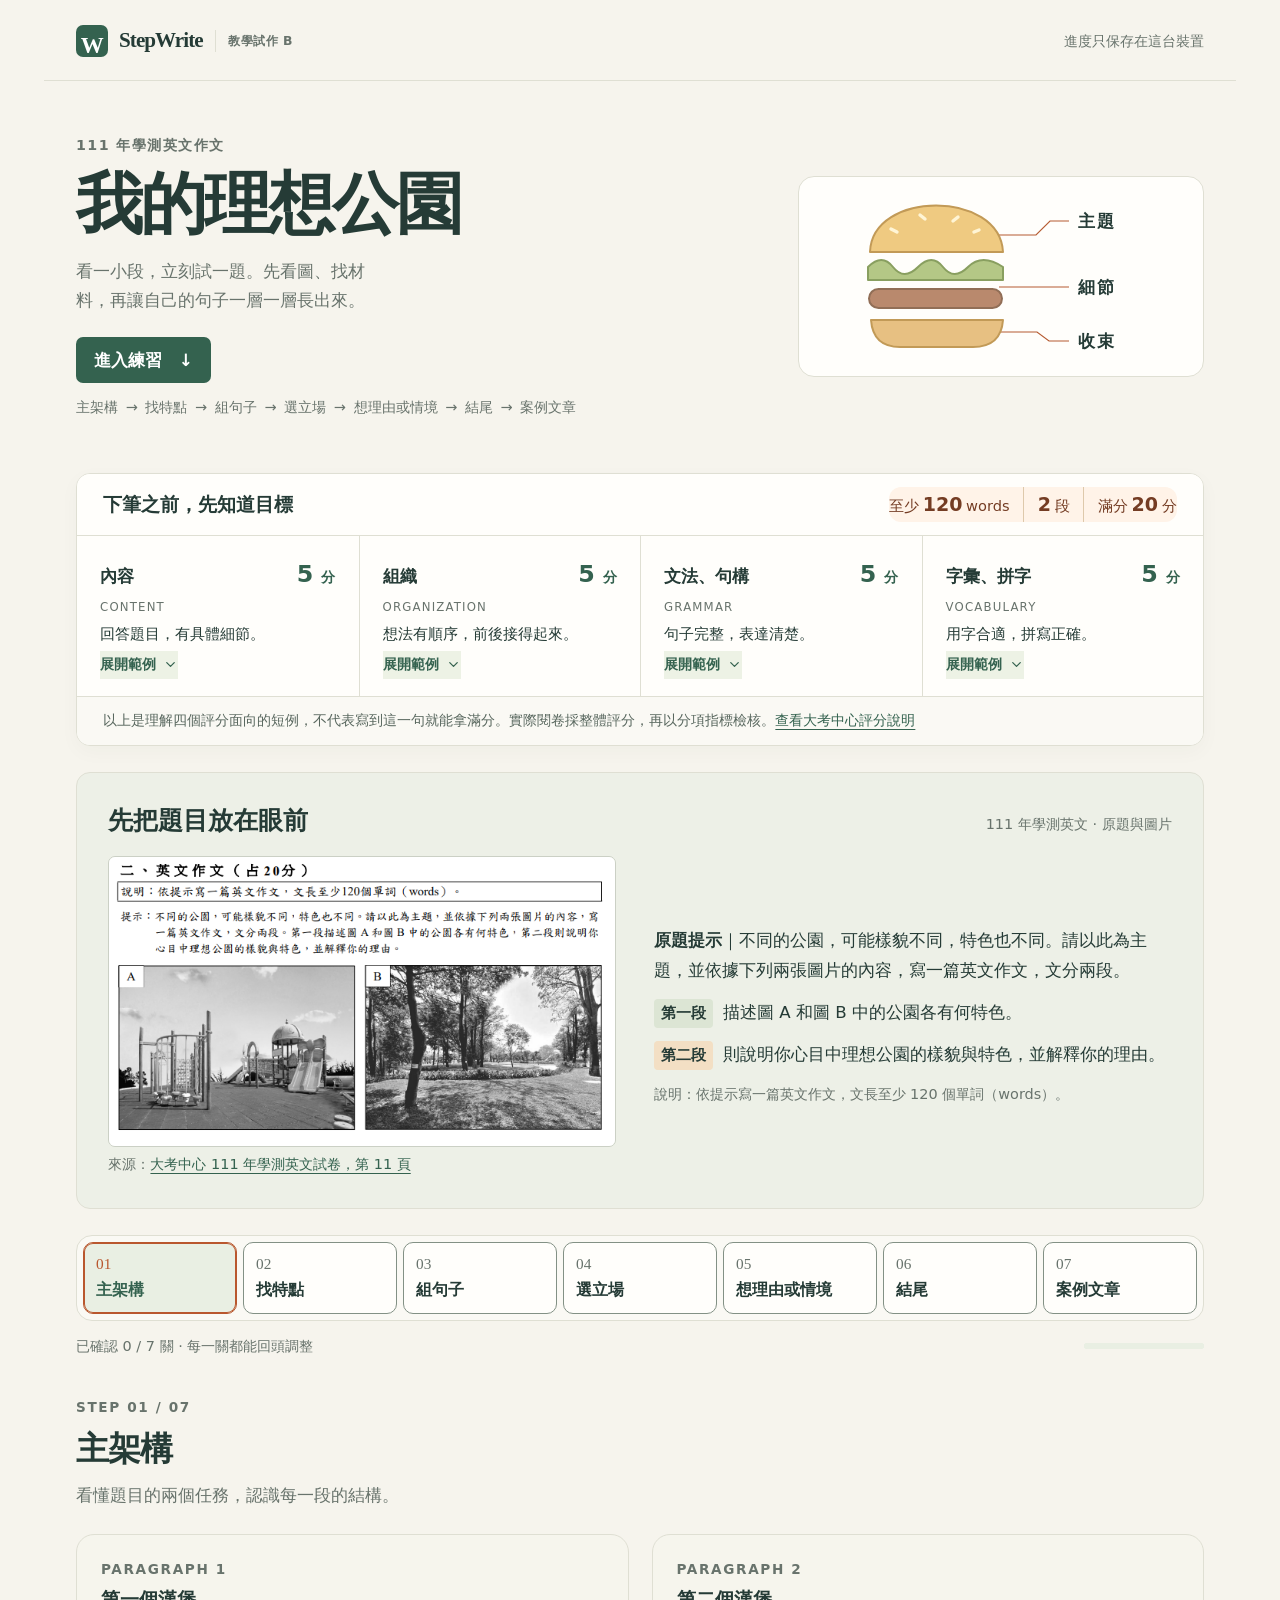
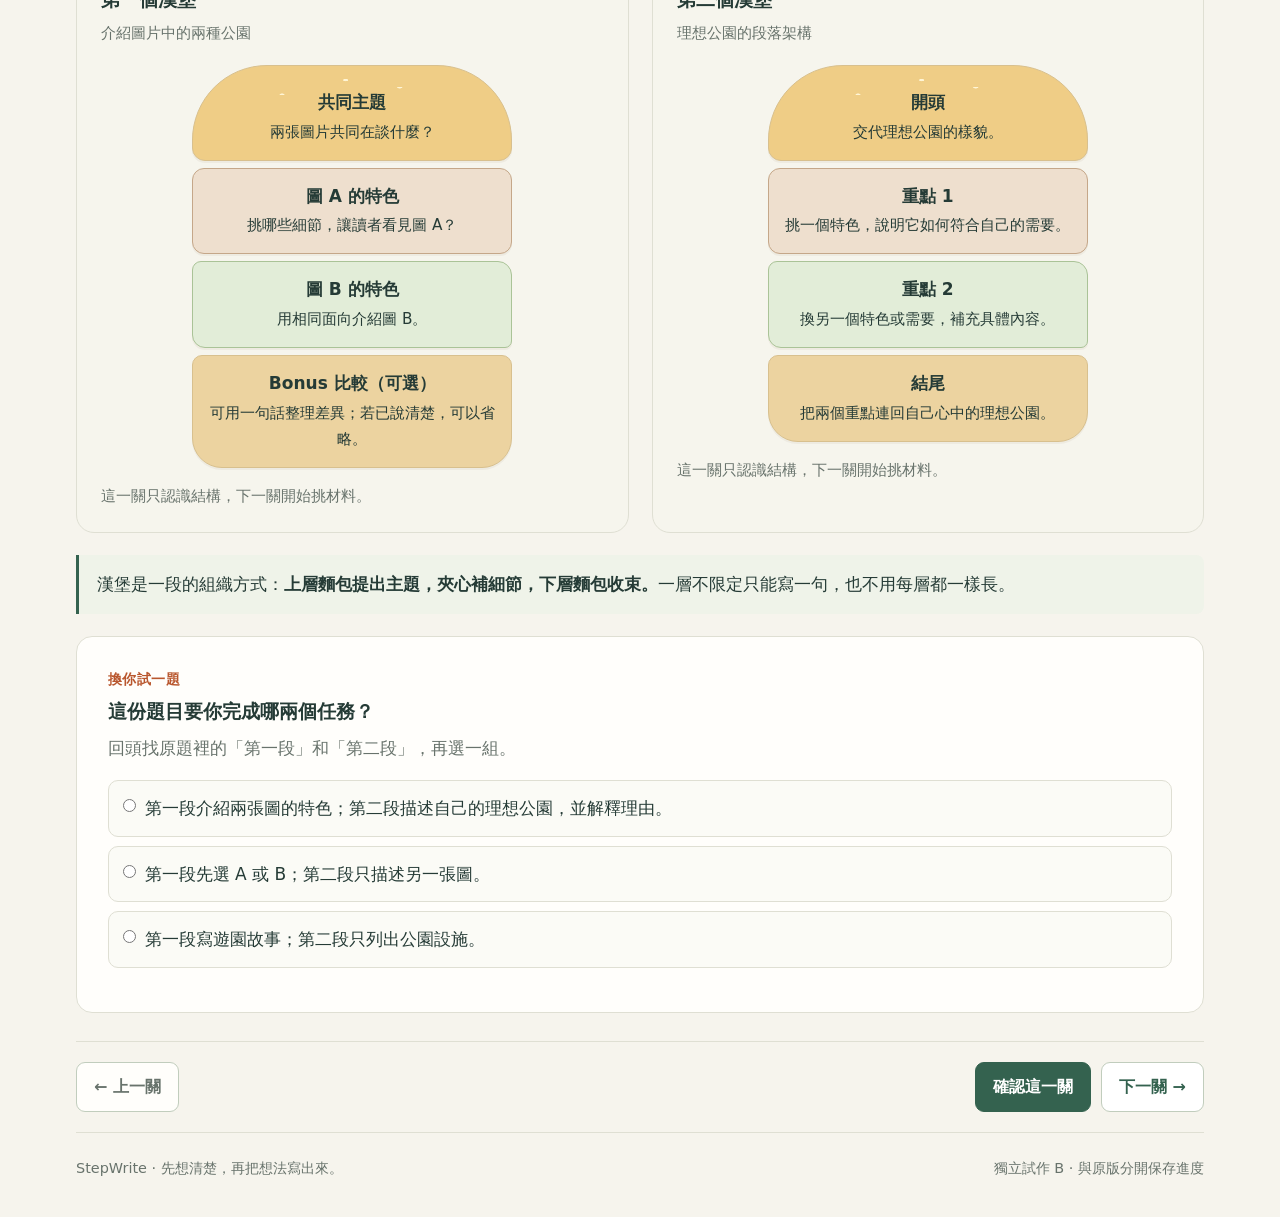
==== commit 05a5e038: "新增三篇七關作文教材與分題草稿保存" ====
--- a/burger-lab.html
+++ b/burger-lab.html
@@ -78,12 +78,13 @@
 .prompt .task{display:block;margin-top:8px}
 .prompt .task b{background:#dce5d4;padding:2px 6px;border-radius:4px;margin-right:5px;white-space:nowrap}
 .prompt .task + .task b{background:#f3dfc4}
-.lesson-nav{display:grid;grid-template-columns:repeat(7,minmax(0,1fr));padding:6px;border:1px solid var(--line);border-radius:16px;background:#fffefb;gap:4px}
-.step-tab{min-width:0;border:1px solid transparent;border-radius:10px;background:transparent;padding:10px 12px;text-align:left;line-height:1.5}
+.lesson-nav{display:grid;grid-template-columns:repeat(7,minmax(0,1fr));padding:6px;border:1px solid var(--line);border-radius:16px;background:var(--surface-light);gap:6px}
+.step-tab{min-width:0;border:1px solid #839185;border-radius:10px;background:var(--white);padding:10px 12px;text-align:left;line-height:1.5}
 .step-tab .num{display:block;font-family:Georgia,serif;font-size:.86rem;color:var(--muted);margin-bottom:3px}
 .step-tab .name{font-weight:800;font-size:.82rem}
-.step-tab:hover{background:#f6f7ef}
-.step-tab[aria-selected=true]{background:var(--surface-strong);color:var(--green);border-color:var(--orange)}
+.step-tab:hover{background:var(--surface-strong);border-color:var(--green)}
+.step-tab[aria-selected=true]{background:var(--surface-strong);color:var(--green);border-color:var(--orange);box-shadow:inset 0 0 0 1px var(--orange)}
+.step-tab:focus-visible{outline:3px solid var(--green);outline-offset:-5px}
 .step-tab[aria-selected=true] .num{color:var(--orange)}
 .step-tab.done .num:after{content:" ✓";color:var(--green)}
 .progress-line{display:flex;justify-content:space-between;align-items:center;gap:1rem;padding:12px 0;font-size:.72rem;color:var(--muted)}
@@ -910,6 +911,61 @@
 }
 const escape=s=>String(s??'').replace(/[&<>"']/g,c=>({'&':'&amp;','<':'&lt;','>':'&gt;','"':'&quot;',"'":'&#39;'}[c]));
 const names=['主架構','找特點','組句子','選立場','想理由或情境','結尾','案例文章'];
+function bindEmbeddedLesson(){
+  if(!isEmbedded)return;
+  document.documentElement.classList.add('embedded-lesson');
+  window.addEventListener('message',event=>{
+    if(event.source!==window.parent || (parentOrigin!=='*' && event.origin!==parentOrigin))return;
+    const message=event.data;
+    if(message?.type==='stepwrite:lesson-offset' && Number.isSafeInteger(message.offset) && message.offset>=0){
+      document.documentElement.style.setProperty('--lesson-scroll-offset',message.offset+'px');
+    }
+  });
+  document.querySelector('.lesson-entry')?.addEventListener('click',event=>{
+    event.preventDefault();
+    $('lessonNav').focus({preventScroll:true});
+    scrollLessonTarget($('lessonNav'),'start');
+  });
+  new ResizeObserver(()=>reportLessonHeight()).observe(document.body);
+  reportLessonHeight();
+}
+
+const topicFiles={robot:'topic-robot.js',marketing:'topic-marketing.js',disaster:'topic-disaster.js'};
+const lessonKey=window.location?.search && new URLSearchParams(window.location.search).get('lesson');
+if(Object.hasOwn(topicFiles,lessonKey)){
+  const main=document.querySelector('main');
+  main.hidden=true;
+  const files=['topic-lesson.css','topic-material-data.js',topicFiles[lessonKey],
+    'workshop-drafts.js','topic-support-data.js','topic-bonus.js','topic-fusion.js','topic-first.js','topic-second.js','topic-lesson.js'];
+  function loadFile(file){
+    return new Promise((resolve,reject)=>{
+      const isStyle=file.endsWith('.css');
+      const element=document.createElement(isStyle?'link':'script');
+      if(isStyle){
+        element.rel='stylesheet';
+        element.href=file;
+      }else{
+        element.async=false;
+        element.src=file;
+      }
+      element.onload=resolve;
+      element.onerror=reject;
+      document.head.append(element);
+    });
+  }
+  Promise.all(files.map(loadFile)).then(()=>{
+    if(!window.TopicLesson.start({names,scrollLessonTarget}))throw new Error('Unknown lesson');
+  }).catch(()=>{
+    const note=document.createElement('p');
+    note.setAttribute('role','alert');
+    note.textContent='這一題的教材暫時無法載入。請確認教材檔案放在同一個資料夾，再重新整理。';
+    main.replaceChildren(note);
+  }).finally(()=>{
+    main.hidden=false;
+    bindEmbeddedLesson();
+  });
+  return;
+}
 const subtitles=['看懂題目的兩個任務，認識每一段的結構。','先用一句話帶出兩張圖的比較重點，再從圖 A、圖 B 的 5W1H 勾選細節。','看看所選材料如何組成英文句子，再為兩張圖各選一個示範。','從「我想要什麼樣的公園」出發，把自己的選擇寫成第二段的第一句。','從五個 Why 選一個理由，再用前面兩關的 5W1H 寫出自己的解釋或例子。','用前面談過的兩個重點，說明這座公園為什麼適合你。','讀完兩段，看看作者怎麼從兩座公園的差異，寫到自己想要什麼樣的公園。'];
 const qs=[
  ['Where','場景與位置','環境／設施與所在位置分開標示；可以保留原句用字，也可以使用位置的替換片語。'],
@@ -2556,6 +2612,7 @@
       </details>
     </article>
     ${advancedCase()}
+    <p><a href="index.html#workshop" target="_top">換一題，自己寫 →</a></p>
   </div>`;
 }
 const views=[stage0,stage1,stage2,stage3,stage4,stage5,stage6];
@@ -2995,23 +3052,7 @@
 $('studyTrail').innerHTML=names.map(name=>`<span>${name}</span>`).join(' → ');
 restoreSupportDrafts();
 render();if(!storageOK)$('saveStatus').textContent='無法讀取保存進度；目前可繼續練習。';
-if(isEmbedded){
-  document.documentElement.classList.add('embedded-lesson');
-  window.addEventListener('message',event=>{
-    if(event.source!==window.parent || (parentOrigin!=='*' && event.origin!==parentOrigin))return;
-    const message=event.data;
-    if(message?.type==='stepwrite:lesson-offset' && Number.isSafeInteger(message.offset) && message.offset>=0){
-      document.documentElement.style.setProperty('--lesson-scroll-offset',message.offset+'px');
-    }
-  });
-  document.querySelector('.lesson-entry').addEventListener('click',event=>{
-    event.preventDefault();
-    $('lessonNav').focus({preventScroll:true});
-    scrollLessonTarget($('lessonNav'),'start');
-  });
-  new ResizeObserver(()=>reportLessonHeight()).observe(document.body);
-  reportLessonHeight();
-}
+bindEmbeddedLesson();
 })();
 </script>
 </body>
